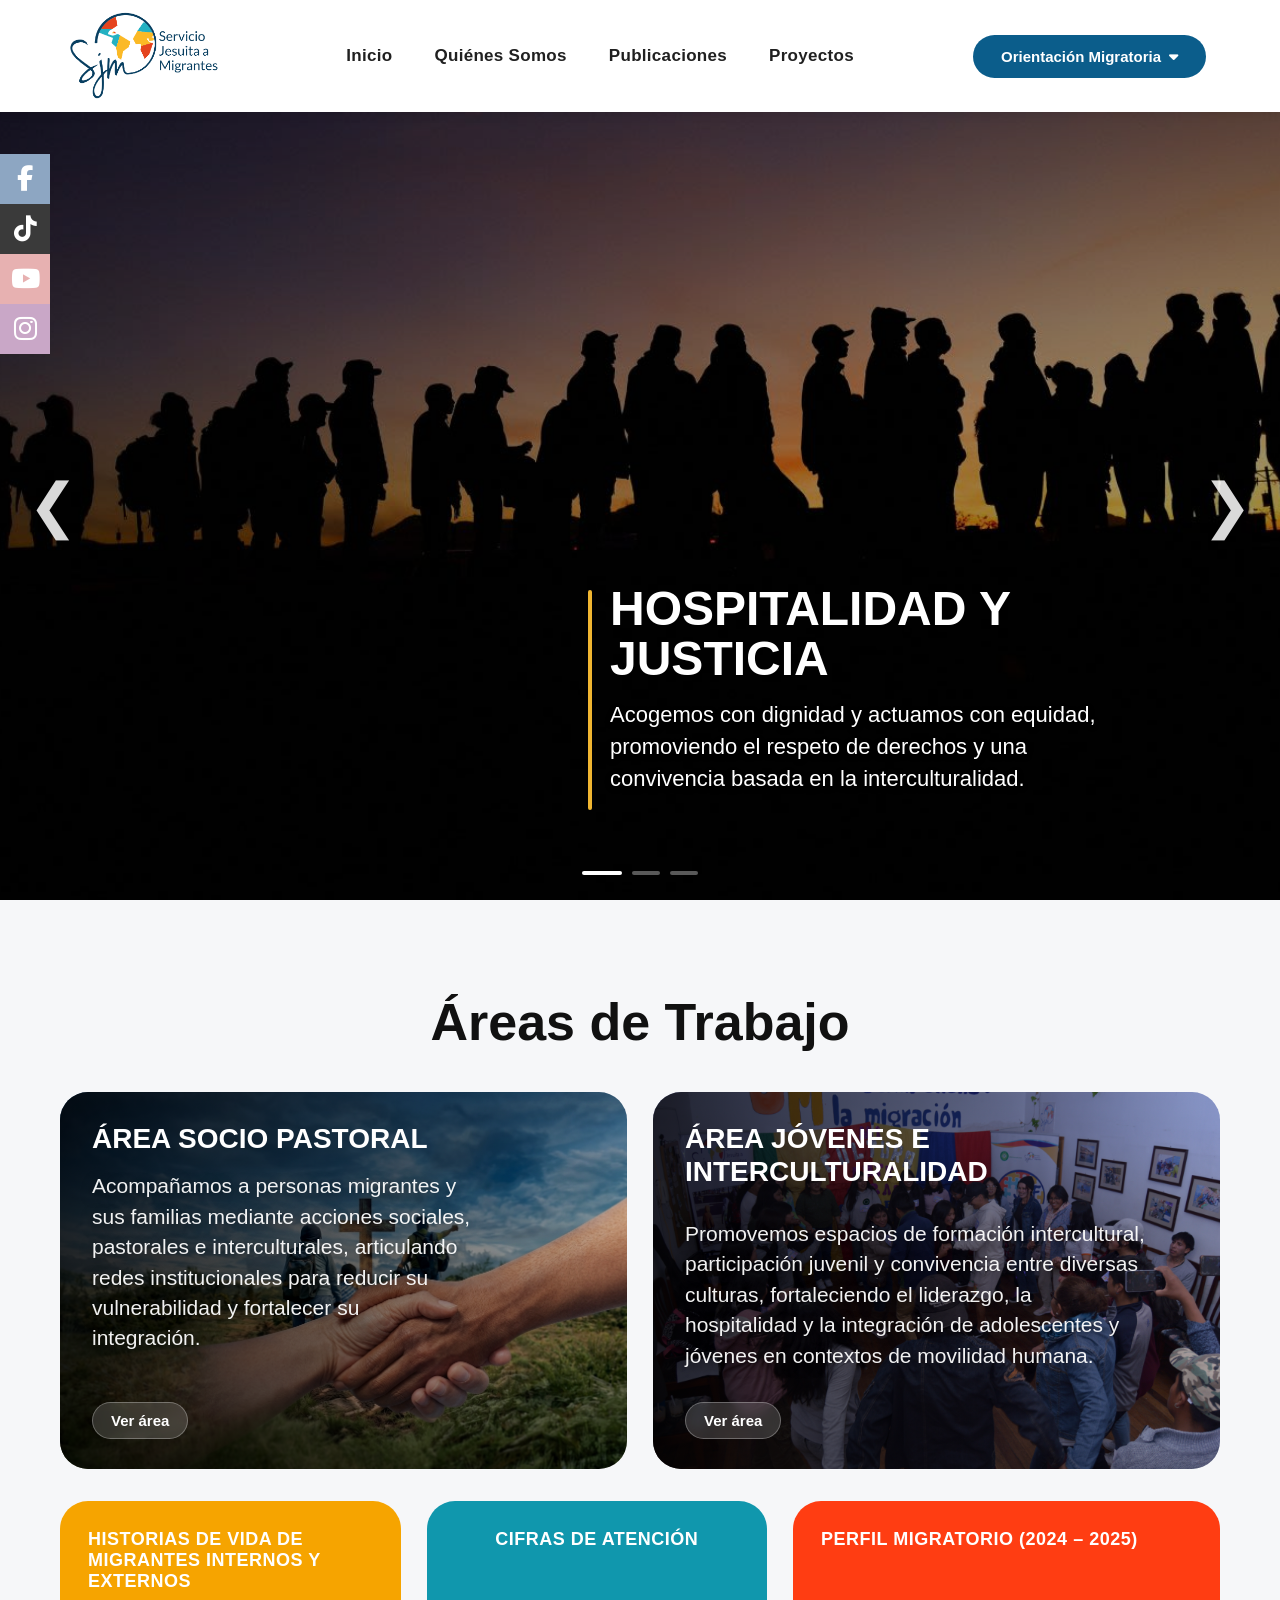
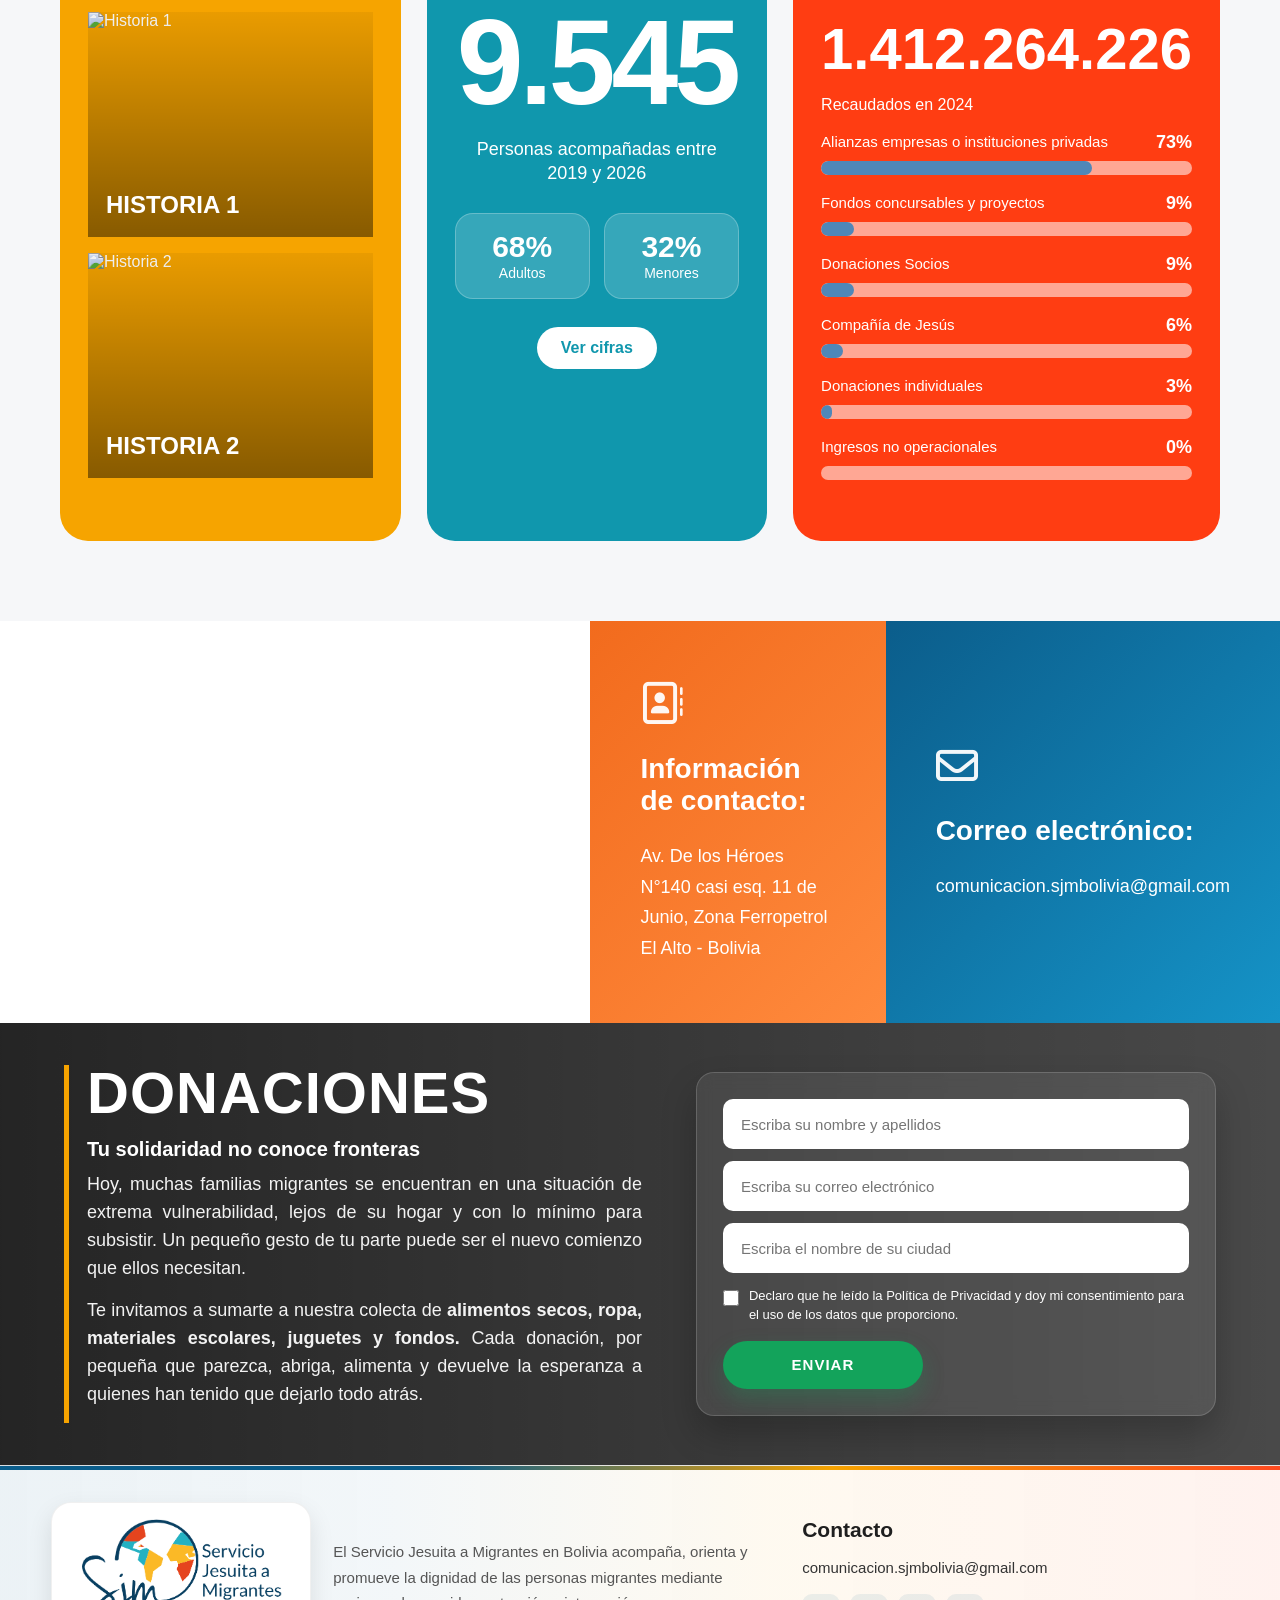
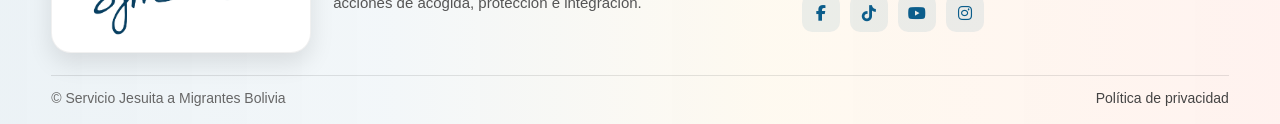
==== index.html @ 859cf0d7 "Add files via upload" ====
<!DOCTYPE html>
<html lang="es">
<head>
    <meta charset="UTF-8">
    <meta name="viewport" content="width=device-width, initial-scale=1.0">
    <title>SJM Bolivia</title>
    <link rel="stylesheet" href="styles.css">
    <link rel="stylesheet" href="https://cdnjs.cloudflare.com/ajax/libs/font-awesome/6.5.2/css/all.min.css">
</head>
<body>

    <!-- NAVBAR -->
    <header class="navbar">
        <div class="logo">
            <a href="index.html">
                <img src="sjm.png" alt="SJM Bolivia">
            </a>
        </div>

        <nav class="nav-menu">
            <a href="index.html" class="nav-main-link">Inicio</a>

            <!-- QUIÉNES SOMOS -->
            <div class="nav-dropdown has-dropdown">
                <a href="quienes-somos.html" class="nav-main-link">Quiénes Somos</a>
                <div class="nav-dropdown-menu">
                    <a href="quienes-somos.html#donde">Dónde estamos</a>
                    <a href="quienes-somos.html#mision">Misión</a>
                    <a href="quienes-somos.html#vision">Visión</a>
                    <a href="quienes-somos.html#objetivos">Objetivos Estratégicos</a>
                    <a href="quienes-somos.html#valores">Valores</a>
                    <a href="quienes-somos.html#principios">Principios</a>
                </div>
            </div>

            <!-- PUBLICACIONES -->
            <div class="nav-dropdown has-dropdown">
                <a href="publicaciones.html" class="nav-main-link">Publicaciones</a>
                <div class="nav-dropdown-menu">
                    <a href="publicaciones.html#sin-fronteras">Sin Fronteras</a>
                    <a href="publicaciones.html#el-canto-del-tordo">El Canto del Tordo</a>
                    <a href="publicaciones.html#notas-informativas">Notas informativas</a>
                    <a href="publicaciones.html#encuentros-jrf">Encuentros JRF</a>
                    <a href="publicaciones.html#historias-de-vida">Historias de vida</a>
                    <a href="publicaciones.html#guia">Guía: Construyendo espacios interculturales</a>
                </div>
            </div>

            <!-- PROYECTOS -->
            <div class="nav-dropdown has-dropdown">
                <a href="proyectos.html" class="nav-main-link">Proyectos</a>
                <div class="nav-dropdown-menu">
                    <a href="proyectos.html#proyecto-migrantes">Proyecto Migrantes</a>
                    <a href="proyectos.html#proyecto-emprendimientos">Proyecto Emprendimientos</a>
                    <a href="proyectos.html#proyecto-jovenes">Proyecto Jóvenes e Interculturalidad</a>
                </div>
            </div>
        </nav>

        <div class="nav-pills">
            <div class="pill-dropdown has-dropdown">
                <button class="pill-btn pill-blue dropdown-toggle" type="button">
                    Orientación Migratoria <i class="fa-solid fa-caret-down"></i>
                </button>

                <div class="pill-dropdown-menu">
                    <a href="preguntas-frecuentes.html">Preguntas frecuentes</a>
                    <a href="guias.html">Guías</a>
                </div>
            </div>

            <!--<a href="transparencia.html" class="pill-btn pill-orange">
                Transparencia
            </a>-->
        </div>

        <div class="nav-actions">
            <!--<button class="login-btn">Login</button> -->

            <button class="menu-toggle" aria-label="Abrir menú">
                <span></span>
                <span></span>
                <span></span>
            </button>
        </div>
    </header>

    <!-- MENÚ MÓVIL -->
    <div class="mobile-menu-overlay"></div>

    <aside class="mobile-menu">
        <button class="mobile-menu-close" aria-label="Cerrar menú">&times;</button>

        <nav class="mobile-nav-links">
            <a href="index.html">Inicio</a>

            <div class="mobile-nav-group">
                <a href="quienes-somos.html">Quiénes Somos</a>
                <div class="mobile-submenu">
                    <a href="quienes-somos.html#donde">Dónde estamos</a>
                    <a href="quienes-somos.html#mision">Misión</a>
                    <a href="quienes-somos.html#vision">Visión</a>
                    <a href="quienes-somos.html#objetivos">Objetivos Estratégicos</a>
                    <a href="quienes-somos.html#valores">Valores</a>
                    <a href="quienes-somos.html#principios">Principios</a>
                </div>
            </div>

            <div class="mobile-nav-group">
                <a href="publicaciones.html">Publicaciones</a>
                <div class="mobile-submenu">
                    <a href="publicaciones.html#sin-fronteras">Sin Fronteras</a>
                    <a href="publicaciones.html#el-canto-del-tordo">El Canto del Tordo</a>
                    <a href="publicaciones.html#notas-informativas">Notas informativas</a>
                    <a href="publicaciones.html#encuentros-jrf">Encuentros JRF</a>
                    <a href="publicaciones.html#historias-de-vida">Historias de vida</a>
                    <a href="publicaciones.html#guia">Guía: Construyendo espacios interculturales</a>
                </div>
            </div>

            <div class="mobile-nav-group">
                <a href="proyectos.html">Proyectos</a>
                <div class="mobile-submenu">
                    <a href="proyectos.html#proyecto-migrantes">Proyecto Migrantes</a>
                    <a href="proyectos.html#proyecto-emprendimientos">Proyecto Emprendimientos</a>
                    <a href="proyectos.html#proyecto-jovenes">Proyecto Jóvenes e Interculturalidad</a>
                </div>
            </div>

            <a href="preguntas-frecuentes.html">Preguntas frecuentes</a>
            <a href="guias.html">Guías</a>
            <a href="transparencia.html">Transparencia</a>
        </nav>
    </aside>

    <!-- REDES SOCIALES -->
    <div class="social-bar">
        <a href="https://www.facebook.com/sjmbolivia/?locale=es_LA" class="social-btn facebook">
            <i class="fa-brands fa-facebook-f"></i>
        </a>
        <a href="#" class="social-btn tiktok">
            <i class="fa-brands fa-tiktok"></i>
        </a>
        <a href="#" class="social-btn youtube">
            <i class="fa-brands fa-youtube"></i>
        </a>
        <a href="https://www.instagram.com/sjm_bolivia?fbclid=IwY2xjawQbAcNleHRuA2FlbQIxMABicmlkETIzV3NBRFhaU3JRR2lTV0FEc3J0YwZhcHBfaWQQMjIyMDM5MTc4ODIwMDg5MgABHknOJWhN5SjtECE_AGMZW6dhKENJQ4DsulagceEqR9VEMB4Tl49TRIYFd6pf_aem_hZ1qLGgGM3sFH1pRHCz_xg" class="social-btn instagram">
            <i class="fa-brands fa-instagram"></i>
        </a>
    </div>

    <!-- CAROUSEL -->
    <section class="carousel">
        <button class="carousel-arrow left" aria-label="Anterior">&#10094;</button>
        <button class="carousel-arrow right" aria-label="Siguiente">&#10095;</button>

        <div class="slides">

            <div class="slide active">
                <img src="slide 1.jpeg" alt="Slide 1">
                <div class="overlay"></div>

                <div class="slide-content">
                    <div class="title-line"></div>
                    <div class="slide-text">
                        <h1>Hospitalidad y Justicia</h1>
                        <p>Acogemos con dignidad y actuamos con equidad, promoviendo el respeto de derechos y una convivencia basada en la interculturalidad.</p>
                    </div>
                </div>
            </div>

            <div class="slide">
                <img src="carrousel.jpeg" alt="Slide 2">
                <div class="overlay"></div>

                <div class="slide-content">
                    <div class="title-line"></div>
                    <div class="slide-text">
                        <h1>Construyendo interculturalidad</h1>
                        <p>Promovemos procesos de integración basados en el reconocimiento, respeto y diálogo entre culturas, fortaleciendo la cohesión social y generando oportunidades desde un enfoque intercultural inclusivo y transformador.</p>
                    </div>
                </div>
            </div>

            <div class="slide">
                <img src="carrousel 2.jpeg" alt="Slide 3">
                <div class="overlay"></div>

                <div class="slide-content">
                    <div class="title-line"></div>
                    <div class="slide-text">
                        <h1>Acompañar, proteger y servir</h1>
                        <p>Acompañamos y protegemos a las personas migrantes mediante acciones orientadas a garantizar su dignidad y el ejercicio de sus derechos.</p>
                    </div>
                </div>
            </div>

        </div>

        <div class="carousel-dots"></div>
    </section>

    <!-- SECCIÓN INFORMACIÓN -->
    <section class="info-section">

        <div class="areas-header">
        <h2>Áreas de Trabajo</h2>
    </div>

        <div class="info-top-grid">

    <a
        href="#"
        class="info-top-card area-trigger"
        data-area="sociopastoral">

        <img src="sociopastoral.png" alt="Área Socio Pastoral">

        <div class="info-top-overlay"></div>

        <div class="info-top-content">

    <div>
        <h3>ÁREA SOCIO PASTORAL</h3>

        <p class="info-top-description">
    Acompañamos a personas migrantes y sus familias mediante acciones sociales, pastorales e interculturales, articulando redes institucionales para reducir su vulnerabilidad y fortalecer su integración.
</p>
    </div>

    <span>Ver área</span>

</div>

    </a>

    <a
    href="#"
    class="info-top-card area-trigger"
    data-area="jovenes">

    <img src="jovenes.jpeg" alt="Área Jóvenes e Interculturalidad">

    <div class="info-top-overlay"></div>

    <div class="info-top-content">

        <h3>ÁREA JÓVENES E INTERCULTURALIDAD</h3>

        <p class="info-top-description">
            Promovemos espacios de formación intercultural, participación juvenil y convivencia entre diversas culturas, fortaleciendo el liderazgo, la hospitalidad y la integración de adolescentes y jóvenes en contextos de movilidad humana.
        </p>

        <span>Ver área</span>

    </div>

</a>

</div>

        <div class="info-grid">

            <div class="info-card card-yellow">
                <h3>HISTORIAS DE VIDA DE MIGRANTES INTERNOS Y EXTERNOS</h3>

                <div class="info-img">
                    <img src="dona.jpg" alt="Historia 1">
                    <span>HISTORIA 1</span>
                </div>

                <div class="info-img">
                    <img src="hazte-socio.jpg" alt="Historia 2">
                    <span>HISTORIA 2</span>
                </div>
            </div>

            <a href="#" class="info-card card-blue stats-trigger" data-stats="cifras">
    <h3>CIFRAS DE ATENCIÓN</h3>

    <div class="stats-cover">
        <span class="stats-number">9.545</span>
        <p>Personas acompañadas entre 2019 y 2026</p>

        <div class="stats-mini-grid">
            <div>
                <strong>68%</strong>
                <span>Adultos</span>
            </div>

            <div>
                <strong>32%</strong>
                <span>Menores</span>
            </div>
        </div>

        <span class="stats-cover-btn">Ver cifras</span>
    </div>
</a>

            <div class="info-card card-red">
                <h3>PERFIL MIGRATORIO (2024 – 2025)</h3>

                <h2>1.412.264.226</h2>
                <p>Recaudados en 2024</p>

                <div class="barra">
                    <div class="barra-top">
                        <span>Alianzas empresas o instituciones privadas</span>
                        <strong>73%</strong>
                    </div>
                    <div class="progress"><div style="width:73%"></div></div>
                </div>

                <div class="barra">
                    <div class="barra-top">
                        <span>Fondos concursables y proyectos</span>
                        <strong>9%</strong>
                    </div>
                    <div class="progress"><div style="width:9%"></div></div>
                </div>

                <div class="barra">
                    <div class="barra-top">
                        <span>Donaciones Socios</span>
                        <strong>9%</strong>
                    </div>
                    <div class="progress"><div style="width:9%"></div></div>
                </div>

                <div class="barra">
                    <div class="barra-top">
                        <span>Compañía de Jesús</span>
                        <strong>6%</strong>
                    </div>
                    <div class="progress"><div style="width:6%"></div></div>
                </div>

                <div class="barra">
                    <div class="barra-top">
                        <span>Donaciones individuales</span>
                        <strong>3%</strong>
                    </div>
                    <div class="progress"><div style="width:3%"></div></div>
                </div>

                <div class="barra">
                    <div class="barra-top">
                        <span>Ingresos no operacionales</span>
                        <strong>0%</strong>
                    </div>
                    <div class="progress"><div style="width:0%"></div></div>
                </div>
            </div>

        </div>
    </section>

    <!-- UBICACIÓN / CONTACTO -->
    <section class="contact-showcase" id="donaciones">

        <div class="contact-top">

            <div class="contact-map">
                <iframe
                    src="https://maps.google.com/maps?q=SJM%20Servicio%20Jesuita%20a%20Migrantes%20Bolivia&t=&z=16&ie=UTF8&iwloc=&output=embed"
                    frameborder="0"
                    allowfullscreen>
                </iframe>
            </div>

            <div class="contact-card contact-orange">
                <div class="contact-icon">
                    <i class="fa-regular fa-address-book"></i>
                </div>
                <h3>Información de contacto:</h3>
                <p>
                    Av. De los Héroes N°140 casi esq. 11 de Junio, Zona Ferropetrol<br>
                    El Alto - Bolivia
                </p>
            </div>

            <div class="contact-card contact-green">
                <div class="contact-icon">
                    <i class="fa-regular fa-envelope"></i>
                </div>
                <h3>Correo electrónico:</h3>
                <p>comunicacion.sjmbolivia@gmail.com</p>
            </div>

        </div>

        <div class="contact-bottom">
            <div class="contact-bottom-overlay"></div>

            <div class="contact-bottom-content">

                <div class="contact-info-text">
            <h2>DONACIONES</h2>
            <h3>Tu solidaridad no conoce fronteras</h3>

            <p>
                Hoy, muchas familias migrantes se encuentran en una situación de extrema
                vulnerabilidad, lejos de su hogar y con lo mínimo para subsistir.
                Un pequeño gesto de tu parte puede ser el nuevo comienzo que ellos necesitan.
            </p>

            <p>
                Te invitamos a sumarte a nuestra colecta de <strong>alimentos secos, ropa,
                materiales escolares, juguetes y fondos.</strong> Cada donación, por pequeña
                que parezca, abriga, alimenta y devuelve la esperanza a quienes han tenido
                que dejarlo todo atrás.
            </p>
                </div>

                <form class="contact-form">
                    <input type="text" placeholder="Escriba su nombre y apellidos">
                    <input type="email" placeholder="Escriba su correo electrónico">
                    <input type="text" placeholder="Escriba el nombre de su ciudad">

                    <label class="contact-check">
                        <input type="checkbox">
                        <span>
                            Declaro que he leído la Política de Privacidad y doy mi consentimiento
                            para el uso de los datos que proporciono.
                        </span>
                    </label>

                    <button type="submit">ENVIAR</button>
                </form>

            </div>
        </div>
    </section>

    <!-- FOOTER -->
    <footer class="site-footer compact-footer">
        <div class="footer-stripe">
            <span class="stripe-blue"></span>
            <span class="stripe-orange"></span>
            <span class="stripe-red"></span>
        </div>

        <div class="footer-main footer-main-compact">
            <div class="footer-brand compact-brand">
                <div class="footer-logo-box">
                    <img src="sjm.png" alt="SJM Bolivia">
                </div>
                <div class="footer-brand-text">
                    <p>
                        El Servicio Jesuita a Migrantes en Bolivia acompaña, orienta y promueve
                        la dignidad de las personas migrantes mediante acciones de acogida,
                        protección e integración.
                    </p>
                </div>
            </div>

            <div class="footer-contact compact-contact">
                <h3>Contacto</h3>
                <!--<a href="mailto:lapaz@sjmbolivia.org">lapaz@sjmbolivia.org</a>-->
                <a href="mailto:elalto@sjmbolivia.org">comunicacion.sjmbolivia@gmail.com</a>
                <!--<a href="transparencia.html">Transparencia</a>-->

                <div class="footer-social">
                    <a href="https://www.facebook.com/sjmbolivia/?locale=es_LA" aria-label="Facebook"><i class="fa-brands fa-facebook-f"></i></a>
                    <a href="#" aria-label="TikTok"><i class="fa-brands fa-tiktok"></i></a>
                    <a href="#" aria-label="YouTube"><i class="fa-brands fa-youtube"></i></a>
                    <a href="https://www.instagram.com/sjm_bolivia?fbclid=IwY2xjawQbAcNleHRuA2FlbQIxMABicmlkETIzV3NBRFhaU3JRR2lTV0FEc3J0YwZhcHBfaWQQMjIyMDM5MTc4ODIwMDg5MgABHknOJWhN5SjtECE_AGMZW6dhKENJQ4DsulagceEqR9VEMB4Tl49TRIYFd6pf_aem_hZ1qLGgGM3sFH1pRHCz_xg" aria-label="Instagram"><i class="fa-brands fa-instagram"></i></a>
                </div>
            </div>
        </div>

        <div class="footer-bottom compact-bottom">
            <p>© Servicio Jesuita a Migrantes Bolivia</p>
            <div class="footer-bottom-links">
                <a href="#">Política de privacidad</a>
                <!--<a href="transparencia.html">Transparencia</a>-->
            </div>
        </div>
    </footer>

    <!-- MODAL AREAS -->

<div class="project-modal" id="areaModal" aria-hidden="true">

    <div class="project-modal-backdrop"></div>

    <div class="project-modal-box">

        <button
            class="project-modal-close"
            id="areaModalClose"
            type="button">
            &times;
        </button>

        <p class="project-modal-support" id="areaModalSupport"></p>

        <h2 id="areaModalTitle"></h2>

        <div class="project-modal-body" id="areaModalBody"></div>

    </div>

</div>
    <script src="script.js"></script>
</body>
</html>
---- styles.css ----
*{
    margin:0;
    padding:0;
    box-sizing:border-box;
    font-family:Arial, Helvetica, sans-serif;
}

:root{
    --nav-height:112px;
    --dropdown-bg:#ffffff;
    --dropdown-border:rgba(0,0,0,0.06);
    --dropdown-hover:#f7f7f7;
    --dropdown-text:#222222;
    --dropdown-accent:#e67e22;
}

html, body{
    width:100%;
    overflow-x:hidden;
    background:#fff;
}

body{
    margin:0;
    padding:0;
    padding-top:var(--nav-height);
}

section{
    margin-bottom:0;
}

/* NAVBAR */

.navbar{
    display:flex;
    justify-content:space-between;
    align-items:center;
    height:var(--nav-height);
    padding:0 60px;
    background:#ffffff;
    box-shadow:0 2px 10px rgba(0,0,0,0.08);
    position:fixed;
    top:0;
    left:0;
    width:100%;
    z-index:1000;
    gap:14px;
}

.logo{
    display:flex;
    align-items:center;
    flex-shrink:0;
}

.logo img{
    height:90px;
    width:auto;
    display:block;
}

/* MENU NAVBAR */

.nav-menu{
    display:flex;
    align-items:center;
    justify-content:center;
    gap:42px;
    flex:1;
    position:relative;
    margin-left:0px;
}

.nav-main-link{
    text-decoration:none;
    color:#202020;
    font-size:17px;
    font-weight:600;
    letter-spacing:0.3px;
    transition:color 0.25s ease;
    white-space:nowrap;
    display:inline-flex;
    align-items:center;
    height:var(--nav-height);
    position:relative;
}

.nav-main-link:hover{
    color:#e67e22;
}

.nav-main-link.active{
    color:#e67e22;
}

.nav-dropdown{
    position:relative;
    display:flex;
    align-items:center;
    height:var(--nav-height);
}

.nav-dropdown::after{
    content:"";
    position:absolute;
    left:0;
    right:0;
    top:100%;
    height:18px;
}

.nav-dropdown-menu{
    position:absolute;
    top:calc(100% - 14px);
    left:50%;
    transform:translateX(-50%) translateY(14px);
    min-width:220px;
    background:#ffffff;
    border-radius:14px;
    padding:6px;
    box-shadow:0 14px 30px rgba(0,0,0,0.12);
    opacity:0;
    visibility:hidden;
    pointer-events:none;
    transition:
        opacity 0.24s ease,
        transform 0.24s ease,
        visibility 0.24s ease;
    z-index:1300;
    overflow:hidden;
    border:1px solid rgba(0,0,0,0.05);
}

.nav-dropdown:hover .nav-dropdown-menu,
.nav-dropdown:focus-within .nav-dropdown-menu{
    opacity:1;
    visibility:visible;
    pointer-events:auto;
    transform:translateX(-50%) translateY(0);
}

.nav-dropdown-menu a{
    display:block;
    text-decoration:none;
    color:#222;
    font-size:14px;
    font-weight:500;
    line-height:1.35;
    padding:10px 16px;
    white-space:normal;
    border-radius:10px;
    margin:2px 0;
    transition:
        background 0.2s ease,
        color 0.2s ease,
        padding-left 0.2s ease;
    background:#ffffff;
}

.nav-dropdown-menu a:hover{
    color:#ffffff;
    background:#f4511e;
    padding-left:20px;
}

/* ACCIONES DERECHA */

.nav-actions{
    display:flex;
    align-items:center;
    gap:8px;
}

/* BOTON LOGIN */

.login-btn{
    background:#e84545;
    color:white;
    border:none;
    padding:12px 28px;
    border-radius:30px;
    cursor:pointer;
    font-weight:700;
    font-size:15px;
    transition:0.3s;
    white-space:nowrap;
    flex-shrink:0;
}

.login-btn:hover{
    background:#c93030;
}

/* BOTON HAMBURGUESA */

.menu-toggle{
    display:none;
    width:44px;
    height:44px;
    border:none;
    background:transparent;
    cursor:pointer;
    padding:0;
    position:relative;
    flex-direction:column;
    justify-content:center;
    align-items:center;
    gap:5px;
    flex-shrink:0;
}

.menu-toggle span{
    display:block;
    width:24px;
    height:2px;
    background:#333;
    margin:0;
    transition:0.3s ease;
    border-radius:2px;
}

/* MENU MOVIL */

.mobile-menu-overlay{
    position:fixed;
    inset:0;
    background:rgba(0,0,0,0.35);
    opacity:0;
    visibility:hidden;
    transition:0.3s ease;
    z-index:1098;
}

.mobile-menu{
    position:fixed;
    top:0;
    right:-320px;
    width:300px;
    max-width:85%;
    height:100vh;
    background:#4a4a4a;
    color:#fff;
    z-index:1099;
    transition:right 0.35s ease;
    padding:26px 24px 40px;
    overflow-y:auto;
}

.mobile-menu.active{
    right:0;
}

.mobile-menu-overlay.active{
    opacity:1;
    visibility:visible;
}

.mobile-menu-close{
    background:none;
    border:none;
    color:#fff;
    font-size:38px;
    line-height:1;
    cursor:pointer;
    display:block;
    margin-left:auto;
    margin-bottom:25px;
}

.mobile-nav-links{
    display:flex;
    flex-direction:column;
    gap:18px;
}

.mobile-nav-links > a,
.mobile-nav-group > a{
    text-decoration:none;
    color:#fff;
    font-size:20px;
    font-weight:600;
    line-height:1.3;
    transition:0.25s ease;
    display:block;
}

.mobile-nav-links > a:hover,
.mobile-nav-group > a:hover{
    color:#f1b631;
}

.mobile-nav-group{
    display:flex;
    flex-direction:column;
    gap:8px;
}

.mobile-submenu{
    display:flex;
    flex-direction:column;
    gap:8px;
    padding-left:14px;
    border-left:2px solid rgba(241,182,49,0.5);
}

.mobile-submenu a{
    text-decoration:none;
    color:rgba(255,255,255,0.82);
    font-size:15px;
    line-height:1.35;
    transition:0.25s ease;
}

.mobile-submenu a:hover{
    color:#f1b631;
}

/* CAROUSEL */

.carousel{
    margin-top:0;
    height:calc(100dvh - var(--nav-height));
    min-height:520px;
    overflow:hidden;
    position:relative;
    width:100%;
}

.slides{
    display:flex;
    transition:transform 0.8s ease;
    height:100%;
    width:100%;
}

.slide{
    width:100%;
    min-width:100%;
    flex:0 0 100%;
    height:100%;
    position:relative;
    overflow:hidden;
}

.slide img{
    width:100%;
    height:100%;
    object-fit:cover;
    object-position:center;
    display:block;
}

.overlay{
    position:absolute;
    inset:0;
    background:rgba(0,0,0,0.38);
    z-index:1;
}

/* TEXTO DEL CARRUSEL */

.slide-content{
    position:absolute;
    right:90px;
    bottom:90px;
    display:flex;
    align-items:flex-start;
    gap:18px;
    max-width:650px;
    z-index:2;
}

.title-line{
    width:4px;
    min-height:220px;
    background:#f1b631;
    border-radius:3px;
    margin-top:6px;
    flex-shrink:0;
    opacity:0;
    transform:translateX(-60px);
}

.slide-text{
    display:flex;
    flex-direction:column;
    gap:14px;
    text-align:left;
}

.slide-text h1,
.slide-text p{
    opacity:0;
    transform:translateX(-90px);
}

.slide.active .title-line{
    animation:slideInText 0.65s ease forwards;
    animation-delay:0.10s;
}

.slide.active .slide-text h1{
    animation:slideInText 0.75s ease forwards;
    animation-delay:0.20s;
}

.slide.active .slide-text p{
    animation:slideInText 0.80s ease forwards;
    animation-delay:0.35s;
}

@keyframes slideInText{
    0%{
        opacity:0;
        transform:translateX(-90px);
    }
    100%{
        opacity:1;
        transform:translateX(0);
    }
}

.slide-text h1{
    color:#fff;
    font-size:48px;
    line-height:1.05;
    font-weight:700;
    text-transform:uppercase;
    margin:0;
    max-width:580px;
}

.slide-text p{
    color:#ffffff;
    font-size:22px;
    line-height:1.45;
    font-weight:500;
    text-shadow:0 2px 6px rgba(0,0,0,0.25);
    margin:0;
    max-width:520px;
}

/* REDES SOCIALES */

.social-bar{
    position:fixed;
    top:154px;
    left:0;
    display:flex;
    flex-direction:column;
    z-index:999;
}

.social-btn{
    width:50px;
    height:50px;
    display:flex;
    align-items:center;
    justify-content:center;
    text-decoration:none;
    transition:all 0.3s ease;
}

.social-btn i{
    color:#ffffff;
    font-size:26px;
}

.social-btn.facebook{ background:#8da6c2; }
.social-btn.tiktok{ background:#3a3a3a; }
.social-btn.youtube{ background:#e7b1b1; }
.social-btn.instagram{ background:#c9a7c7; }

.social-btn.facebook:hover{ background:#1877f2; }
.social-btn.tiktok:hover{ background:#000000; }
.social-btn.youtube:hover{ background:#ff0000; }
.social-btn.instagram:hover{ background:linear-gradient(45deg,#f9ce34,#ee2a7b,#6228d7); }

.social-btn:hover{
    transform:translateX(3px);
}

/* UBICACION */

.location-section{
    width:100%;
    padding:80px 10%;
    background:#f7f7f7;
}

.location-title{
    text-align:center;
    font-size:40px;
    font-weight:700;
    margin-bottom:50px;
    color:#1c5c74;
}

.location-container{
    display:flex;
    gap:50px;
    align-items:flex-start;
}

.map-box{
    flex:1;
    height:420px;
    border-radius:12px;
    overflow:hidden;
    box-shadow:0 10px 25px rgba(0,0,0,0.1);
}

.map-box iframe{
    width:100%;
    height:100%;
    border:0;
    display:block;
}

.location-text{
    flex:1;
}

.location-text h3{
    font-size:26px;
    margin-bottom:20px;
    color:#333;
}

.location-text p{
    font-size:18px;
    line-height:1.6;
    margin-bottom:15px;
    color:#555;
}

/* FLECHAS */

.carousel-arrow{
    position:absolute;
    top:50%;
    transform:translateY(-50%);
    background:none;
    border:none;
    color:rgba(255,255,255,0.85);
    font-size:60px;
    font-weight:300;
    cursor:pointer;
    padding:0;
    transition:0.25s ease;
    z-index:4;
    line-height:1;
    -webkit-tap-highlight-color:transparent;
}

.carousel-arrow:hover{
    transform:translateY(-50%) scale(1.15);
    color:#ffffff;
}

.carousel-arrow.left{
    left:28px;
}

.carousel-arrow.right{
    right:28px;
}

/* PUNTOS */

.carousel-dots{
    position:absolute;
    bottom:25px;
    left:50%;
    transform:translateX(-50%);
    width:auto;
    display:flex;
    justify-content:center;
    gap:10px;
    z-index:3;
}

.carousel-dots span{
    width:28px;
    height:4px;
    border-radius:4px;
    background:rgba(255,255,255,0.35);
    cursor:pointer;
    transition:all 0.3s ease;
}

.carousel-dots span.active{
    background:#ffffff;
    width:40px;
}

/* SECCION INFORMACION */

.info-section{
    width:100%;
    padding:95px 60px 80px;
    background:#f6f7f9;
}

.areas-header{
    width:min(1200px, 100%);
    margin:0 auto 42px;
    text-align:center;
}

.areas-header h2{
    font-size:52px;
    font-weight:800;
    color:#111;
    line-height:1.05;
    margin:0;
}

.info-top-grid{
    display:grid;
    grid-template-columns:1fr 1fr;
    gap:26px;
    margin-bottom:32px;
}

.info-top-card{
    position:relative;
    display:block;
    min-height:320px;
    border-radius:28px;
    overflow:hidden;
    text-decoration:none;
}

.info-top-card img{
    width:100%;
    height:100%;
    object-fit:cover;
    display:block;
}

.info-top-overlay{
    position:absolute;
    inset:0;
    background:rgba(0,0,0,0.28);
}

.info-top-card h3{
    position:absolute;
    top:28px;
    left:28px;
    right:28px;
    color:#fff;
    font-size:28px;
    line-height:1.22;
    font-weight:700;
    text-transform:uppercase;
    z-index:2;
}

.info-grid{
    display:grid;
    grid-template-columns: repeat(3,1fr);
    gap:26px;
}

/* TARJETAS */

.info-card{
    border-radius:28px;
    padding:28px;
    color:#fff;
    min-height:640px;
}

.card-yellow{
    background:#f6a400;
}

.card-blue{
    background:#1097ad;
    text-align:center;
}

.card-red{
    background:#ff3d12;
}

/* TITULOS */

.info-card h3{
    margin-bottom:20px;
    font-size:18px;
    font-weight:700;
    letter-spacing:0.5px;
    text-transform:uppercase;
}

.info-card h2{
    font-size:58px;
    line-height:1;
    margin:70px 0 18px;
    font-weight:700;
}

/* HISTORIAS */

.info-img{
    position:relative;
    margin-bottom:16px;
    overflow:hidden;
}

.info-img img{
    width:100%;
    height:225px;
    object-fit:cover;
    display:block;
}

.info-img span{
    position:absolute;
    left:18px;
    bottom:18px;
    color:#fff;
    font-size:24px;
    font-weight:700;
    text-transform:uppercase;
    z-index:2;
}

.info-img::after{
    content:"";
    position:absolute;
    inset:0;
    background:linear-gradient(to top, rgba(0,0,0,0.45), rgba(0,0,0,0.05));
}

/* GRAFICO */

.grafico{
    width:100%;
    max-width:360px;
    display:block;
    margin:34px auto 0;
}

/* BARRAS */

.barra{
    margin-top:18px;
}

.barra-top{
    display:flex;
    justify-content:space-between;
    align-items:center;
    gap:12px;
    margin-bottom:8px;
}

.barra-top span{
    font-size:15px;
    line-height:1.3;
}

.barra-top strong{
    font-size:18px;
    font-weight:700;
    white-space:nowrap;
}

.progress{
    width:100%;
    height:14px;
    background:rgba(255,255,255,0.55);
    border-radius:999px;
    overflow:hidden;
}

.progress div{
    height:100%;
    background:#4f87b8;
    border-radius:999px;
}

/* NUEVA SECCION CONTACTO */

.contact-showcase{
    width:100%;
    background:#fff;
    margin-bottom:0 !important;
    padding-bottom:0 !important;
}

.contact-top{
    display:grid;
    grid-template-columns:2fr 1fr 1fr;
    min-height:340px;
}

.contact-map{
    min-height:340px;
}

.contact-map iframe{
    width:100%;
    height:100%;
    border:0;
    display:block;
}

.contact-card{
    padding:60px 50px;
    color:#fff;
    display:flex;
    flex-direction:column;
    justify-content:center;
}

.contact-orange{
    background:linear-gradient(135deg,#f26b1d,#ff8a3d);
}

.contact-green{
    background:linear-gradient(135deg,#0b5d8b,#1593c7);
}

.contact-icon{
    font-size:42px;
    margin-bottom:24px;
    opacity:0.95;
}

.contact-card h3{
    font-size:28px;
    line-height:1.15;
    margin-bottom:24px;
    font-weight:700;
}

.contact-card p{
    font-size:18px;
    line-height:1.7;
    font-weight:500;
}

/* DONACIONES - REDUCIDO Y ESTILIZADO */

.contact-bottom{
    position:relative;
    background:url('img/donar.jpg') center/cover no-repeat;
    min-height:390px;
    margin-bottom:0 !important;
    padding-bottom:0 !important;
}

.contact-bottom-overlay{
    position:absolute;
    inset:0;
    background:
        linear-gradient(90deg, rgba(0,0,0,0.78), rgba(0,0,0,0.56)),
        rgba(0,0,0,0.35);
}

.contact-bottom-content{
    position:relative;
    z-index:2;
    width:min(1180px, 90%);
    margin:0 auto;
    min-height:390px;
    display:grid;
    grid-template-columns:1fr 0.9fr;
    gap:54px;
    align-items:center;
    padding:42px 0;
}

.contact-info-text{
    color:#fff;
    padding-left:18px;
    border-left:5px solid #f6a300;
}

.contact-info-text h2{
    font-size:58px;
    line-height:0.95;
    margin-bottom:18px;
    font-weight:800;
    text-transform:uppercase;
    letter-spacing:1px;
}

.contact-info-text h3{
    font-size:20px;
    margin-bottom:10px;
    font-weight:800;
    color:#ffffff;
}

.contact-info-text p{
    font-size:18px;
    line-height:1.55;
    color:rgba(255,255,255,0.94);
    max-width:620px;
    margin-bottom:14px;
    text-align:justify;
    text-justify:inter-word;
}

.contact-form{
    display:flex;
    flex-direction:column;
    gap:12px;
    background:rgba(255,255,255,0.08);
    backdrop-filter:blur(8px);
    -webkit-backdrop-filter:blur(8px);
    padding:26px;
    border-radius:18px;
    border:1px solid rgba(255,255,255,0.16);
    box-shadow:0 18px 35px rgba(0,0,0,0.22);
}

.contact-form input{
    width:100%;
    height:50px;
    border:none;
    outline:none;
    background:#ffffff;
    color:#333;
    font-size:15px;
    padding:0 18px;
    border-radius:10px;
}

.contact-check{
    display:flex;
    align-items:flex-start;
    gap:10px;
    color:#fff;
    font-size:13px;
    line-height:1.45;
    margin-top:2px;
}

.contact-check input{
    width:16px;
    height:16px;
    margin-top:3px;
    flex-shrink:0;
}

.contact-form button{
    width:max-content;
    min-width:200px;
    height:48px;
    border:none;
    border-radius:30px;
    background:#13a35b;
    color:#fff;
    font-size:15px;
    font-weight:800;
    letter-spacing:1px;
    cursor:pointer;
    transition:0.3s ease;
    margin-top:4px;
    padding:0 28px;
    box-shadow:0 10px 22px rgba(19,163,91,0.28);
}

.contact-form button:hover{
    background:#0d8549;
    transform:translateY(-2px);
}

/* PILLS DERECHA */

.nav-pills{
    display:flex;
    align-items:center;
    gap:14px;
    flex-shrink:0;
    margin-left:auto;
}

.pill-btn{
    border:none;
    text-decoration:none;
    display:inline-flex;
    align-items:center;
    justify-content:center;
    gap:8px;
    padding:13px 28px;
    border-radius:30px;
    font-size:15px;
    font-weight:700;
    cursor:pointer;
    transition:0.25s ease;
    white-space:nowrap;
}

.pill-blue{
    background:#0b5d8b;
    color:#fff;
}

.pill-blue:hover{
    background:#094b6f;
}

.pill-orange{
    background:#f24b2a;
    color:#fff;
}

.pill-orange:hover{
    background:#d93d1e;
}

.pill-dropdown{
    position:relative;
}

.pill-dropdown::after{
    content:"";
    position:absolute;
    left:0;
    right:0;
    top:100%;
    height:16px;
}

.dropdown-toggle{
    appearance:none;
    -webkit-appearance:none;
}

.pill-dropdown-menu{
    position:absolute;
    top:calc(100% + 10px);
    left:0;
    min-width:210px;
    background:#ffffff;
    border-radius:14px;
    overflow:hidden;
    box-shadow:0 14px 28px rgba(0,0,0,0.14);
    opacity:0;
    visibility:hidden;
    transform:translateY(10px);
    transition:0.25s ease;
    z-index:1200;
    border:1px solid rgba(0,0,0,0.06);
    padding:6px;
}

.pill-dropdown.active .pill-dropdown-menu,
.pill-dropdown:hover .pill-dropdown-menu,
.pill-dropdown:focus-within .pill-dropdown-menu{
    opacity:1;
    visibility:visible;
    transform:translateY(0);
}

.pill-dropdown-menu a{
    display:block;
    color:#1f1f1f;
    text-decoration:none;
    padding:10px 16px;
    font-size:14px;
    font-weight:600;
    border-bottom:none;
    border-radius:10px;
    margin:2px 0;
    transition:0.25s ease;
    background:#fff;
}

.pill-dropdown-menu a:last-child{
    border-bottom:none;
}

.pill-dropdown-menu a:hover{
    background:#0b5d8b;
    color:#ffffff;
    padding-left:20px;
}

/* FOOTER */

.site-footer{
    width:100%;
    margin-top:0;
    background:
        linear-gradient(
            90deg,
            rgba(11,93,139,0.08) 0%,
            rgba(11,93,139,0.05) 30%,
            rgba(246,163,0,0.06) 60%,
            rgba(255,74,31,0.07) 100%
        ),
        #ffffff;
    color:#1f1f1f;
    position:relative;
    overflow:hidden;
    border-top:1px solid rgba(0,0,0,0.08);
}

.footer-stripe{
    height:4px;
    background:linear-gradient(
        90deg,
        #0b5d8b 0%,
        #0b5d8b 35%,
        #f6a300 65%,
        #ff4a1f 100%
    );
}

.stripe-blue{ background:#0b5d8b; }
.stripe-orange{ background:#f6a300; }
.stripe-red{ background:#ff4a1f; }

.footer-main{
    width:min(1200px, 92%);
    margin:0 auto;
    padding:32px 0 22px;
    display:grid;
    grid-template-columns:1.25fr 0.75fr;
    gap:40px;
    align-items:center;
}

.footer-main-compact{
    grid-template-columns:1.25fr 0.75fr;
}

.footer-brand{
    position:relative;
}

.compact-brand{
    display:flex;
    align-items:center;
    gap:22px;
}

.footer-logo-box{
    width:260px;
    background:#ffffff;
    border-radius:20px;
    padding:14px 16px;
    box-shadow:0 10px 24px rgba(0,0,0,0.10);
    margin-bottom:0;
    flex-shrink:0;
    border:1px solid rgba(0,0,0,0.06);
}

.footer-logo-box img{
    width:100%;
    display:block;
}

.footer-brand-text{
    max-width:560px;
}

.footer-brand p{
    font-size:15px;
    line-height:1.7;
    color:#555;
    max-width:none;
}

.footer-contact h3{
    font-size:21px;
    line-height:1.1;
    font-weight:800;
    margin-bottom:14px;
    color:#1f1f1f;
}

.footer-contact a{
    display:block;
    color:#333;
    text-decoration:none;
    font-size:15px;
    line-height:1.7;
    margin-bottom:5px;
    transition:all 0.25s ease;
}

.footer-contact a:hover{
    color:#ff6a00;
}

.footer-social{
    display:flex;
    flex-wrap:wrap;
    gap:10px;
    margin-top:14px;
}

.footer-social a{
    width:38px;
    height:38px;
    display:flex;
    align-items:center;
    justify-content:center;
    border-radius:10px;
    background:rgba(11,93,139,0.08);
    color:#0b5d8b;
    font-size:16px;
    transition:all 0.25s ease;
}

.footer-social a:hover{
    background:#ff6a00;
    color:#fff;
    transform:translateY(-2px);
}

.footer-bottom{
    width:min(1200px, 92%);
    margin:0 auto;
    padding:14px 0 18px;
    border-top:1px solid rgba(0,0,0,0.10);
    display:flex;
    justify-content:space-between;
    align-items:center;
    gap:20px;
}

.compact-bottom{
    padding:14px 0 18px;
}

.footer-bottom p{
    font-size:14px;
    color:#666;
}

.footer-bottom-links{
    display:flex;
    align-items:center;
    gap:18px;
    flex-wrap:wrap;
}

.footer-bottom-links a{
    color:#444;
    text-decoration:none;
    font-size:14px;
    transition:color 0.25s ease;
}

.footer-bottom-links a:hover{
    color:#ff6a00;
}

.site-footer::before,
.site-footer::after{
    display:none;
}

/* TABLET */

@media (max-width: 1100px){

    :root{
        --nav-height:92px;
    }

    .navbar{
        padding:0 30px;
        gap:18px;
    }

    .logo img{
        height:70px;
    }

    .nav-menu{
        gap:24px;
    }

    .nav-main-link{
        font-size:15px;
    }

    .nav-dropdown-menu{
        min-width:210px;
        padding:6px;
    }

    .login-btn{
        padding:11px 24px;
        font-size:14px;
    }

    .nav-pills{
        gap:10px;
    }

    .pill-btn{
        padding:12px 18px;
        font-size:14px;
    }

    .pill-dropdown-menu{
        min-width:200px;
        padding:6px;
    }

    .carousel{
        height:calc(100dvh - var(--nav-height));
        min-height:460px;
    }

    .slide-content{
        right:36px;
        bottom:70px;
        max-width:500px;
        gap:14px;
    }

    .title-line{
        height:62px;
    }

    .slide-text h1{
        font-size:38px;
    }

    .slide-text p{
        font-size:18px;
        max-width:380px;
    }

    .location-container{
        flex-direction:column;
        gap:30px;
    }

    .map-box,
    .location-text{
        width:100%;
    }

    .contact-top{
        grid-template-columns:1fr;
    }

    .contact-map{
        min-height:320px;
    }

    .contact-card{
        padding:42px 34px;
    }

    .contact-bottom-content{
        grid-template-columns:1fr;
        gap:28px;
        padding:42px 0;
        min-height:auto;
    }

    .contact-info-text h2{
        font-size:46px;
    }

    .contact-info-text p{
        font-size:17px;
        max-width:100%;
    }

    .info-section{
        padding:70px 30px 70px;
    }

    .areas-header{
        margin:0 auto 34px;
    }

    .areas-header h2{
        font-size:42px;
    }

    .info-top-grid{
        grid-template-columns:1fr;
    }

    .info-grid{
        grid-template-columns:1fr;
    }

    .info-card{
        min-height:auto;
    }

    .info-card h2{
        margin-top:36px;
        font-size:46px;
    }

    .footer-main{
        grid-template-columns:1fr;
        gap:26px;
        align-items:start;
    }

    .compact-brand{
        align-items:flex-start;
    }

    .footer-brand-text{
        max-width:100%;
    }
}

@media (max-width: 900px){
    .footer-main-compact{
        grid-template-columns:1fr;
    }
}

/* MOVIL */

@media (max-width: 768px){

    :root{
        --nav-height:76px;
    }

    body{
        padding-top:var(--nav-height);
    }

    .navbar{
        padding:0 14px;
        gap:10px;
        box-shadow:none;
    }

    .logo img{
        height:48px;
    }

    .nav-menu{
        display:none;
    }

    .nav-pills{
        display:flex;
        align-items:center;
        gap:8px;
        margin-left:auto;
    }

    .pill-dropdown,
    .pill-orange{
        display:none;
    }

    .login-btn{
        display:inline-flex;
        align-items:center;
        justify-content:center;
        padding:8px 16px;
        font-size:13px;
        border-radius:22px;
        height:auto;
    }

    .menu-toggle{
        display:flex;
        width:40px;
        height:40px;
        flex-direction:column;
        justify-content:center;
        align-items:center;
        gap:5px;
    }

    .menu-toggle span{
        width:24px;
        margin:0;
    }

    .carousel{
        height:420px;
        min-height:420px;
    }

    .slide-content{
        left:18px;
        right:18px;
        bottom:44px;
        max-width:none;
        gap:12px;
        align-items:flex-start;
    }

    .title-line{
        width:4px;
        min-height:140px;
        height:auto;
        margin-top:2px;
    }

    .slide-text{
        gap:10px;
        min-width:0;
    }

    .slide-text h1{
        font-size:28px;
        line-height:1.05;
        max-width:100%;
        word-break:break-word;
    }

    .slide-text p{
        font-size:15px;
        line-height:1.45;
        max-width:100%;
    }

    .social-bar{
        top:92px;
    }

    .social-btn{
        width:38px;
        height:38px;
    }

    .social-btn i{
        font-size:20px;
    }

    .carousel-arrow{
        font-size:42px;
    }

    .carousel-arrow.left{
        left:8px;
    }

    .carousel-arrow.right{
        right:8px;
    }

    .carousel-dots{
        bottom:16px;
        gap:8px;
    }

    .carousel-dots span{
        width:22px;
        height:4px;
    }

    .carousel-dots span.active{
        width:32px;
    }

    .location-section{
        padding:50px 16px;
    }

    .location-title{
        font-size:28px;
        margin-bottom:28px;
    }

    .location-container{
        flex-direction:column;
        gap:22px;
    }

    .map-box{
        height:300px;
    }

    .location-text h3{
        font-size:22px;
    }

    .location-text p{
        font-size:16px;
        line-height:1.55;
    }

    .contact-map{
        min-height:280px;
    }

    .contact-card{
        padding:32px 22px;
    }

    .contact-icon{
        font-size:32px;
        margin-bottom:18px;
    }

    .contact-card h3{
        font-size:23px;
        margin-bottom:14px;
    }

    .contact-card p{
        font-size:16px;
        line-height:1.55;
    }

    .contact-bottom{
        min-height:auto;
    }

    .contact-bottom-content{
        width:100%;
        padding:34px 16px;
        gap:22px;
    }

    .contact-info-text{
        padding-left:14px;
    }

    .contact-info-text h2{
        font-size:34px;
        line-height:1.02;
        margin-bottom:16px;
    }

    .contact-info-text p{
        font-size:15px;
        line-height:1.55;
    }

    .contact-form{
        padding:20px;
        border-radius:16px;
    }

    .contact-form input{
        height:50px;
        font-size:15px;
        padding:0 16px;
    }

    .contact-check{
        font-size:13px;
    }

    .contact-form button{
        width:100%;
        min-width:unset;
        height:50px;
        font-size:15px;
    }

    .info-section{
        padding:70px 20px 60px;
    }

    .areas-header{
        margin:0 auto 28px;
        text-align:center;
    }

    .areas-header h2{
        font-size:34px;
    }

    .info-top-card{
        min-height:240px;
        border-radius:22px;
    }

    .info-top-card h3{
        top:20px;
        left:20px;
        right:20px;
        font-size:22px;
    }

    .info-grid{
        gap:22px;
    }

    .info-card{
        border-radius:22px;
        padding:22px;
    }

    .info-card h2{
        font-size:38px;
    }

    .info-img img{
        height:190px;
    }

    .info-img span{
        font-size:18px;
        left:14px;
        bottom:14px;
    }

    .barra-top span{
        font-size:14px;
    }

    .barra-top strong{
        font-size:16px;
    }

    .progress{
        height:12px;
    }

    .site-footer{
        margin-top:0 !important;
    }

    .footer-stripe{
        height:4px;
    }

    .footer-main{
        width:100%;
        padding:24px 20px 18px;
        gap:20px;
    }

    .compact-brand{
        flex-direction:column;
        align-items:flex-start;
        gap:14px;
    }

    .footer-logo-box{
        width:120px;
        border-radius:16px;
        padding:10px 12px;
        margin-bottom:0;
    }

    .footer-brand p{
        font-size:14px;
        line-height:1.6;
    }

    .footer-contact h3{
        font-size:19px;
        margin-bottom:10px;
    }

    .footer-contact a{
        font-size:14px;
        margin-bottom:4px;
    }

    .footer-social{
        gap:8px;
        margin-top:12px;
    }

    .footer-social a{
        width:36px;
        height:36px;
        font-size:15px;
    }

    .footer-bottom{
        width:100%;
        padding:12px 20px 16px;
        flex-direction:column;
        align-items:flex-start;
        gap:10px;
    }

    .footer-bottom p,
    .footer-bottom-links a{
        font-size:13px;
    }
}

/* MOVIL PEQUEÑO */

@media (max-width: 480px){

    :root{
        --nav-height:68px;
    }

    body{
        padding-top:var(--nav-height);
    }

    .navbar{
        padding:0 12px;
        gap:8px;
        box-shadow:none;
    }

    .logo img{
        height:40px;
    }

    .nav-pills{
        gap:6px;
    }

    .login-btn{
        padding:7px 13px;
        font-size:12px;
        border-radius:20px;
    }

    .menu-toggle{
        display:flex;
        width:38px;
        height:38px;
        flex-direction:column;
        justify-content:center;
        align-items:center;
        gap:5px;
    }

    .menu-toggle span{
        width:22px;
        margin:0;
    }

    .carousel{
        height:390px;
        min-height:390px;
    }

    .slide-content{
        left:14px;
        right:14px;
        bottom:34px;
        gap:10px;
    }

    .title-line{
        width:3px;
        min-height:112px;
    }

    .slide-text h1{
        font-size:22px;
        line-height:1.05;
    }

    .slide-text p{
        font-size:14px;
        line-height:1.4;
    }

    .social-bar{
        top:86px;
    }

    .social-btn{
        width:34px;
        height:34px;
    }

    .social-btn i{
        font-size:18px;
    }

    .carousel-arrow{
        font-size:34px;
    }

    .location-title{
        font-size:24px;
    }

    .map-box{
        height:260px;
    }

    .location-text h3{
        font-size:20px;
    }

    .location-text p{
        font-size:15px;
        line-height:1.55;
    }

    .contact-map{
        min-height:240px;
    }

    .contact-card{
        padding:28px 18px;
    }

    .contact-card h3{
        font-size:20px;
    }

    .contact-card p{
        font-size:15px;
    }

    .contact-bottom-content{
        padding:30px 12px;
    }

    .contact-info-text h2{
        font-size:30px;
    }

    .contact-info-text p{
        font-size:14px;
        line-height:1.55;
    }

    .contact-form{
        padding:18px;
    }

    .contact-form input{
        height:48px;
        font-size:14px;
    }

    .contact-check{
        font-size:12px;
        line-height:1.5;
    }

    .contact-form button{
        height:48px;
        font-size:14px;
    }

    .info-section{
        padding:58px 14px 50px;
    }

    .areas-header{
        margin:0 auto 22px;
        text-align:center;
    }

    .areas-header h2{
        font-size:28px;
    }

    .info-top-card{
        min-height:200px;
        border-radius:18px;
    }

    .info-top-card h3{
        font-size:18px;
        top:16px;
        left:16px;
        right:16px;
    }

    .info-card{
        border-radius:18px;
        padding:18px;
    }

    .info-card h3{
        font-size:16px;
    }

    .info-card h2{
        font-size:32px;
    }

    .info-img img{
        height:165px;
    }

    .grafico{
        max-width:100%;
    }

    .footer-main{
        padding:22px 16px 16px;
    }

    .footer-logo-box{
        width:110px;
    }

    .footer-brand p{
        font-size:13px;
    }

    .footer-contact h3{
        font-size:18px;
    }

    .footer-contact a{
        font-size:13px;
    }

    .footer-bottom{
        padding:10px 16px 14px;
    }

    .mobile-menu{
        width:280px;
        padding:22px 20px 34px;
    }

    .mobile-nav-links a{
        font-size:18px;
    }
}

.info-top-content{
    position:absolute;
    inset:0;

    z-index:3;

    display:flex;
    flex-direction:column;
    justify-content:space-between;

    padding:28px;
}

.info-top-content h3{
    color:#ffffff;
    font-size:24px;
    line-height:1.2;
    font-weight:800;
    text-transform:uppercase;
}

.info-top-content span{
    color:#ffffff;
    font-size:16px;
    font-weight:700;
}

.info-top-card{
    position:relative;
    overflow:hidden;
}

.info-top-card:hover img{
    transform:scale(1.04);
}

.info-top-card img{
    transition:transform 0.45s ease;
}

/* CORRECCION TARJETAS AREAS */

.info-top-card{
    position:relative;
    overflow:hidden;
    text-decoration:none;
}

.info-top-content{
    position:absolute;
    inset:0;
    z-index:3;
    display:flex;
    flex-direction:column;
    justify-content:space-between;
    padding:28px;
}

.info-top-content h3{
    position:static !important;
    top:auto !important;
    left:auto !important;
    right:auto !important;
    margin:0;
    color:#fff;
    font-size:28px;
    line-height:1.2;
    font-weight:800;
    text-transform:uppercase;
}

.info-top-content span{
    color:#fff;
    font-size:17px;
    font-weight:800;
}

/* MODAL AREAS */

.project-modal{
    position:fixed;
    inset:0;
    z-index:5000;
    display:flex;
    align-items:center;
    justify-content:center;
    opacity:0;
    visibility:hidden;
    pointer-events:none;
    transition:0.3s ease;
}

.project-modal.active{
    opacity:1;
    visibility:visible;
    pointer-events:auto;
}

.project-modal-backdrop{
    position:absolute;
    inset:0;
    background:rgba(0,0,0,0.58);
    backdrop-filter:blur(4px);
}

.project-modal-box{
    position:relative;
    z-index:2;
    width:min(950px, 90%);
    max-height:78vh;
    overflow-y:auto;
    background:#fff;
    border-radius:26px;
    padding:42px 44px;
    box-shadow:0 30px 70px rgba(0,0,0,0.30);
}

.project-modal-close{
    position:absolute;
    top:18px;
    right:18px;
    width:46px;
    height:46px;
    border:none;
    border-radius:50%;
    background:#f1f1f1;
    color:#333;
    font-size:32px;
    cursor:pointer;
}

.project-modal-support{
    color:#e67e22;
    font-size:15px;
    font-weight:800;
    text-transform:uppercase;
    margin-bottom:14px;
}

.project-modal-box h2{
    color:#14364a;
    font-size:42px;
    line-height:1.12;
    margin-bottom:22px;
    font-weight:900;
}

.project-modal-body p{
    font-size:19px;
    line-height:1.75;
    color:#333;
    margin-bottom:18px;
    text-align:justify;
}

@media(max-width:768px){
    .info-top-content{
        padding:20px;
    }

    .info-top-content h3{
        font-size:22px;
    }

    .project-modal-box{
        width:92%;
        padding:34px 24px;
    }

    .project-modal-box h2{
        font-size:30px;
    }

    .project-modal-body p{
        font-size:16px;
    }
}

.info-top-description{
    margin-top:18px;
    max-width:90%;

    color:rgba(255,255,255,0.94);

    font-size:16px;
    line-height:1.55;

    font-weight:500;

    text-shadow:0 2px 10px rgba(0,0,0,0.35);
}

body.modal-open{
    overflow:hidden;
}

/* AJUSTE TEXTO AREA SOCIO PASTORAL - VERSION ELEGANTE */

.info-top-content{
    padding:30px 32px;
    gap:18px;
}

.info-top-content > div{
    max-width:82%;
}

.info-top-description{
    margin-top:16px;
    max-width:92%;
    color:rgba(255,255,255,0.94);
    font-size:21px;
    line-height:1.45;
    font-weight:500;
    text-align:left;
    text-shadow:0 3px 12px rgba(0,0,0,0.55);
}

.info-top-content span{
    width:max-content;
    padding:9px 18px;
    border-radius:999px;
    background:rgba(255,255,255,0.16);
    border:1px solid rgba(255,255,255,0.28);
    color:#fff;
    font-size:15px;
    font-weight:800;
    backdrop-filter:blur(6px);
}

.info-top-overlay{
    background:
        linear-gradient(
            90deg,
            rgba(0,0,0,0.78) 0%,
            rgba(0,0,0,0.55) 48%,
            rgba(0,0,0,0.16) 100%
        );
}

@media(max-width:1100px){
    .info-top-content > div{
        max-width:92%;
    }

    .info-top-description{
        font-size:17px;
        line-height:1.42;
    }
}

@media(max-width:768px){
    .info-top-content{
        padding:22px;
    }

    .info-top-content > div{
        max-width:100%;
    }

    .info-top-description{
        font-size:14px;
        line-height:1.4;
        display:-webkit-box;
        -webkit-line-clamp:4;
        -webkit-box-orient:vertical;
        overflow:hidden;
    }
}

.area-detail-section{
    margin-top:30px;
    padding-top:24px;
    border-top:1px solid #ffffff !important;
}

.area-detail-section:first-child{
    margin-top:0;
    padding-top:0;
    border-top:none;
}

.area-detail-section h3{
    color:#c90000;
    font-size:24px;
    line-height:1.25;
    margin-bottom:12px;
    font-weight:800;
}

.area-detail-section h4{
    font-size:21px;
    margin-bottom:10px;
    color:#111;
}

.area-detail-section p,
.area-detail-section li{
    font-size:18px;
    line-height:1.55;
    color:#333;
}

.area-detail-section ul{
    padding-left:22px;
}

.area-detail-grid{
    display:grid;
    grid-template-columns:1.2fr 280px;
    gap:28px;
    align-items:center;
    margin-top:18px;
}

.area-detail-grid.reverse{
    grid-template-columns:1.2fr 280px;
}

.area-detail-grid img{
    width:100%;
    height:260px;
    object-fit:cover;
    border-radius:16px;
    box-shadow:0 12px 28px rgba(0,0,0,0.18);
}

.project-modal-box{
    max-height:82vh;
}

@media(max-width:768px){
    .area-detail-grid,
    .area-detail-grid.reverse{
        grid-template-columns:1fr;
    }

    .area-detail-grid img{
        height:220px;
    }

    .area-detail-section h3{
        font-size:20px;
    }

    .area-detail-section p,
    .area-detail-section li{
        font-size:15px;
    }
}

.project-modal-box{
    overflow-y:auto;
    overflow-x:hidden;

    scrollbar-width:thin;
    scrollbar-color:#b8b8b8 transparent;
}

/* CHROME */

.project-modal-box::-webkit-scrollbar{
    width:8px;
}

.project-modal-box::-webkit-scrollbar-track{
    background:transparent;
    margin:18px 0;
}

.project-modal-box::-webkit-scrollbar-thumb{
    background:#c2c2c2;
    border-radius:20px;
}

.project-modal-box::-webkit-scrollbar-thumb:hover{
    background:#9f9f9f;
}

.project-modal{
    overflow:hidden;
}

/* AREA JOVENES - TEXTO MAS AMPLIO */

/* AJUSTE ESPACIADO AREA JOVENES */

.info-top-card[data-area="jovenes"] .info-top-content{
    justify-content:flex-start;
}

.info-top-card[data-area="jovenes"] .info-top-description{
    margin-top:12px;
}

.info-top-card[data-area="jovenes"] span{
    margin-top:auto;
}

.popup-intro{
    font-size:20px;
    color:#222;
    margin-bottom:18px;
}

.levels-box{
    display:grid;
    gap:18px;
}

.level-item{
    background:#f7f9fb;
    border-left:5px solid #0b5d8b;
    padding:18px 22px;
    border-radius:14px;
}

.level-item h3{
    color:#0b2f72;
    font-size:22px;
    margin-bottom:8px;
}

.level-item p{
    color:#333;
    font-size:17px;
    line-height:1.55;
}

.action-title{
    color:#c40000;
    font-size:25px;
    font-weight:800;
    margin:8px 0 18px;
}


.popup-grid{
    display:flex;
    align-items:flex-start;
    justify-content:space-between;
    gap:35px;
    margin-top:25px;
}

.popup-text{
    flex:1;
}

.popup-image{
    width:420px;
    flex-shrink:0;
}

.popup-image img{
    width:100%;
    border-radius:14px;
    display:block;
}

.popup-divider{
    border:none !important;
    height:1px !important;
    background:#ffffff !important;
    margin:40px 0;
}

/* CORRECCION BLOQUE 3 - ACCIONES SOCIOEDUCATIVAS */

.popup-grid-image-double{
    display:grid !important;
    grid-template-columns:1fr 1.25fr;
    gap:35px;
    align-items:start;
}

.popup-grid-image-double .popup-text{
    width:100%;
}

.popup-grid-image-double .popup-text p{
    font-size:18px;
    line-height:1.65;
    text-align:left;
    word-spacing:0;
}

.popup-image-column{
    display:grid;
    grid-template-columns:1fr;
    gap:18px;
}

.popup-image-column img{
    width:100%;
    max-height:260px;
    object-fit:cover;
    border-radius:14px;
    display:block;
}

@media(max-width:768px){
    .popup-grid-image-double{
        grid-template-columns:1fr;
    }
}

/* ===== CARD CIFRAS DE ATENCION ===== */

.stats-trigger{
    text-decoration:none;
    display:block;
}

.stats-cover{
    margin-top:55px;
}

.stats-number{
    display:block;
    font-size:120px;
    font-weight:900;
    line-height:0.95;
    color:#fff;
    letter-spacing:-4px;
    margin-bottom:10px;
}

.stats-cover p{
    margin:18px auto 24px;
    max-width:340px;
    font-size:18px;
    line-height:1.35;
    color:#fff;
}

.stats-mini-grid{
    display:grid;
    grid-template-columns:1fr 1fr;
    gap:14px;
    margin:28px auto;
    max-width:330px;
}

.stats-mini-grid div{
    background:rgba(255,255,255,0.16);
    border:1px solid rgba(255,255,255,0.24);
    border-radius:18px;
    padding:16px;
}

.stats-mini-grid strong{
    display:block;
    font-size:30px;
    color:#fff;
}

.stats-mini-grid span{
    font-size:14px;
    color:#fff;
}

.stats-cover-btn{
    display:inline-flex;
    padding:12px 24px;
    border-radius:999px;
    background:#fff;
    color:#1097ad;
    font-weight:900;
}

/* ===== POPUP CIFRAS ===== */

.stats-popup-hero{
    background:linear-gradient(135deg,#0b5d8b,#1199b4);
    color:#fff;
    border-radius:24px;
    padding:34px;
    display:grid;
    grid-template-columns:1.4fr 0.8fr;
    gap:24px;
    align-items:center;
    margin-bottom:34px;
}

.stats-popup-hero span{
    text-transform:uppercase;
    font-size:14px;
    font-weight:800;
    opacity:0.9;
}

.stats-popup-hero h3{
    font-size:38px;
    margin:8px 0 12px;
}

.stats-popup-hero p{
    color:#fff;
    font-size:18px;
    line-height:1.6;
    margin:0;
}

.stats-popup-kpis{
    display:grid;
    grid-template-columns:1fr 1fr;
    gap:14px;
}

.stats-popup-kpis div{
    background:rgba(255,255,255,0.16);
    border:1px solid rgba(255,255,255,0.24);
    border-radius:18px;
    padding:22px;
    text-align:center;
}

.stats-popup-kpis strong{
    display:block;
    font-size:42px;
}

.stats-popup-section{
    margin-top:36px;
    padding-top:28px;
}

.stats-popup-section h3{
    color:#c40000;
    font-size:28px;
    font-weight:900;
    margin-bottom:22px;
}

.stats-cover-grid{
    display:grid;
    grid-template-columns:0.9fr 1.1fr;
    gap:28px;
    align-items:center;
}

.ribbon-item{
    display:flex;
    justify-content:space-between;
    align-items:center;
    padding:18px 22px;
    margin-bottom:12px;
    color:#fff;
    border-radius:12px;
    box-shadow:0 10px 24px rgba(0,0,0,0.12);
}

.ribbon-item span{
    font-size:20px;
    font-weight:800;
}

.ribbon-item strong{
    font-size:30px;
}

.ribbon-item.gray{ background:#7d7868; }
.ribbon-item.orange{ background:#c77800; }
.ribbon-item.red{ background:#c53a0a; }

.stats-image-placeholder img,
.mobility-image img{
    width:100%;
    height:280px;
    object-fit:cover;
    border-radius:18px;
    box-shadow:0 12px 28px rgba(0,0,0,0.18);
}

.stats-table-box{
    overflow-x:auto;
}

.stats-table-box table{
    width:100%;
    border-collapse:collapse;
    font-size:16px;
}

.stats-table-box th{
    background:#0b5d8b;
    color:#fff;
    padding:12px;
}

.stats-table-box td{
    border:1px solid #d8d8d8;
    padding:12px;
    text-align:center;
}

.stats-profile-grid{
    display:grid;
    grid-template-columns:repeat(2,1fr);
    gap:18px;
}

.profile-card{
    background:#f7f9fb;
    border-radius:20px;
    padding:24px;
    border-left:6px solid #0b5d8b;
}

.profile-card h4{
    color:#14364a;
    font-size:18px;
    margin-bottom:12px;
}

.profile-card strong{
    display:block;
    color:#0b5d8b;
    font-size:44px;
    line-height:1;
}

.profile-card span{
    display:block;
    color:#222;
    font-size:18px;
    font-weight:800;
    margin:8px 0;
}

.profile-card p{
    font-size:16px;
    line-height:1.5;
    margin:0;
}

.mobility-box{
    display:grid;
    grid-template-columns:0.9fr 1.1fr;
    gap:28px;
    align-items:center;
}

.mobility-table{
    display:grid;
    gap:14px;
}

.mobility-table div{
    background:#f7f9fb;
    border-radius:16px;
    padding:18px 20px;
    border-left:5px solid #e67e22;
}

.mobility-table strong{
    color:#14364a;
    font-size:20px;
    display:block;
}

.mobility-table span{
    color:#c40000;
    font-size:32px;
    font-weight:900;
}

.mobility-table p{
    margin:4px 0 0;
    font-size:16px;
    line-height:1.4;
}

@media(max-width:768px){
    .stats-popup-hero,
    .stats-cover-grid,
    .mobility-box,
    .stats-profile-grid{
        grid-template-columns:1fr;
    }

    .stats-popup-hero h3{
        font-size:28px;
    }

    .stats-number{
        font-size:44px;
    }
}
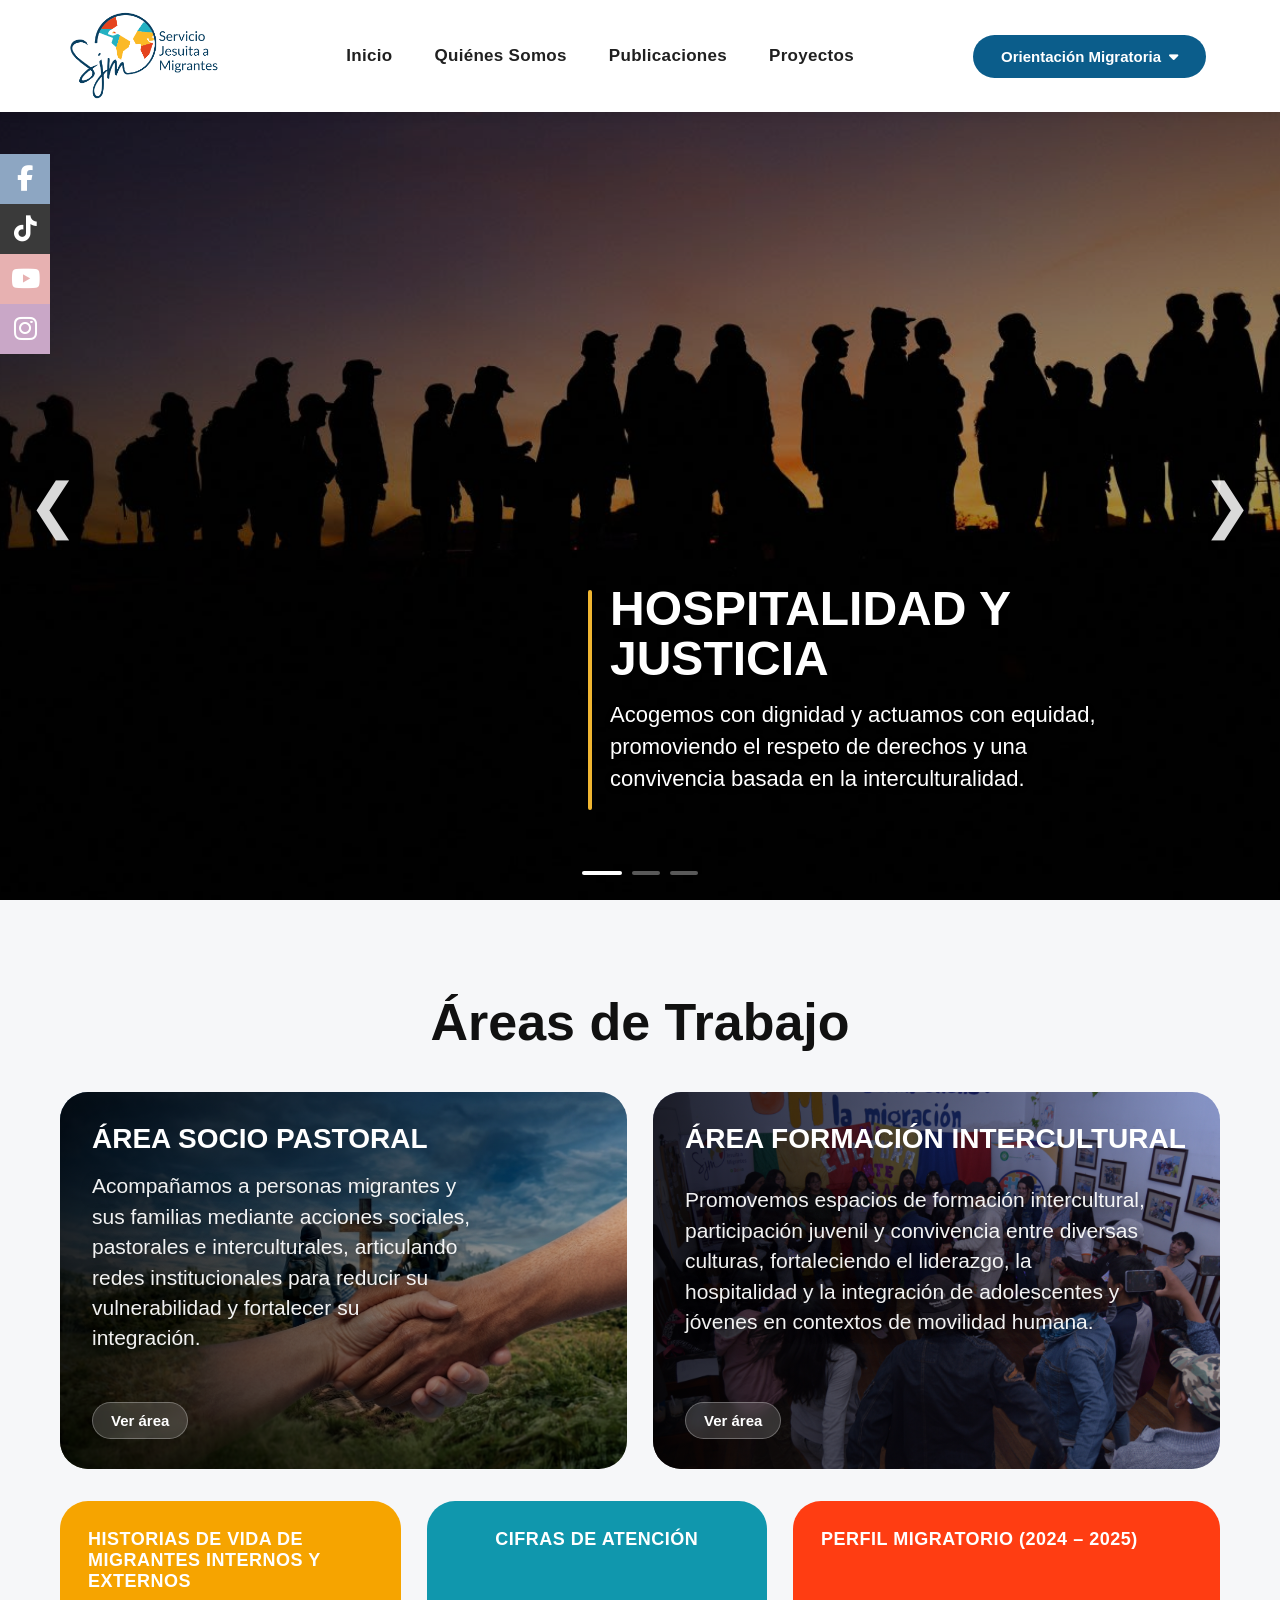
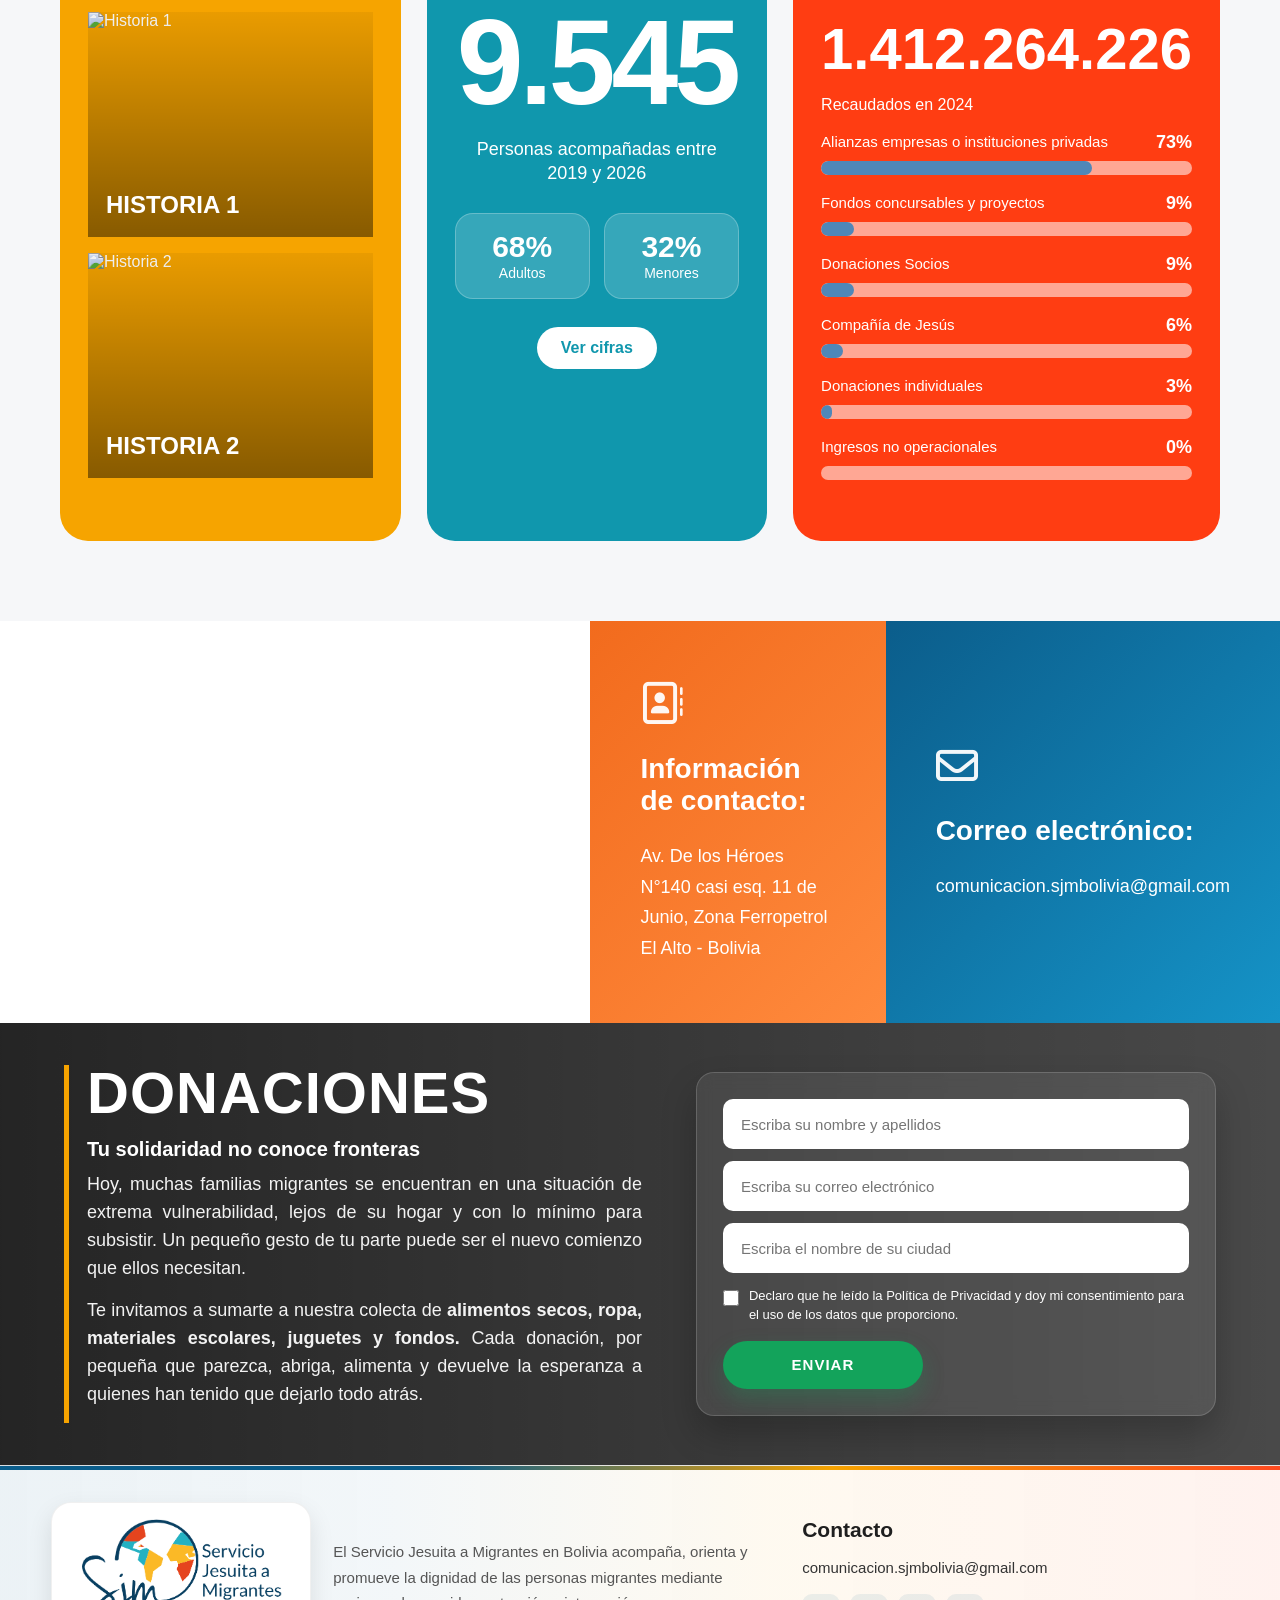
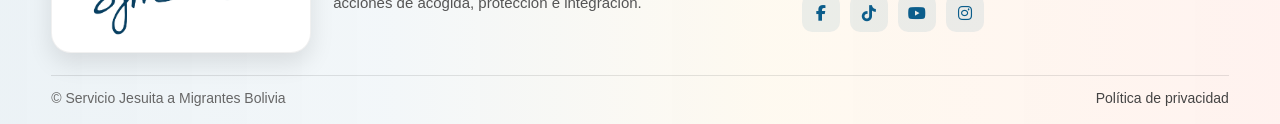
==== commit 695c44cd: "Add files via upload" ====
--- a/index.html
+++ b/index.html
@@ -245,7 +245,7 @@
 
     <div class="info-top-content">
 
-        <h3>ÁREA JÓVENES E INTERCULTURALIDAD</h3>
+        <h3>ÁREA FORMACIÓN INTERCULTURAL</h3>
 
         <p class="info-top-description">
             Promovemos espacios de formación intercultural, participación juvenil y convivencia entre diversas culturas, fortaleciendo el liderazgo, la hospitalidad y la integración de adolescentes y jóvenes en contextos de movilidad humana.
@@ -458,7 +458,7 @@
             <div class="footer-contact compact-contact">
                 <h3>Contacto</h3>
                 <!--<a href="mailto:lapaz@sjmbolivia.org">lapaz@sjmbolivia.org</a>-->
-                <a href="mailto:elalto@sjmbolivia.org">comunicacion.sjmbolivia@gmail.com</a>
+                <a href="mailto:comunicacion.sjmbolivia@gmail.com">comunicacion.sjmbolivia@gmail.com</a>
                 <!--<a href="transparencia.html">Transparencia</a>-->
 
                 <div class="footer-social">
--- a/styles.css
+++ b/styles.css
@@ -2116,6 +2116,7 @@
     visibility:hidden;
     pointer-events:none;
     transition:0.3s ease;
+    overflow:hidden;
 }
 
 .project-modal.active{
@@ -2135,12 +2136,33 @@
     position:relative;
     z-index:2;
     width:min(950px, 90%);
-    max-height:78vh;
+    max-height:82vh;
     overflow-y:auto;
+    overflow-x:hidden;
     background:#fff;
     border-radius:26px;
     padding:42px 44px;
     box-shadow:0 30px 70px rgba(0,0,0,0.30);
+    scrollbar-width:thin;
+    scrollbar-color:#b8b8b8 transparent;
+}
+
+.project-modal-box::-webkit-scrollbar{
+    width:8px;
+}
+
+.project-modal-box::-webkit-scrollbar-track{
+    background:transparent;
+    margin:18px 0;
+}
+
+.project-modal-box::-webkit-scrollbar-thumb{
+    background:#c2c2c2;
+    border-radius:20px;
+}
+
+.project-modal-box::-webkit-scrollbar-thumb:hover{
+    background:#9f9f9f;
 }
 
 .project-modal-close{
@@ -2178,44 +2200,10 @@
     line-height:1.75;
     color:#333;
     margin-bottom:18px;
-    text-align:justify;
-}
-
-@media(max-width:768px){
-    .info-top-content{
-        padding:20px;
-    }
-
-    .info-top-content h3{
-        font-size:22px;
-    }
-
-    .project-modal-box{
-        width:92%;
-        padding:34px 24px;
-    }
-
-    .project-modal-box h2{
-        font-size:30px;
-    }
-
-    .project-modal-body p{
-        font-size:16px;
-    }
-}
-
-.info-top-description{
-    margin-top:18px;
-    max-width:90%;
-
-    color:rgba(255,255,255,0.94);
-
-    font-size:16px;
-    line-height:1.55;
-
-    font-weight:500;
-
-    text-shadow:0 2px 10px rgba(0,0,0,0.35);
+    text-align:left !important;
+    word-spacing:0 !important;
+    letter-spacing:0 !important;
+    hyphens:none !important;
 }
 
 body.modal-open{
@@ -2266,6 +2254,81 @@
         );
 }
 
+/* CONTENIDO AREA SOCIO PASTORAL */
+
+.area-detail-section{
+    margin-top:30px;
+    padding-top:24px;
+    border-top:1px solid #ffffff !important;
+}
+
+.area-detail-section:first-child{
+    margin-top:0;
+    padding-top:0;
+    border-top:none !important;
+}
+
+.area-detail-section h3{
+    color:#143b5d;
+    font-size:24px;
+    line-height:1.25;
+    margin-bottom:12px;
+    font-weight:800;
+}
+
+.area-detail-section h4{
+    font-size:21px;
+    margin-bottom:10px;
+    color:#111;
+}
+
+.area-detail-section p,
+.area-detail-section li{
+    font-size:18px;
+    line-height:1.55;
+    color:#333;
+    text-align:left !important;
+    word-spacing:0 !important;
+    letter-spacing:0 !important;
+    hyphens:none !important;
+}
+
+.area-detail-section ul{
+    padding-left:22px;
+}
+
+/* DISTRIBUCION COMO JOVENES */
+
+.area-detail-grid,
+.area-detail-grid.reverse{
+    display:flex !important;
+    align-items:center !important;
+    justify-content:space-between !important;
+    gap:32px !important;
+    margin-top:25px !important;
+}
+
+.area-detail-grid > div,
+.area-detail-grid.reverse > div{
+    flex:0 0 48% !important;
+    max-width:48% !important;
+    min-width:0 !important;
+}
+
+.area-detail-grid img,
+.area-detail-grid.reverse img{
+    width:455px !important;
+    height:300px !important;
+    max-width:455px !important;
+    object-fit:cover !important;
+    border-radius:14px !important;
+    display:block !important;
+    flex-shrink:0 !important;
+    box-shadow:0 12px 28px rgba(0,0,0,0.18) !important;
+}
+
+/* RESPONSIVE */
+
 @media(max-width:1100px){
     .info-top-content > div{
         max-width:92%;
@@ -2274,6 +2337,24 @@
     .info-top-description{
         font-size:17px;
         line-height:1.42;
+    }
+
+    .area-detail-grid,
+    .area-detail-grid.reverse{
+        gap:24px !important;
+    }
+
+    .area-detail-grid > div,
+    .area-detail-grid.reverse > div{
+        flex:0 0 50% !important;
+        max-width:50% !important;
+    }
+
+    .area-detail-grid img,
+    .area-detail-grid.reverse img{
+        width:360px !important;
+        max-width:360px !important;
+        height:250px !important;
     }
 }
 
@@ -2294,77 +2375,38 @@
         -webkit-box-orient:vertical;
         overflow:hidden;
     }
-}
-
-.area-detail-section{
-    margin-top:30px;
-    padding-top:24px;
-    border-top:1px solid #ffffff !important;
-}
-
-.area-detail-section:first-child{
-    margin-top:0;
-    padding-top:0;
-    border-top:none;
-}
-
-.area-detail-section h3{
-    color:#c90000;
-    font-size:24px;
-    line-height:1.25;
-    margin-bottom:12px;
-    font-weight:800;
-}
-
-.area-detail-section h4{
-    font-size:21px;
-    margin-bottom:10px;
-    color:#111;
-}
-
-.area-detail-section p,
-.area-detail-section li{
-    font-size:18px;
-    line-height:1.55;
-    color:#333;
-}
-
-.area-detail-section ul{
-    padding-left:22px;
-}
-
-.area-detail-grid{
-    display:grid;
-    grid-template-columns:1.2fr 280px;
-    gap:28px;
-    align-items:center;
-    margin-top:18px;
-}
-
-.area-detail-grid.reverse{
-    grid-template-columns:1.2fr 280px;
-}
-
-.area-detail-grid img{
-    width:100%;
-    height:260px;
-    object-fit:cover;
-    border-radius:16px;
-    box-shadow:0 12px 28px rgba(0,0,0,0.18);
-}
-
-.project-modal-box{
-    max-height:82vh;
-}
-
-@media(max-width:768px){
+
+    .project-modal-box{
+        width:92%;
+        padding:34px 24px;
+    }
+
+    .project-modal-box h2{
+        font-size:30px;
+    }
+
+    .project-modal-body p{
+        font-size:16px;
+    }
+
     .area-detail-grid,
     .area-detail-grid.reverse{
-        grid-template-columns:1fr;
-    }
-
-    .area-detail-grid img{
-        height:220px;
+        flex-direction:column !important;
+        gap:22px !important;
+    }
+
+    .area-detail-grid > div,
+    .area-detail-grid.reverse > div{
+        flex:0 0 auto !important;
+        max-width:100% !important;
+        width:100% !important;
+    }
+
+    .area-detail-grid img,
+    .area-detail-grid.reverse img{
+        width:100% !important;
+        max-width:100% !important;
+        height:220px !important;
     }
 
     .area-detail-section h3{
@@ -2377,36 +2419,35 @@
     }
 }
 
-.project-modal-box{
-    overflow-y:auto;
-    overflow-x:hidden;
-
-    scrollbar-width:thin;
-    scrollbar-color:#b8b8b8 transparent;
-}
-
-/* CHROME */
-
-.project-modal-box::-webkit-scrollbar{
-    width:8px;
-}
-
-.project-modal-box::-webkit-scrollbar-track{
-    background:transparent;
-    margin:18px 0;
-}
-
-.project-modal-box::-webkit-scrollbar-thumb{
-    background:#c2c2c2;
-    border-radius:20px;
-}
-
-.project-modal-box::-webkit-scrollbar-thumb:hover{
-    background:#9f9f9f;
-}
-
-.project-modal{
-    overflow:hidden;
+.area-detail-grid{
+    display:flex;
+    align-items:center;
+    justify-content:space-between;
+    gap:42px;
+    padding-right:20px;
+}
+
+.area-detail-content{
+    flex:1;
+}
+
+.area-detail-image{
+    flex: 0 0 340px;
+    margin-right:35px;
+}
+
+.area-detail-image img{
+    width:100%;
+    border-radius:22px;
+    display:block;
+}
+
+.area-detail-content p{
+    margin-bottom:22px;
+}
+
+.area-detail-content ul{
+    padding-left:24px;
 }
 
 /* AREA JOVENES - TEXTO MAS AMPLIO */
@@ -2456,7 +2497,7 @@
 }
 
 .action-title{
-    color:#c40000;
+    color:#143b5d;
     font-size:25px;
     font-weight:800;
     margin:8px 0 18px;
@@ -2815,4 +2856,7 @@
     .stats-number{
         font-size:44px;
     }
-}+}
+
+/* ALINEAR TEXTO A LA IZQUIERDA EN POPUPS */
+
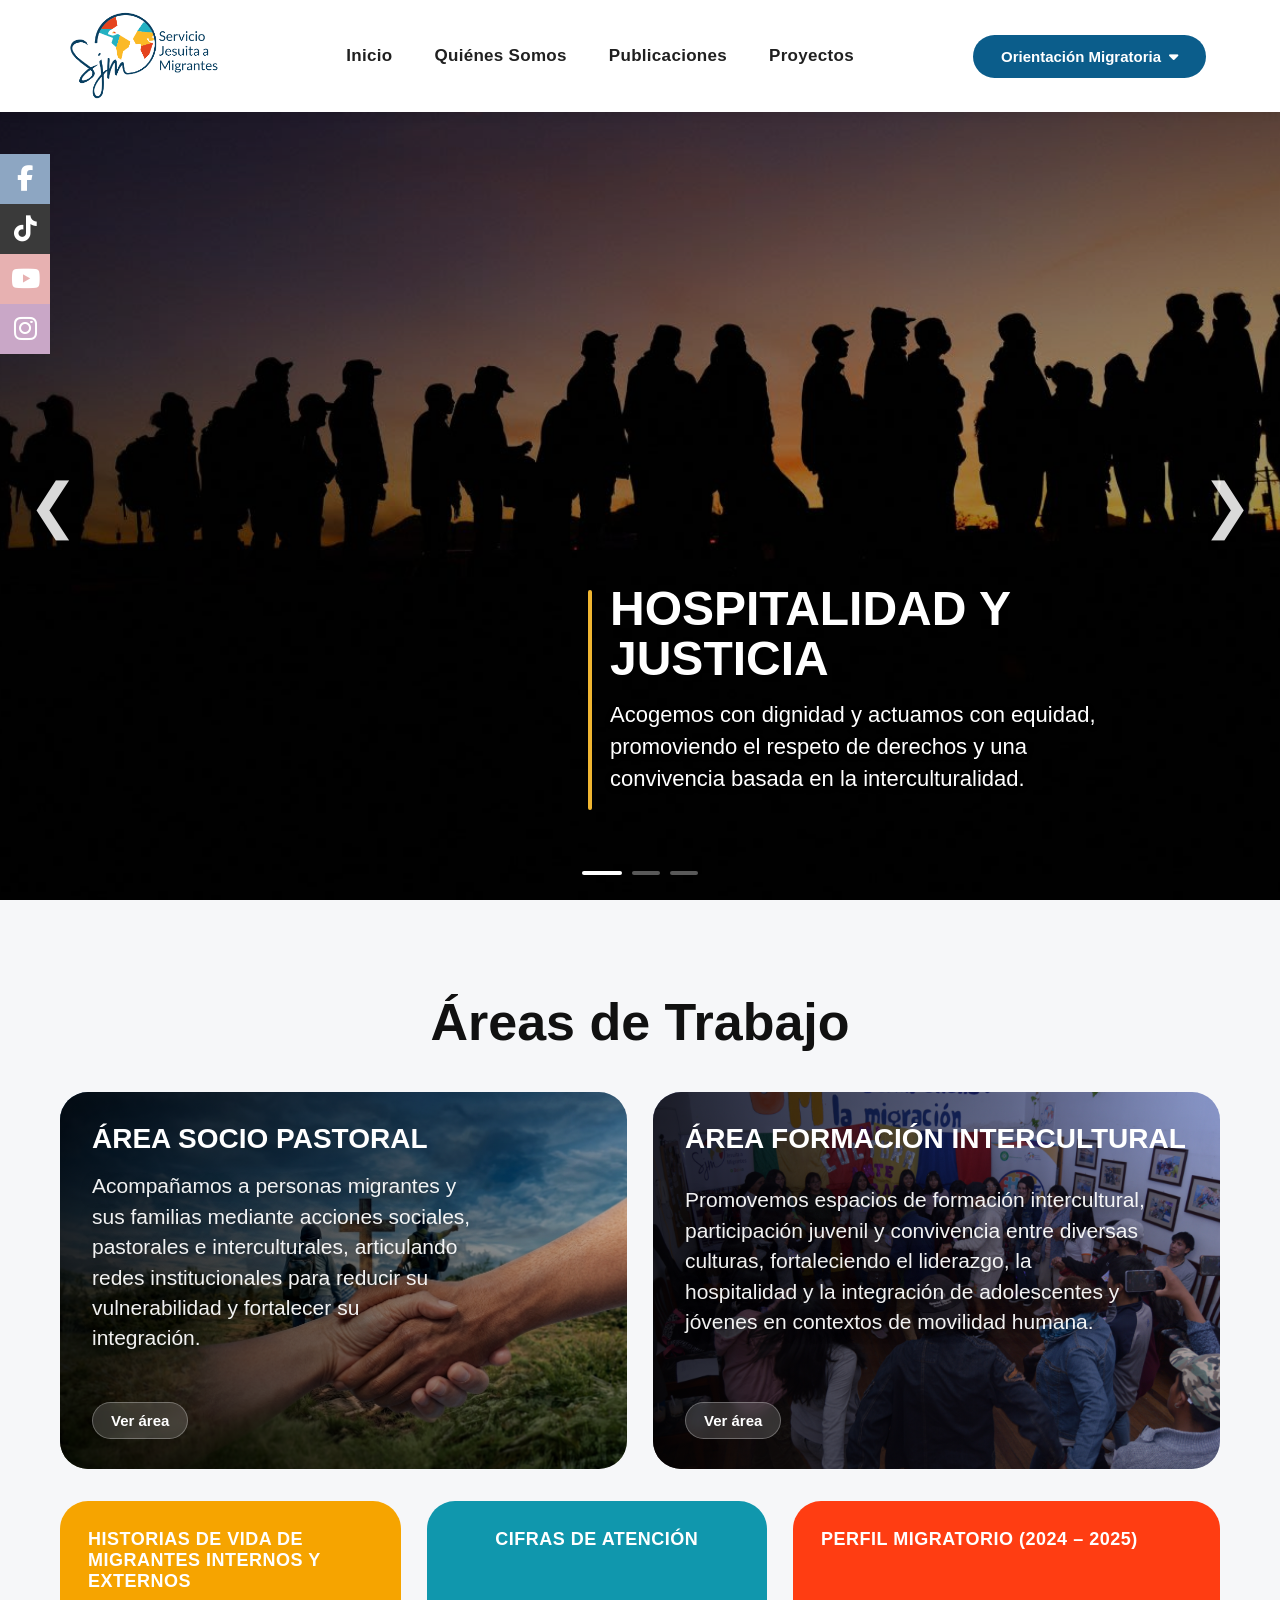
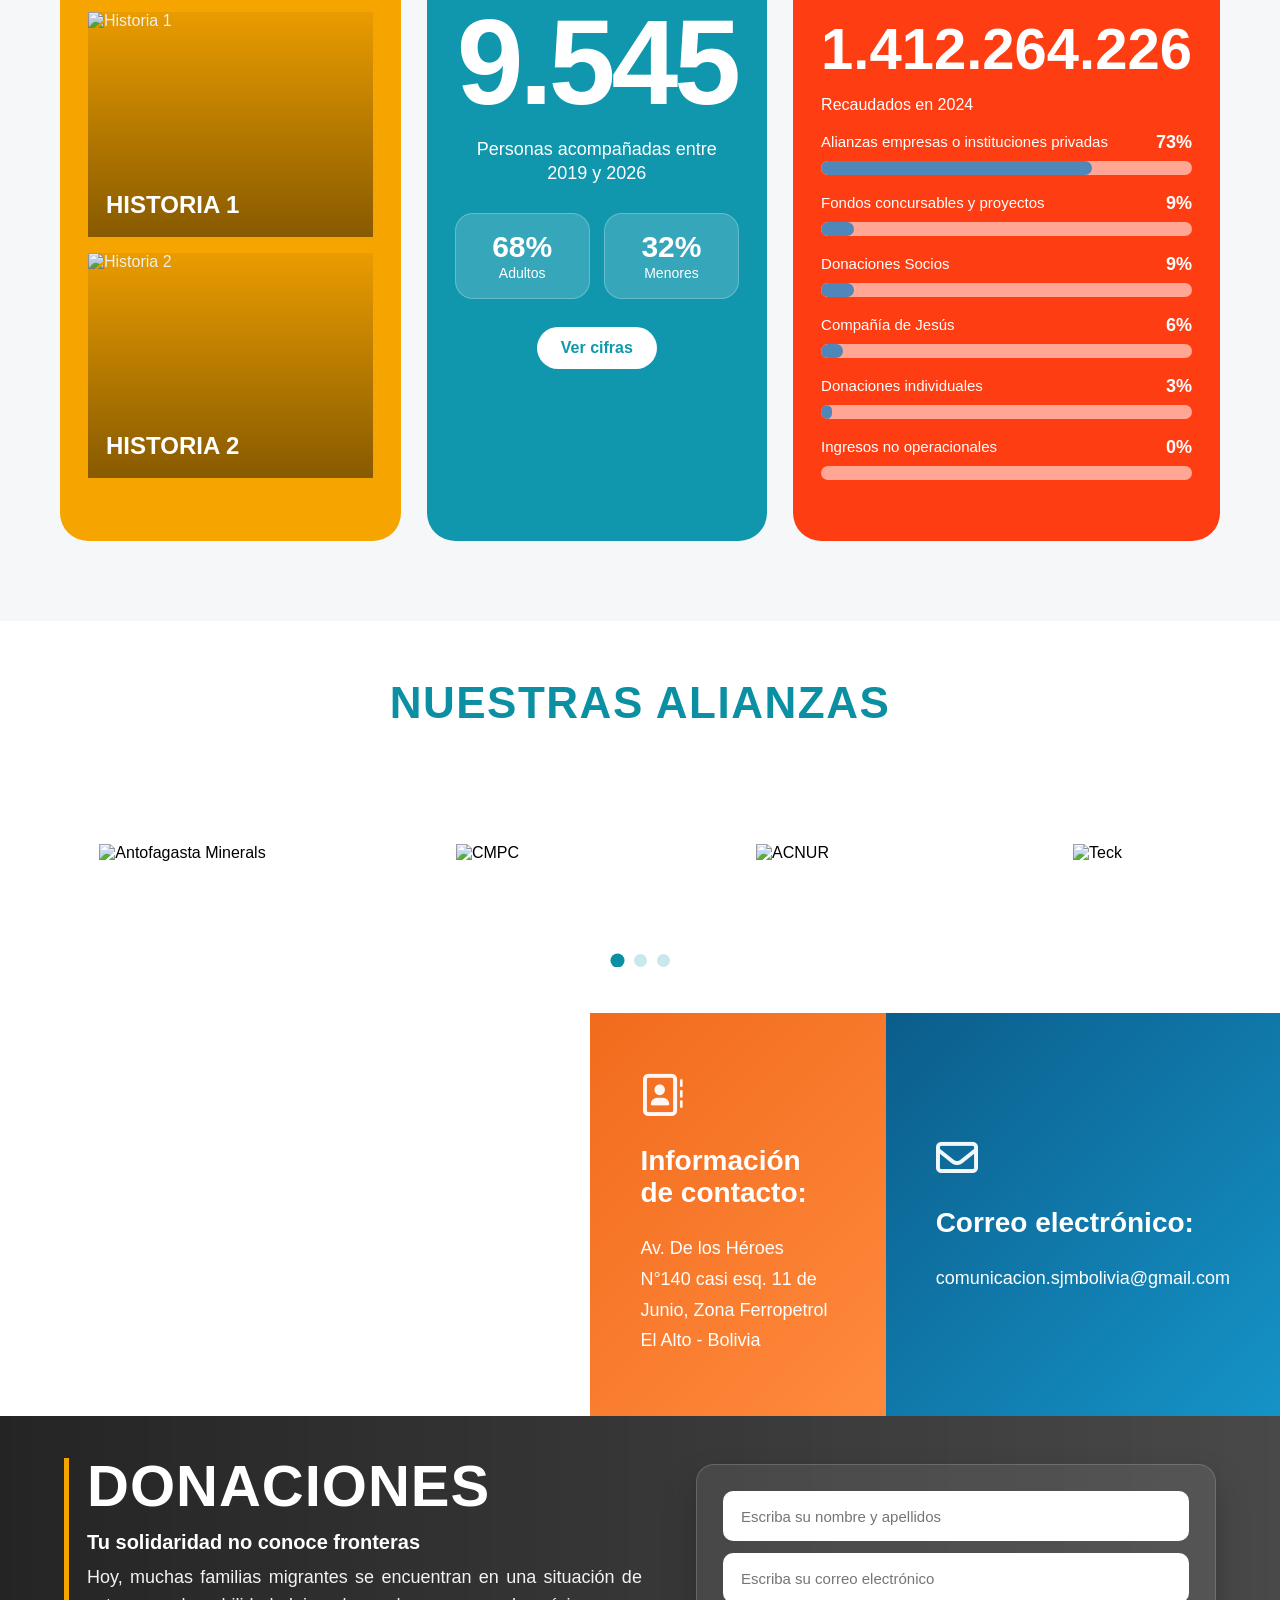
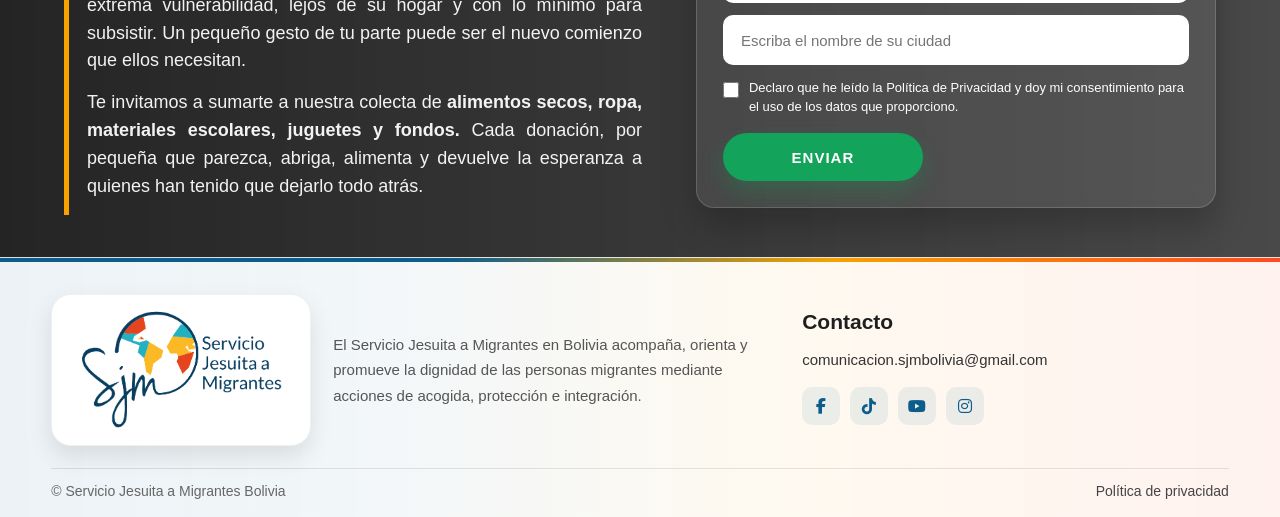
==== commit 0fa63eb7: "Add files via upload" ====
--- a/index.html
+++ b/index.html
@@ -20,7 +20,6 @@
         <nav class="nav-menu">
             <a href="index.html" class="nav-main-link">Inicio</a>
 
-            <!-- QUIÉNES SOMOS -->
             <div class="nav-dropdown has-dropdown">
                 <a href="quienes-somos.html" class="nav-main-link">Quiénes Somos</a>
                 <div class="nav-dropdown-menu">
@@ -33,7 +32,6 @@
                 </div>
             </div>
 
-            <!-- PUBLICACIONES -->
             <div class="nav-dropdown has-dropdown">
                 <a href="publicaciones.html" class="nav-main-link">Publicaciones</a>
                 <div class="nav-dropdown-menu">
@@ -46,7 +44,6 @@
                 </div>
             </div>
 
-            <!-- PROYECTOS -->
             <div class="nav-dropdown has-dropdown">
                 <a href="proyectos.html" class="nav-main-link">Proyectos</a>
                 <div class="nav-dropdown-menu">
@@ -68,15 +65,9 @@
                     <a href="guias.html">Guías</a>
                 </div>
             </div>
-
-            <!--<a href="transparencia.html" class="pill-btn pill-orange">
-                Transparencia
-            </a>-->
         </div>
 
         <div class="nav-actions">
-            <!--<button class="login-btn">Login</button> -->
-
             <button class="menu-toggle" aria-label="Abrir menú">
                 <span></span>
                 <span></span>
@@ -177,7 +168,7 @@
                     <div class="title-line"></div>
                     <div class="slide-text">
                         <h1>Construyendo interculturalidad</h1>
-                        <p>Promovemos procesos de integración basados en el reconocimiento, respeto y diálogo entre culturas, fortaleciendo la cohesión social y generando oportunidades desde un enfoque intercultural inclusivo y transformador.</p>
+                        <p>Promovemos procesos de integración basados en el reconocimiento, respeto y diálogo entre culturas.</p>
                     </div>
                 </div>
             </div>
@@ -190,7 +181,7 @@
                     <div class="title-line"></div>
                     <div class="slide-text">
                         <h1>Acompañar, proteger y servir</h1>
-                        <p>Acompañamos y protegemos a las personas migrantes mediante acciones orientadas a garantizar su dignidad y el ejercicio de sus derechos.</p>
+                        <p>Acompañamos y protegemos a las personas migrantes mediante acciones orientadas a garantizar su dignidad.</p>
                     </div>
                 </div>
             </div>
@@ -204,60 +195,40 @@
     <section class="info-section">
 
         <div class="areas-header">
-        <h2>Áreas de Trabajo</h2>
-    </div>
+            <h2>Áreas de Trabajo</h2>
+        </div>
 
         <div class="info-top-grid">
 
-    <a
-        href="#"
-        class="info-top-card area-trigger"
-        data-area="sociopastoral">
-
-        <img src="sociopastoral.png" alt="Área Socio Pastoral">
-
-        <div class="info-top-overlay"></div>
-
-        <div class="info-top-content">
-
-    <div>
-        <h3>ÁREA SOCIO PASTORAL</h3>
-
-        <p class="info-top-description">
-    Acompañamos a personas migrantes y sus familias mediante acciones sociales, pastorales e interculturales, articulando redes institucionales para reducir su vulnerabilidad y fortalecer su integración.
-</p>
-    </div>
-
-    <span>Ver área</span>
-
-</div>
-
-    </a>
-
-    <a
-    href="#"
-    class="info-top-card area-trigger"
-    data-area="jovenes">
-
-    <img src="jovenes.jpeg" alt="Área Jóvenes e Interculturalidad">
-
-    <div class="info-top-overlay"></div>
-
-    <div class="info-top-content">
-
-        <h3>ÁREA FORMACIÓN INTERCULTURAL</h3>
-
-        <p class="info-top-description">
-            Promovemos espacios de formación intercultural, participación juvenil y convivencia entre diversas culturas, fortaleciendo el liderazgo, la hospitalidad y la integración de adolescentes y jóvenes en contextos de movilidad humana.
-        </p>
-
-        <span>Ver área</span>
-
-    </div>
-
-</a>
-
-</div>
+            <a href="#" class="info-top-card area-trigger" data-area="sociopastoral">
+                <img src="sociopastoral.png" alt="Área Socio Pastoral">
+                <div class="info-top-overlay"></div>
+
+                <div class="info-top-content">
+                    <div>
+                        <h3>ÁREA SOCIO PASTORAL</h3>
+                        <p class="info-top-description">
+                            Acompañamos a personas migrantes y sus familias mediante acciones sociales, pastorales e interculturales, articulando redes institucionales para reducir su vulnerabilidad y fortalecer su integración.
+                        </p>
+                    </div>
+                    <span>Ver área</span>
+                </div>
+            </a>
+
+            <a href="#" class="info-top-card area-trigger" data-area="jovenes">
+                <img src="jovenes.jpeg" alt="Área Jóvenes e Interculturalidad">
+                <div class="info-top-overlay"></div>
+
+                <div class="info-top-content">
+                    <h3>ÁREA FORMACIÓN INTERCULTURAL</h3>
+                    <p class="info-top-description">
+                        Promovemos espacios de formación intercultural, participación juvenil y convivencia entre diversas culturas, fortaleciendo el liderazgo, la hospitalidad y la integración de adolescentes y jóvenes en contextos de movilidad humana.
+                    </p>
+                    <span>Ver área</span>
+                </div>
+            </a>
+
+        </div>
 
         <div class="info-grid">
 
@@ -276,27 +247,27 @@
             </div>
 
             <a href="#" class="info-card card-blue stats-trigger" data-stats="cifras">
-    <h3>CIFRAS DE ATENCIÓN</h3>
-
-    <div class="stats-cover">
-        <span class="stats-number">9.545</span>
-        <p>Personas acompañadas entre 2019 y 2026</p>
-
-        <div class="stats-mini-grid">
-            <div>
-                <strong>68%</strong>
-                <span>Adultos</span>
-            </div>
-
-            <div>
-                <strong>32%</strong>
-                <span>Menores</span>
-            </div>
-        </div>
-
-        <span class="stats-cover-btn">Ver cifras</span>
-    </div>
-</a>
+                <h3>CIFRAS DE ATENCIÓN</h3>
+
+                <div class="stats-cover">
+                    <span class="stats-number">9.545</span>
+                    <p>Personas acompañadas entre 2019 y 2026</p>
+
+                    <div class="stats-mini-grid">
+                        <div>
+                            <strong>68%</strong>
+                            <span>Adultos</span>
+                        </div>
+
+                        <div>
+                            <strong>32%</strong>
+                            <span>Menores</span>
+                        </div>
+                    </div>
+
+                    <span class="stats-cover-btn">Ver cifras</span>
+                </div>
+            </a>
 
             <div class="info-card card-red">
                 <h3>PERFIL MIGRATORIO (2024 – 2025)</h3>
@@ -353,6 +324,44 @@
                 </div>
             </div>
 
+        </div>
+    </section>
+
+    <!-- NUESTRAS ALIANZAS -->
+    <section class="alliances-section">
+        <h2>NUESTRAS ALIANZAS</h2>
+
+        <div class="alliances-carousel">
+            <div class="alliances-track">
+
+                <div class="alliances-slide active">
+                    <img src="alianza1.png" alt="Antofagasta Minerals">
+                    <img src="alianza2.png" alt="CMPC">
+                    <img src="alianza3.png" alt="ACNUR">
+                    <img src="alianza4.png" alt="Teck">
+                </div>
+
+                <div class="alliances-slide">
+                    <img src="alianza5.png" alt="Alianza 5">
+                    <img src="alianza6.png" alt="Alianza 6">
+                    <img src="alianza7.png" alt="Alianza 7">
+                    <img src="alianza8.png" alt="Alianza 8">
+                </div>
+
+                <div class="alliances-slide">
+                    <img src="alianza9.png" alt="Alianza 9">
+                    <img src="alianza10.png" alt="Alianza 10">
+                    <img src="alianza11.png" alt="Alianza 11">
+                    <img src="alianza12.png" alt="Alianza 12">
+                </div>
+
+            </div>
+
+            <div class="alliances-dots">
+                <button class="alliance-dot active" type="button" aria-label="Ver alianzas 1"></button>
+                <button class="alliance-dot" type="button" aria-label="Ver alianzas 2"></button>
+                <button class="alliance-dot" type="button" aria-label="Ver alianzas 3"></button>
+            </div>
         </div>
     </section>
 
@@ -396,21 +405,21 @@
             <div class="contact-bottom-content">
 
                 <div class="contact-info-text">
-            <h2>DONACIONES</h2>
-            <h3>Tu solidaridad no conoce fronteras</h3>
-
-            <p>
-                Hoy, muchas familias migrantes se encuentran en una situación de extrema
-                vulnerabilidad, lejos de su hogar y con lo mínimo para subsistir.
-                Un pequeño gesto de tu parte puede ser el nuevo comienzo que ellos necesitan.
-            </p>
-
-            <p>
-                Te invitamos a sumarte a nuestra colecta de <strong>alimentos secos, ropa,
-                materiales escolares, juguetes y fondos.</strong> Cada donación, por pequeña
-                que parezca, abriga, alimenta y devuelve la esperanza a quienes han tenido
-                que dejarlo todo atrás.
-            </p>
+                    <h2>DONACIONES</h2>
+                    <h3>Tu solidaridad no conoce fronteras</h3>
+
+                    <p>
+                        Hoy, muchas familias migrantes se encuentran en una situación de extrema
+                        vulnerabilidad, lejos de su hogar y con lo mínimo para subsistir.
+                        Un pequeño gesto de tu parte puede ser el nuevo comienzo que ellos necesitan.
+                    </p>
+
+                    <p>
+                        Te invitamos a sumarte a nuestra colecta de <strong>alimentos secos, ropa,
+                        materiales escolares, juguetes y fondos.</strong> Cada donación, por pequeña
+                        que parezca, abriga, alimenta y devuelve la esperanza a quienes han tenido
+                        que dejarlo todo atrás.
+                    </p>
                 </div>
 
                 <form class="contact-form">
@@ -457,9 +466,7 @@
 
             <div class="footer-contact compact-contact">
                 <h3>Contacto</h3>
-                <!--<a href="mailto:lapaz@sjmbolivia.org">lapaz@sjmbolivia.org</a>-->
                 <a href="mailto:comunicacion.sjmbolivia@gmail.com">comunicacion.sjmbolivia@gmail.com</a>
-                <!--<a href="transparencia.html">Transparencia</a>-->
 
                 <div class="footer-social">
                     <a href="https://www.facebook.com/sjmbolivia/?locale=es_LA" aria-label="Facebook"><i class="fa-brands fa-facebook-f"></i></a>
@@ -474,35 +481,25 @@
             <p>© Servicio Jesuita a Migrantes Bolivia</p>
             <div class="footer-bottom-links">
                 <a href="#">Política de privacidad</a>
-                <!--<a href="transparencia.html">Transparencia</a>-->
             </div>
         </div>
     </footer>
 
     <!-- MODAL AREAS -->
-
-<div class="project-modal" id="areaModal" aria-hidden="true">
-
-    <div class="project-modal-backdrop"></div>
-
-    <div class="project-modal-box">
-
-        <button
-            class="project-modal-close"
-            id="areaModalClose"
-            type="button">
-            &times;
-        </button>
-
-        <p class="project-modal-support" id="areaModalSupport"></p>
-
-        <h2 id="areaModalTitle"></h2>
-
-        <div class="project-modal-body" id="areaModalBody"></div>
-
+    <div class="project-modal" id="areaModal" aria-hidden="true">
+        <div class="project-modal-backdrop"></div>
+
+        <div class="project-modal-box">
+            <button class="project-modal-close" id="areaModalClose" type="button">
+                &times;
+            </button>
+
+            <p class="project-modal-support" id="areaModalSupport"></p>
+            <h2 id="areaModalTitle"></h2>
+            <div class="project-modal-body" id="areaModalBody"></div>
+        </div>
     </div>
 
-</div>
     <script src="script.js"></script>
 </body>
 </html>
--- a/styles.css
+++ b/styles.css
@@ -785,6 +785,179 @@
     border-radius:999px;
 }
 
+
+/* =========================================================
+   NUESTRAS ALIANZAS
+   ========================================================= */
+
+.alliances-section{
+    width:100%;
+    background:#ffffff;
+    padding:58px 60px 46px;
+    text-align:center;
+    overflow:hidden;
+}
+
+.alliances-section h2{
+    color:#0b8fa3;
+    font-size:44px;
+    line-height:1.1;
+    font-weight:900;
+    letter-spacing:1.5px;
+    text-transform:uppercase;
+    margin:0 0 54px;
+}
+
+.alliances-carousel{
+    width:min(1280px, 100%);
+    margin:0 auto;
+    overflow:hidden;
+}
+
+.alliances-track{
+    position:relative;
+    width:100%;
+    min-height:145px;
+}
+
+.alliances-slide{
+    position:absolute;
+    inset:0;
+    width:100%;
+    display:grid;
+    grid-template-columns:repeat(4, 1fr);
+    align-items:center;
+    justify-items:center;
+    gap:60px;
+    opacity:0;
+    visibility:hidden;
+    transform:translateX(24px);
+    transition:
+        opacity 0.45s ease,
+        transform 0.45s ease,
+        visibility 0.45s ease;
+}
+
+.alliances-slide.active{
+    opacity:1;
+    visibility:visible;
+    transform:translateX(0);
+}
+
+.alliances-slide img{
+    display:block;
+    width:auto;
+    max-width:210px;
+    max-height:90px;
+    object-fit:contain;
+    filter:none;
+}
+
+.alliances-dots{
+    display:flex;
+    align-items:center;
+    justify-content:center;
+    gap:10px;
+    margin-top:28px;
+}
+
+.alliance-dot{
+    width:13px;
+    height:13px;
+    border:none;
+    border-radius:50%;
+    background:#c9e8ee;
+    cursor:pointer;
+    padding:0;
+    transition:
+        background 0.25s ease,
+        transform 0.25s ease;
+}
+
+.alliance-dot.active{
+    background:#0b8fa3;
+    transform:scale(1.08);
+}
+
+@media(max-width:1100px){
+    .alliances-section{
+        padding:50px 30px 42px;
+    }
+
+    .alliances-section h2{
+        font-size:38px;
+        margin-bottom:42px;
+    }
+
+    .alliances-slide{
+        gap:36px;
+    }
+
+    .alliances-slide img{
+        max-width:170px;
+        max-height:78px;
+    }
+}
+
+@media(max-width:768px){
+    .alliances-section{
+        padding:44px 20px 38px;
+    }
+
+    .alliances-section h2{
+        font-size:30px;
+        margin-bottom:34px;
+    }
+
+    .alliances-track{
+        min-height:230px;
+    }
+
+    .alliances-slide{
+        grid-template-columns:repeat(2, 1fr);
+        gap:34px 28px;
+    }
+
+    .alliances-slide img{
+        max-width:145px;
+        max-height:68px;
+    }
+
+    .alliances-dots{
+        margin-top:24px;
+    }
+}
+
+@media(max-width:480px){
+    .alliances-section{
+        padding:38px 14px 34px;
+    }
+
+    .alliances-section h2{
+        font-size:25px;
+        letter-spacing:1px;
+        margin-bottom:28px;
+    }
+
+    .alliances-track{
+        min-height:215px;
+    }
+
+    .alliances-slide{
+        gap:28px 18px;
+    }
+
+    .alliances-slide img{
+        max-width:125px;
+        max-height:60px;
+    }
+
+    .alliance-dot{
+        width:11px;
+        height:11px;
+    }
+}
+
 /* NUEVA SECCION CONTACTO */
 
 .contact-showcase{
@@ -2860,3 +3033,329 @@
 
 /* ALINEAR TEXTO A LA IZQUIERDA EN POPUPS */
 
+
+
+
+/* =========================================================
+   CORRECCIÓN FINAL RESPONSIVE POPUPS / MODALES
+   - Evita que la barra de scroll se salga del recuadro.
+   - Corrige distribución texto + imagen en celular.
+   - Evita títulos cortados y contenido apretado.
+   ========================================================= */
+
+.project-modal{
+    padding:24px;
+    overflow:hidden;
+}
+
+.project-modal-box{
+    width:min(950px, calc(100vw - 48px)) !important;
+    max-height:calc(100dvh - 48px) !important;
+    overflow:hidden !important;
+    display:flex !important;
+    flex-direction:column !important;
+    border-radius:28px !important;
+    padding:38px 42px 34px !important;
+}
+
+.project-modal-support,
+.project-modal-box > h2{
+    flex:0 0 auto;
+    padding-right:58px;
+}
+
+.project-modal-box > h2{
+    margin-bottom:18px !important;
+}
+
+.project-modal-body{
+    flex:1 1 auto;
+    min-height:0;
+    overflow-y:auto;
+    overflow-x:hidden;
+    padding-right:14px;
+    scrollbar-width:thin;
+    scrollbar-color:#b8b8b8 transparent;
+}
+
+.project-modal-body::-webkit-scrollbar{
+    width:7px;
+}
+
+.project-modal-body::-webkit-scrollbar-track{
+    background:transparent;
+    margin:10px 0;
+}
+
+.project-modal-body::-webkit-scrollbar-thumb{
+    background:#bdbdbd;
+    border-radius:999px;
+}
+
+.project-modal-close{
+    z-index:5;
+}
+
+.popup-grid,
+.popup-grid-image-right,
+.area-detail-grid,
+.area-detail-grid.reverse{
+    max-width:100%;
+}
+
+.popup-text,
+.area-detail-content{
+    min-width:0;
+}
+
+.popup-image img,
+.area-detail-image img,
+.area-detail-grid img,
+.area-detail-grid.reverse img{
+    max-width:100% !important;
+}
+
+/* TABLET */
+@media(max-width:900px){
+    .project-modal{
+        padding:18px;
+        align-items:center;
+    }
+
+    .project-modal-box{
+        width:calc(100vw - 36px) !important;
+        max-height:calc(100dvh - 36px) !important;
+        padding:34px 30px 28px !important;
+        border-radius:24px !important;
+    }
+
+    .project-modal-box > h2{
+        font-size:34px !important;
+        line-height:1.12 !important;
+    }
+
+    .popup-grid,
+    .popup-grid-image-right{
+        display:grid !important;
+        grid-template-columns:1fr !important;
+        gap:22px !important;
+        margin-top:18px !important;
+    }
+
+    .popup-image{
+        width:100% !important;
+        max-width:100% !important;
+    }
+
+    .popup-image img{
+        width:100% !important;
+        max-height:320px !important;
+        object-fit:cover !important;
+    }
+}
+
+/* MÓVIL */
+@media(max-width:768px){
+    .project-modal{
+        padding:14px !important;
+        align-items:center !important;
+        justify-content:center !important;
+    }
+
+    .project-modal-box{
+        width:calc(100vw - 28px) !important;
+        max-height:calc(100dvh - 28px) !important;
+        border-radius:22px !important;
+        padding:26px 18px 20px !important;
+        box-shadow:0 18px 45px rgba(0,0,0,0.30) !important;
+    }
+
+    .project-modal-close{
+        top:14px !important;
+        right:14px !important;
+        width:42px !important;
+        height:42px !important;
+        font-size:30px !important;
+        line-height:42px !important;
+        display:flex !important;
+        align-items:center !important;
+        justify-content:center !important;
+    }
+
+    .project-modal-support{
+        font-size:12px !important;
+        line-height:1.25 !important;
+        margin-bottom:10px !important;
+        padding-right:48px !important;
+    }
+
+    .project-modal-box > h2{
+        font-size:28px !important;
+        line-height:1.08 !important;
+        margin-bottom:14px !important;
+        padding-right:48px !important;
+        word-break:normal !important;
+        overflow-wrap:break-word !important;
+    }
+
+    .project-modal-body{
+        padding-right:8px !important;
+    }
+
+    .project-modal-body p,
+    .popup-text p,
+    .area-detail-section p,
+    .area-detail-section li,
+    .level-item p,
+    .profile-card p,
+    .mobility-table p{
+        font-size:15px !important;
+        line-height:1.55 !important;
+    }
+
+    .area-popup-section,
+    .area-detail-section,
+    .stats-popup-section{
+        margin-top:20px !important;
+        padding-top:18px !important;
+    }
+
+    .area-popup-section:first-child,
+    .area-detail-section:first-child{
+        margin-top:0 !important;
+        padding-top:0 !important;
+    }
+
+    .area-popup-section h2,
+    .area-detail-section h3,
+    .stats-popup-section h3{
+        font-size:22px !important;
+        line-height:1.18 !important;
+        margin-bottom:14px !important;
+    }
+
+    .action-title{
+        font-size:22px !important;
+        line-height:1.18 !important;
+        margin-bottom:14px !important;
+    }
+
+    .popup-grid,
+    .popup-grid-image-right,
+    .popup-grid-image-double,
+    .area-detail-grid,
+    .area-detail-grid.reverse,
+    .stats-popup-hero,
+    .stats-cover-grid,
+    .mobility-box,
+    .stats-profile-grid{
+        display:grid !important;
+        grid-template-columns:1fr !important;
+        gap:18px !important;
+        margin-top:16px !important;
+    }
+
+    .popup-text,
+    .popup-image,
+    .area-detail-content,
+    .area-detail-image,
+    .area-detail-grid > div,
+    .area-detail-grid.reverse > div{
+        width:100% !important;
+        max-width:100% !important;
+        flex:unset !important;
+        margin-right:0 !important;
+    }
+
+    .popup-image img,
+    .area-detail-image img,
+    .area-detail-grid img,
+    .area-detail-grid.reverse img,
+    .stats-image-placeholder img,
+    .mobility-image img{
+        width:100% !important;
+        height:auto !important;
+        max-height:260px !important;
+        object-fit:cover !important;
+        border-radius:14px !important;
+    }
+
+    .levels-box{
+        gap:12px !important;
+    }
+
+    .level-item{
+        padding:15px 16px !important;
+        border-radius:12px !important;
+    }
+
+    .level-item h3{
+        font-size:19px !important;
+    }
+
+    .popup-divider{
+        margin:26px 0 !important;
+    }
+
+    .stats-popup-hero{
+        padding:22px !important;
+        border-radius:18px !important;
+        margin-bottom:22px !important;
+    }
+
+    .stats-popup-hero h3{
+        font-size:26px !important;
+    }
+
+    .stats-popup-kpis{
+        grid-template-columns:1fr 1fr !important;
+        gap:10px !important;
+    }
+
+    .stats-popup-kpis div{
+        padding:14px !important;
+    }
+
+    .stats-popup-kpis strong{
+        font-size:30px !important;
+    }
+
+    .stats-table-box{
+        width:100%;
+        overflow-x:auto;
+        -webkit-overflow-scrolling:touch;
+    }
+
+    .stats-table-box table{
+        min-width:560px;
+    }
+}
+
+/* CELULARES MUY PEQUEÑOS */
+@media(max-width:420px){
+    .project-modal{
+        padding:10px !important;
+    }
+
+    .project-modal-box{
+        width:calc(100vw - 20px) !important;
+        max-height:calc(100dvh - 20px) !important;
+        padding:24px 15px 18px !important;
+        border-radius:20px !important;
+    }
+
+    .project-modal-box > h2{
+        font-size:25px !important;
+    }
+
+    .project-modal-body{
+        padding-right:6px !important;
+    }
+
+    .popup-image img,
+    .area-detail-image img,
+    .area-detail-grid img,
+    .area-detail-grid.reverse img{
+        max-height:230px !important;
+    }
+}
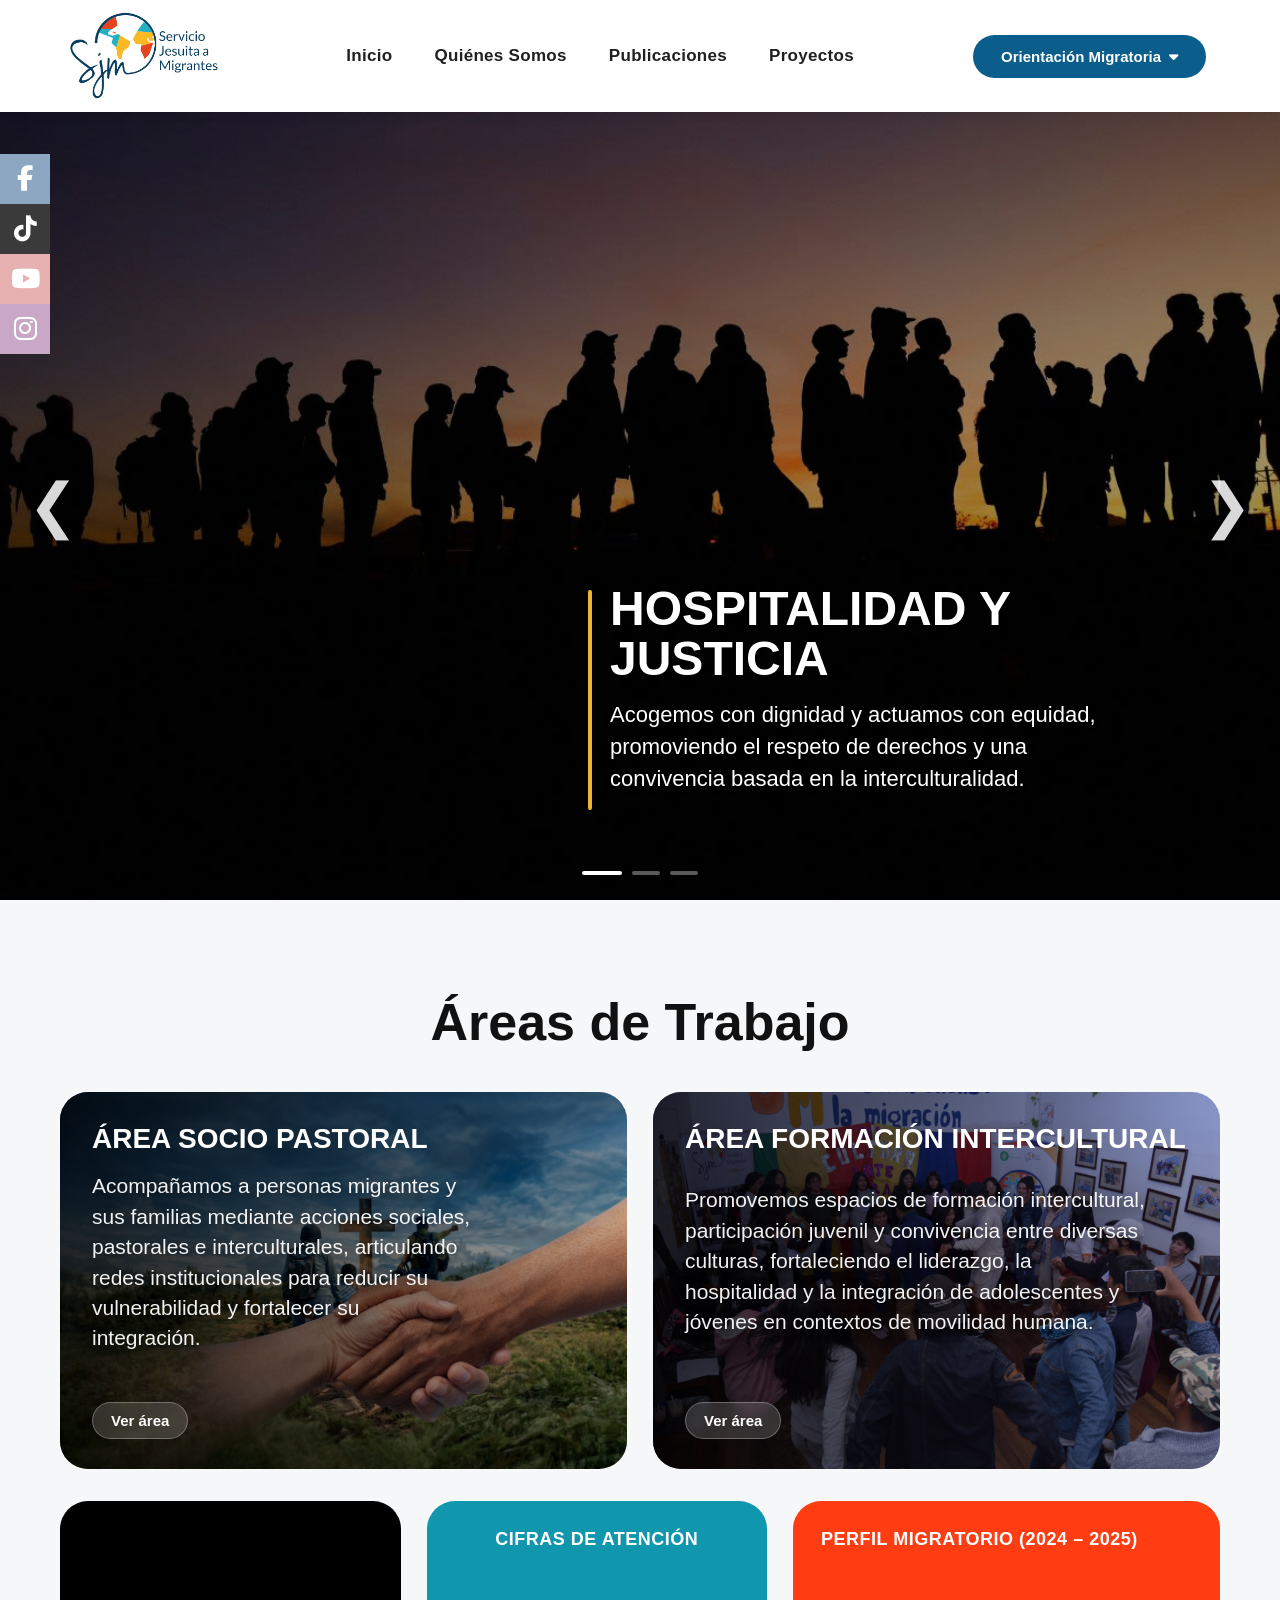
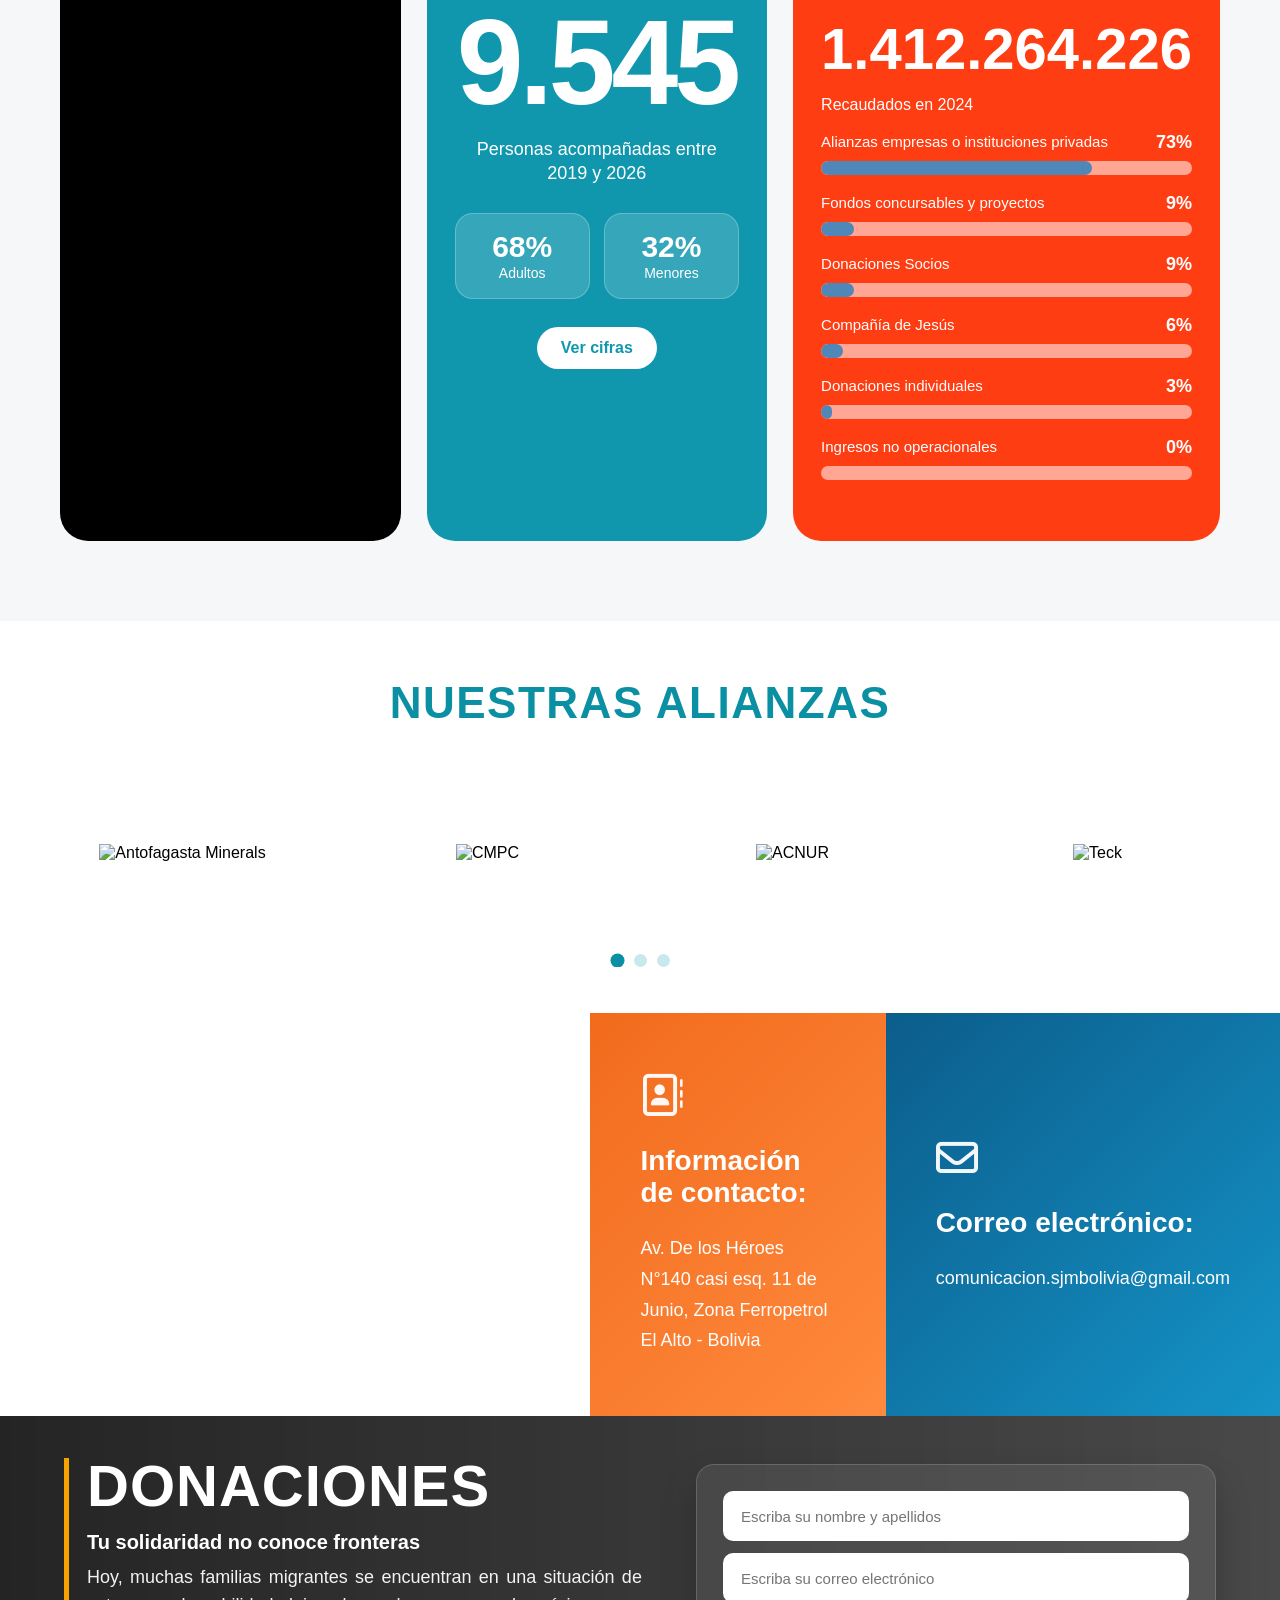
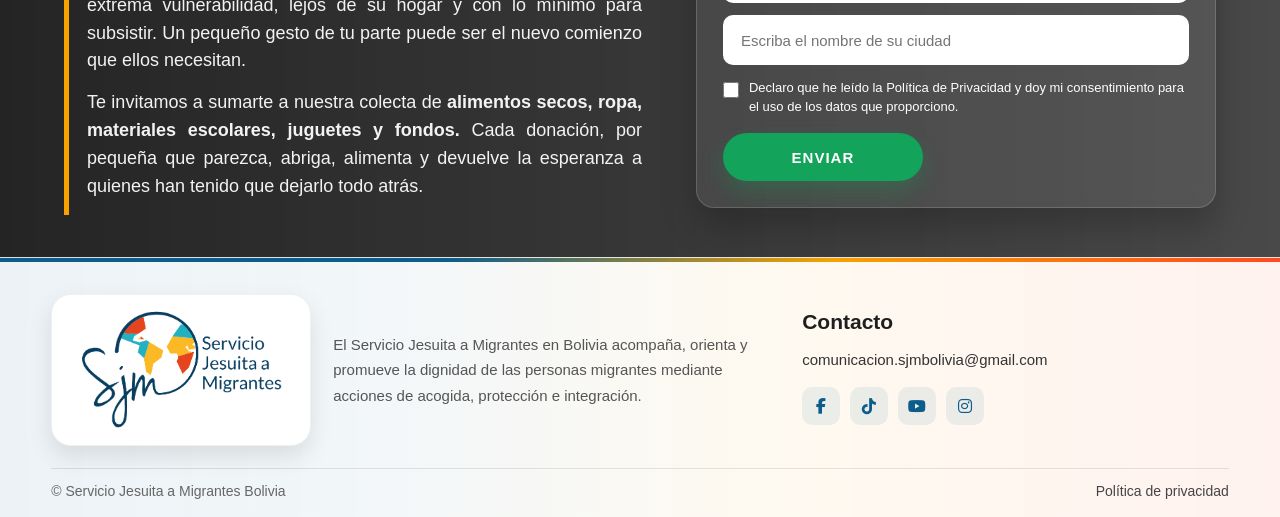
==== commit 9351362d: "Add files via upload" ====
--- a/index.html
+++ b/index.html
@@ -232,19 +232,17 @@
 
         <div class="info-grid">
 
-            <div class="info-card card-yellow">
-                <h3>HISTORIAS DE VIDA DE MIGRANTES INTERNOS Y EXTERNOS</h3>
-
-                <div class="info-img">
-                    <img src="dona.jpg" alt="Historia 1">
-                    <span>HISTORIA 1</span>
-                </div>
-
-                <div class="info-img">
-                    <img src="hazte-socio.jpg" alt="Historia 2">
-                    <span>HISTORIA 2</span>
-                </div>
-            </div>
+            <div class="info-card card-yellow video-card">
+    <iframe
+        class="youtube-full-video"
+        src="https://www.youtube.com/embed/cxE3tPxqYaQ?si=JWcNBElkAqPEOx2D&rel=0&modestbranding=1"
+        title="Servicio Jesuita a Migrantes"
+        frameborder="0"
+        allow="autoplay; encrypted-media; picture-in-picture; web-share"
+        allowfullscreen
+        referrerpolicy="origin">
+    </iframe>
+</div>
 
             <a href="#" class="info-card card-blue stats-trigger" data-stats="cifras">
                 <h3>CIFRAS DE ATENCIÓN</h3>
--- a/styles.css
+++ b/styles.css
@@ -3359,3 +3359,57 @@
         max-height:230px !important;
     }
 }
+
+/* VIDEO EN TARJETA AMARILLA */
+
+.video-card{
+    padding:30px;
+    display:flex;
+    min-height:640px;
+}
+
+.youtube-video-box{
+    width:100%;
+    height:100%;
+    min-height:580px;
+    border-radius:22px;
+    overflow:hidden;
+    background:#000;
+}
+
+.youtube-video-box iframe{
+    width:100%;
+    height:100%;
+    display:block;
+    border:0;
+}
+
+/* VIDEO LLENANDO TODO EL RECUADRO AMARILLO */
+
+.info-card.card-yellow.video-card{
+    padding:0 !important;
+    overflow:hidden !important;
+    background:#000 !important;
+    min-height:640px !important;
+    border-radius:28px !important;
+}
+
+.youtube-full-video{
+    width:100% !important;
+    height:100% !important;
+    min-height:640px !important;
+    display:block !important;
+    border:0 !important;
+}
+
+@media(max-width:768px){
+    .youtube-video-box{
+        min-height:260px;
+    }
+}
+
+@media(max-width:480px){
+    .youtube-video-box{
+        min-height:220px;
+    }
+}
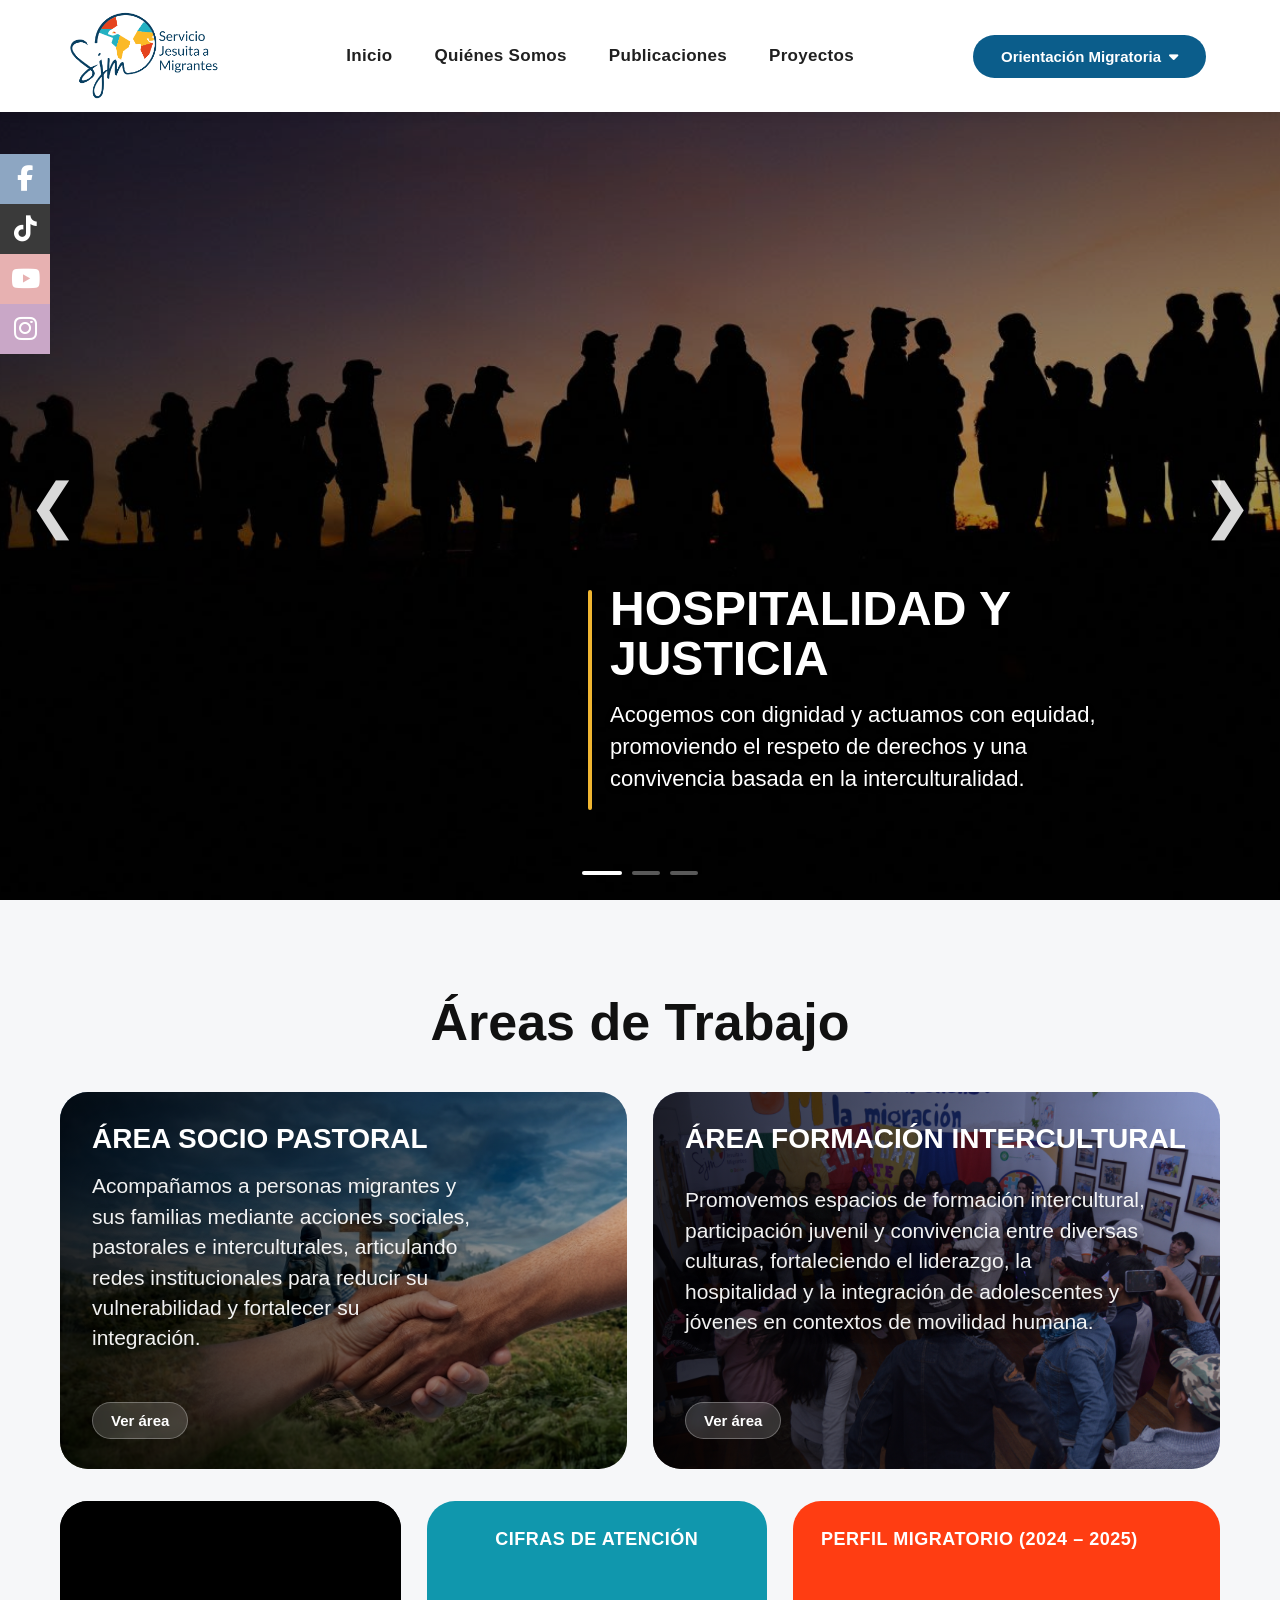
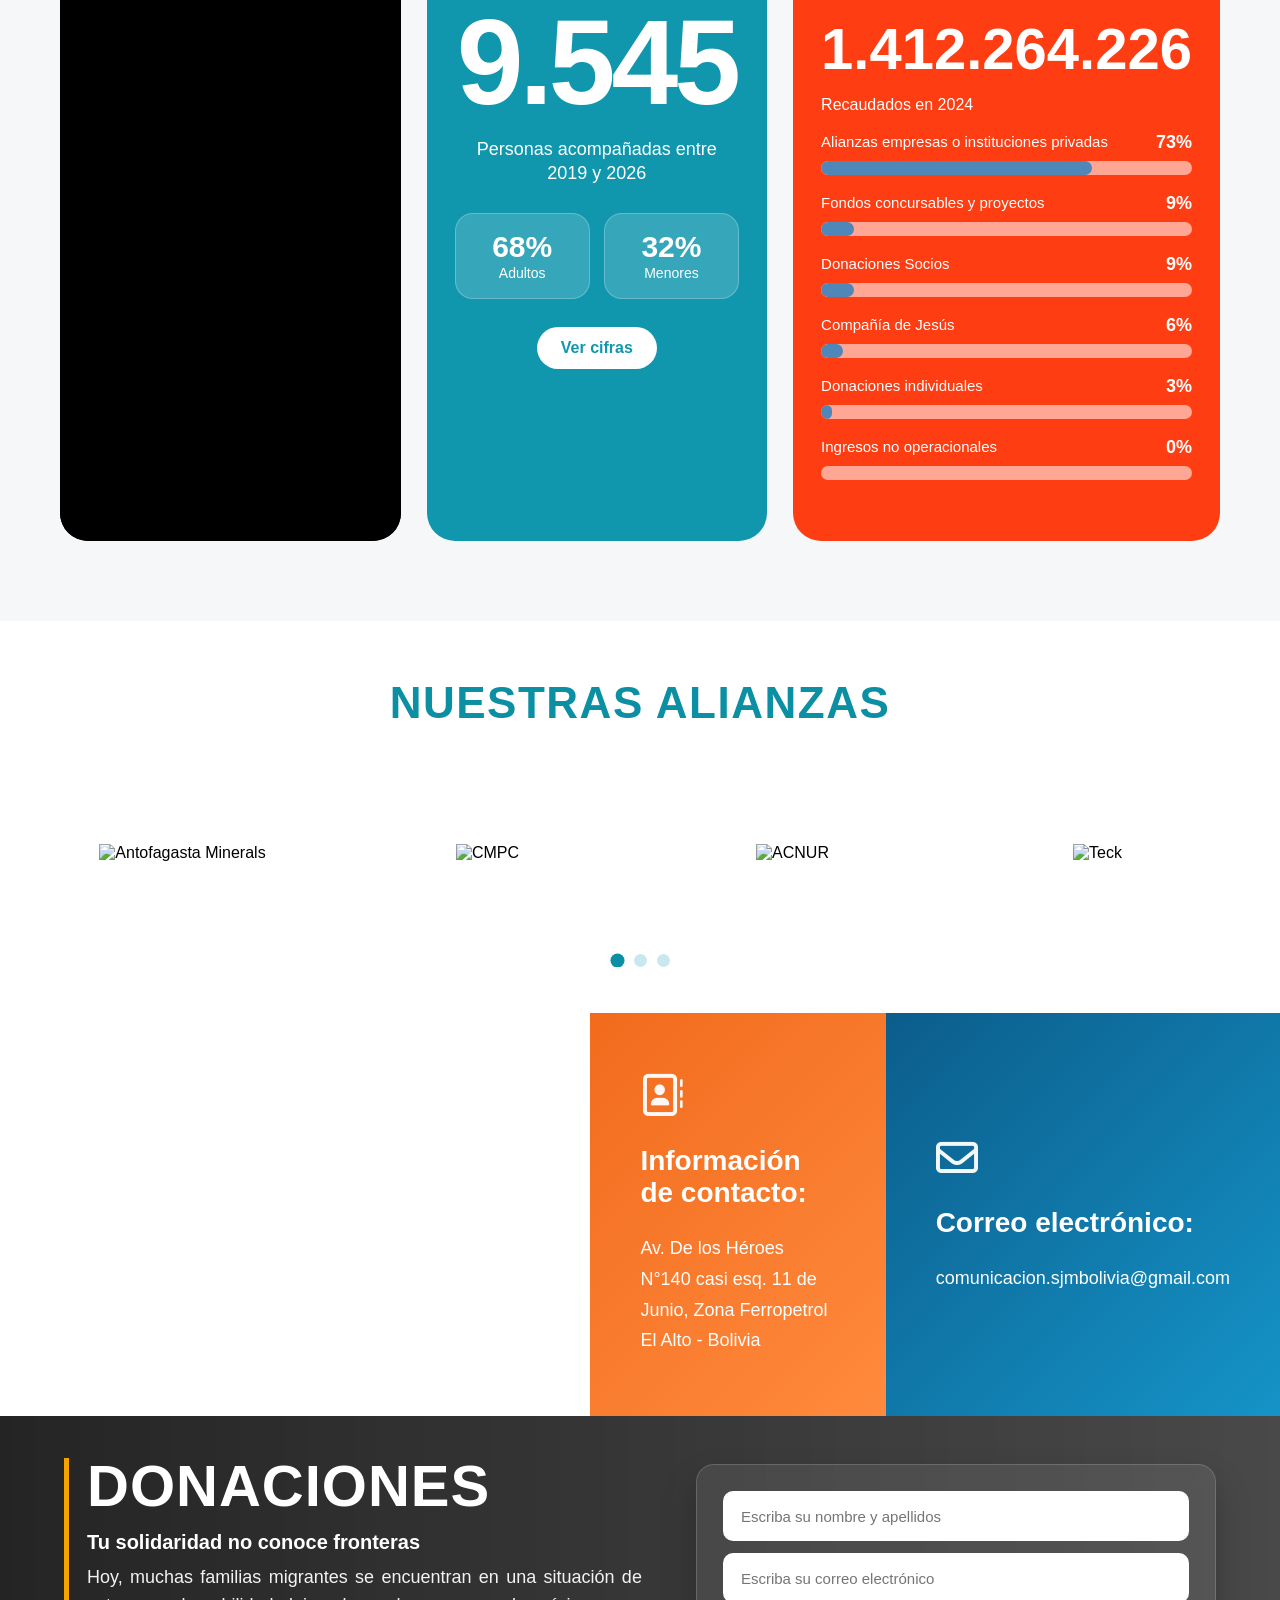
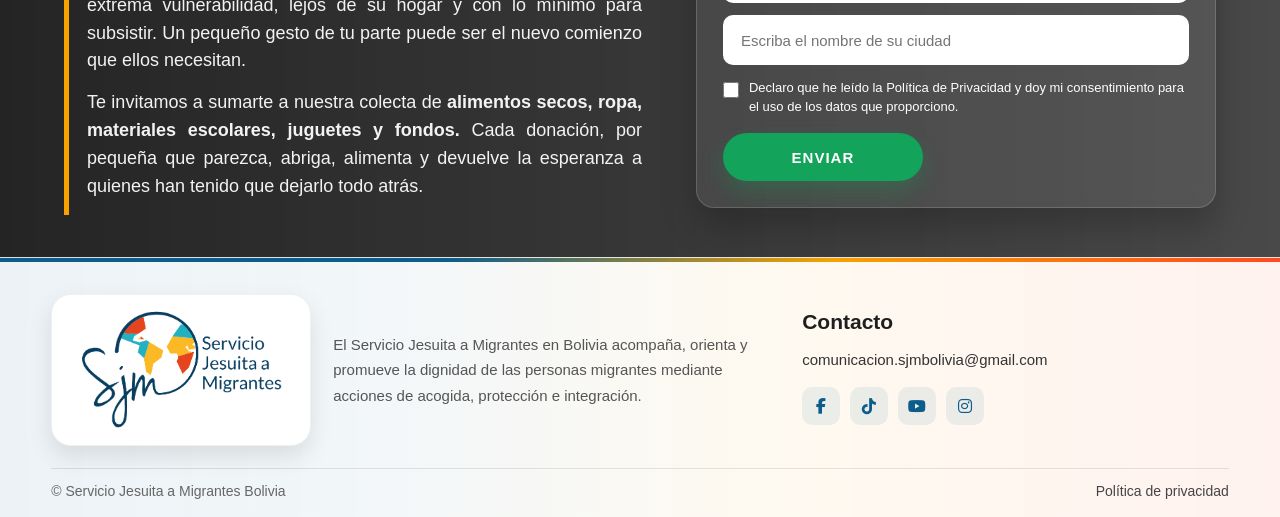
==== commit c7aa41e4: "Add files via upload" ====
--- a/index.html
+++ b/index.html
@@ -233,15 +233,16 @@
         <div class="info-grid">
 
             <div class="info-card card-yellow video-card">
-    <iframe
-        class="youtube-full-video"
-        src="https://www.youtube.com/embed/cxE3tPxqYaQ?si=JWcNBElkAqPEOx2D&rel=0&modestbranding=1"
-        title="Servicio Jesuita a Migrantes"
-        frameborder="0"
-        allow="autoplay; encrypted-media; picture-in-picture; web-share"
-        allowfullscreen
-        referrerpolicy="origin">
-    </iframe>
+    <div class="youtube-crop-box">
+        <iframe
+            class="youtube-crop-video"
+            src="https://www.youtube.com/embed/cxE3tPxqYaQ?autoplay=1&mute=1&playsinline=1&controls=0&rel=0&modestbranding=1&loop=1&playlist=cxE3tPxqYaQ"
+            title="Interculturalidad y migración"
+            frameborder="0"
+            allow="autoplay; encrypted-media; picture-in-picture; web-share"
+            allowfullscreen>
+        </iframe>
+    </div>
 </div>
 
             <a href="#" class="info-card card-blue stats-trigger" data-stats="cifras">
--- a/styles.css
+++ b/styles.css
@@ -3360,31 +3360,7 @@
     }
 }
 
-/* VIDEO EN TARJETA AMARILLA */
-
-.video-card{
-    padding:30px;
-    display:flex;
-    min-height:640px;
-}
-
-.youtube-video-box{
-    width:100%;
-    height:100%;
-    min-height:580px;
-    border-radius:22px;
-    overflow:hidden;
-    background:#000;
-}
-
-.youtube-video-box iframe{
-    width:100%;
-    height:100%;
-    display:block;
-    border:0;
-}
-
-/* VIDEO LLENANDO TODO EL RECUADRO AMARILLO */
+/* VIDEO YOUTUBE */
 
 .info-card.card-yellow.video-card{
     padding:0 !important;
@@ -3394,22 +3370,43 @@
     border-radius:28px !important;
 }
 
-.youtube-full-video{
-    width:100% !important;
-    height:100% !important;
-    min-height:640px !important;
-    display:block !important;
-    border:0 !important;
+.youtube-crop-box{
+    width:100%;
+    height:100%;
+    min-height:640px;
+    overflow:hidden;
+    position:relative;
+    background:#000;
+}
+
+.youtube-crop-video{
+    position:absolute;
+    top:50%;
+    left:50%;
+    width:360%;
+    height:100%;
+    transform:translate(-50%, -50%);
+    border:0;
 }
 
 @media(max-width:768px){
-    .youtube-video-box{
-        min-height:260px;
+
+    .info-card.card-yellow.video-card{
+        min-height:420px !important;
+    }
+
+    .youtube-crop-box{
+        min-height:420px;
     }
 }
 
 @media(max-width:480px){
-    .youtube-video-box{
-        min-height:220px;
+
+    .info-card.card-yellow.video-card{
+        min-height:320px !important;
+    }
+
+    .youtube-crop-box{
+        min-height:320px;
     }
 }
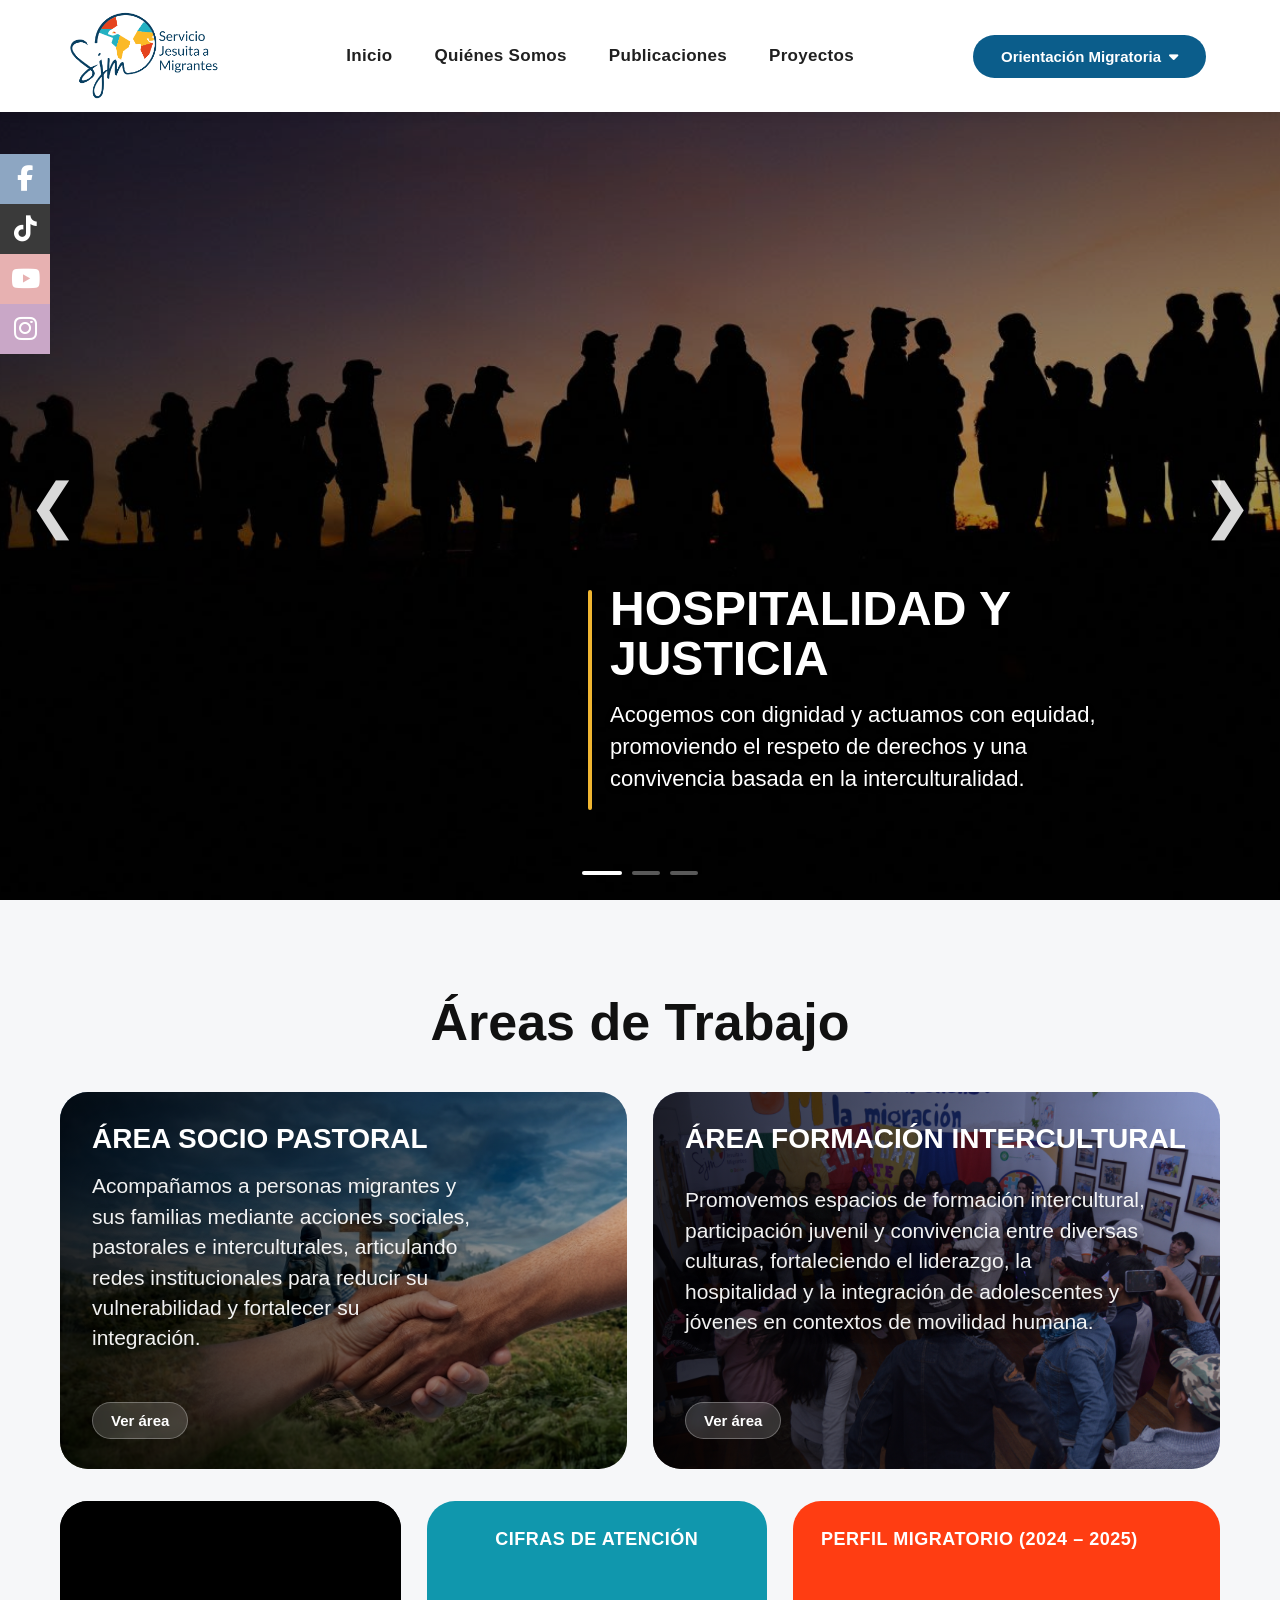
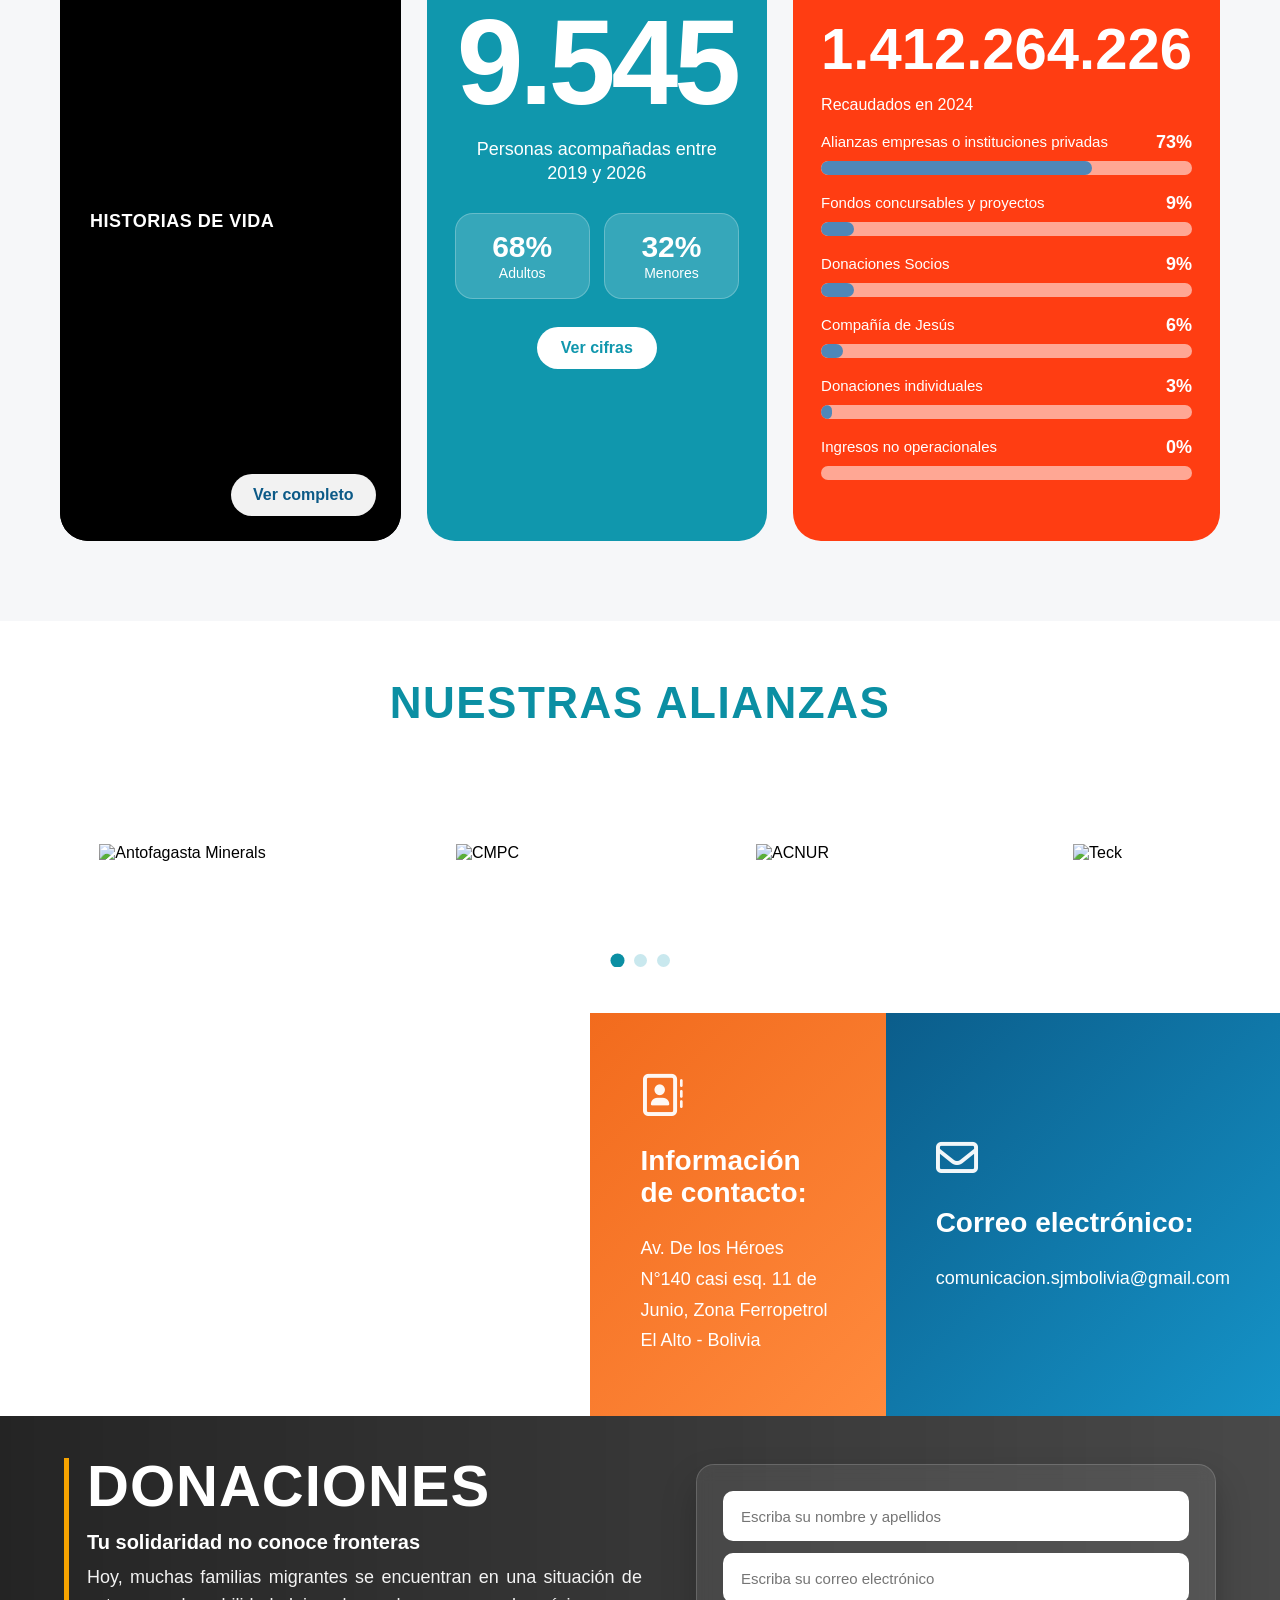
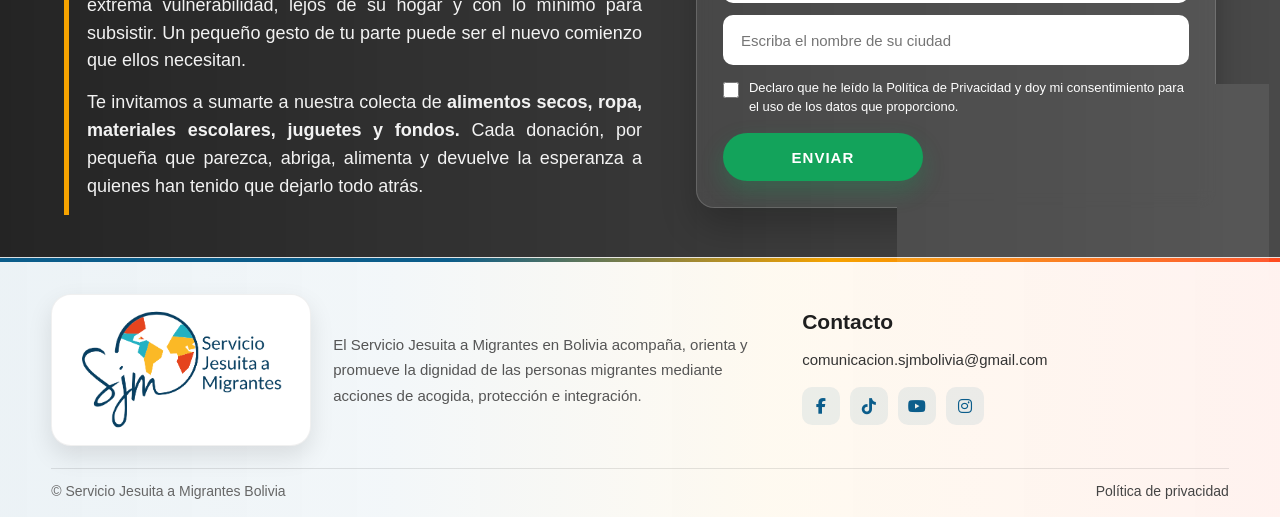
==== commit 8a3b7f16: "Add files via upload" ====
--- a/index.html
+++ b/index.html
@@ -243,6 +243,22 @@
             allowfullscreen>
         </iframe>
     </div>
+    <div class="video-overlay">
+
+    <h3 class="video-title">
+        HISTORIAS DE VIDA
+    </h3>
+
+    <a
+        href="https://youtu.be/cxE3tPxqYaQ"
+        target="_blank"
+        class="video-btn">
+
+        Ver completo
+
+    </a>
+
+</div>
 </div>
 
             <a href="#" class="info-card card-blue stats-trigger" data-stats="cifras">
--- a/styles.css
+++ b/styles.css
@@ -3383,8 +3383,10 @@
     position:absolute;
     top:50%;
     left:50%;
-    width:360%;
-    height:100%;
+
+    width:300%;
+    height:200%;
+
     transform:translate(-50%, -50%);
     border:0;
 }
@@ -3398,6 +3400,11 @@
     .youtube-crop-box{
         min-height:420px;
     }
+
+    .youtube-crop-video{
+        width:250%;
+        height:180%;
+    }
 }
 
 @media(max-width:480px){
@@ -3409,4 +3416,61 @@
     .youtube-crop-box{
         min-height:320px;
     }
+
+    .youtube-crop-video{
+        width:220%;
+        height:160%;
+    }
+}
+
+.video-card{
+    position:relative;
+}
+
+.video-overlay{
+    position:absolute;
+    inset:0;
+    pointer-events:none;
+}
+
+.video-title{
+    position:absolute;
+
+    left:30px;
+
+    top:50%;
+    transform:translateY(-50%);
+
+    color:white;
+    font-size:38px;
+    font-weight:800;
+    letter-spacing:1px;
+    text-shadow:0 4px 20px rgba(0,0,0,.5);
+
+    margin:0;
+}
+
+.video-btn{
+    position:absolute;
+
+    right:25px;
+    bottom:25px;
+
+    background:rgba(255,255,255,.95);
+    color:#0c5a87;
+
+    padding:12px 22px;
+    border-radius:999px;
+
+    font-weight:700;
+    text-decoration:none;
+
+    pointer-events:auto;
+
+    transition:.25s;
+}
+
+.video-btn:hover{
+    transform:translateY(-2px);
+    background:white;
 }
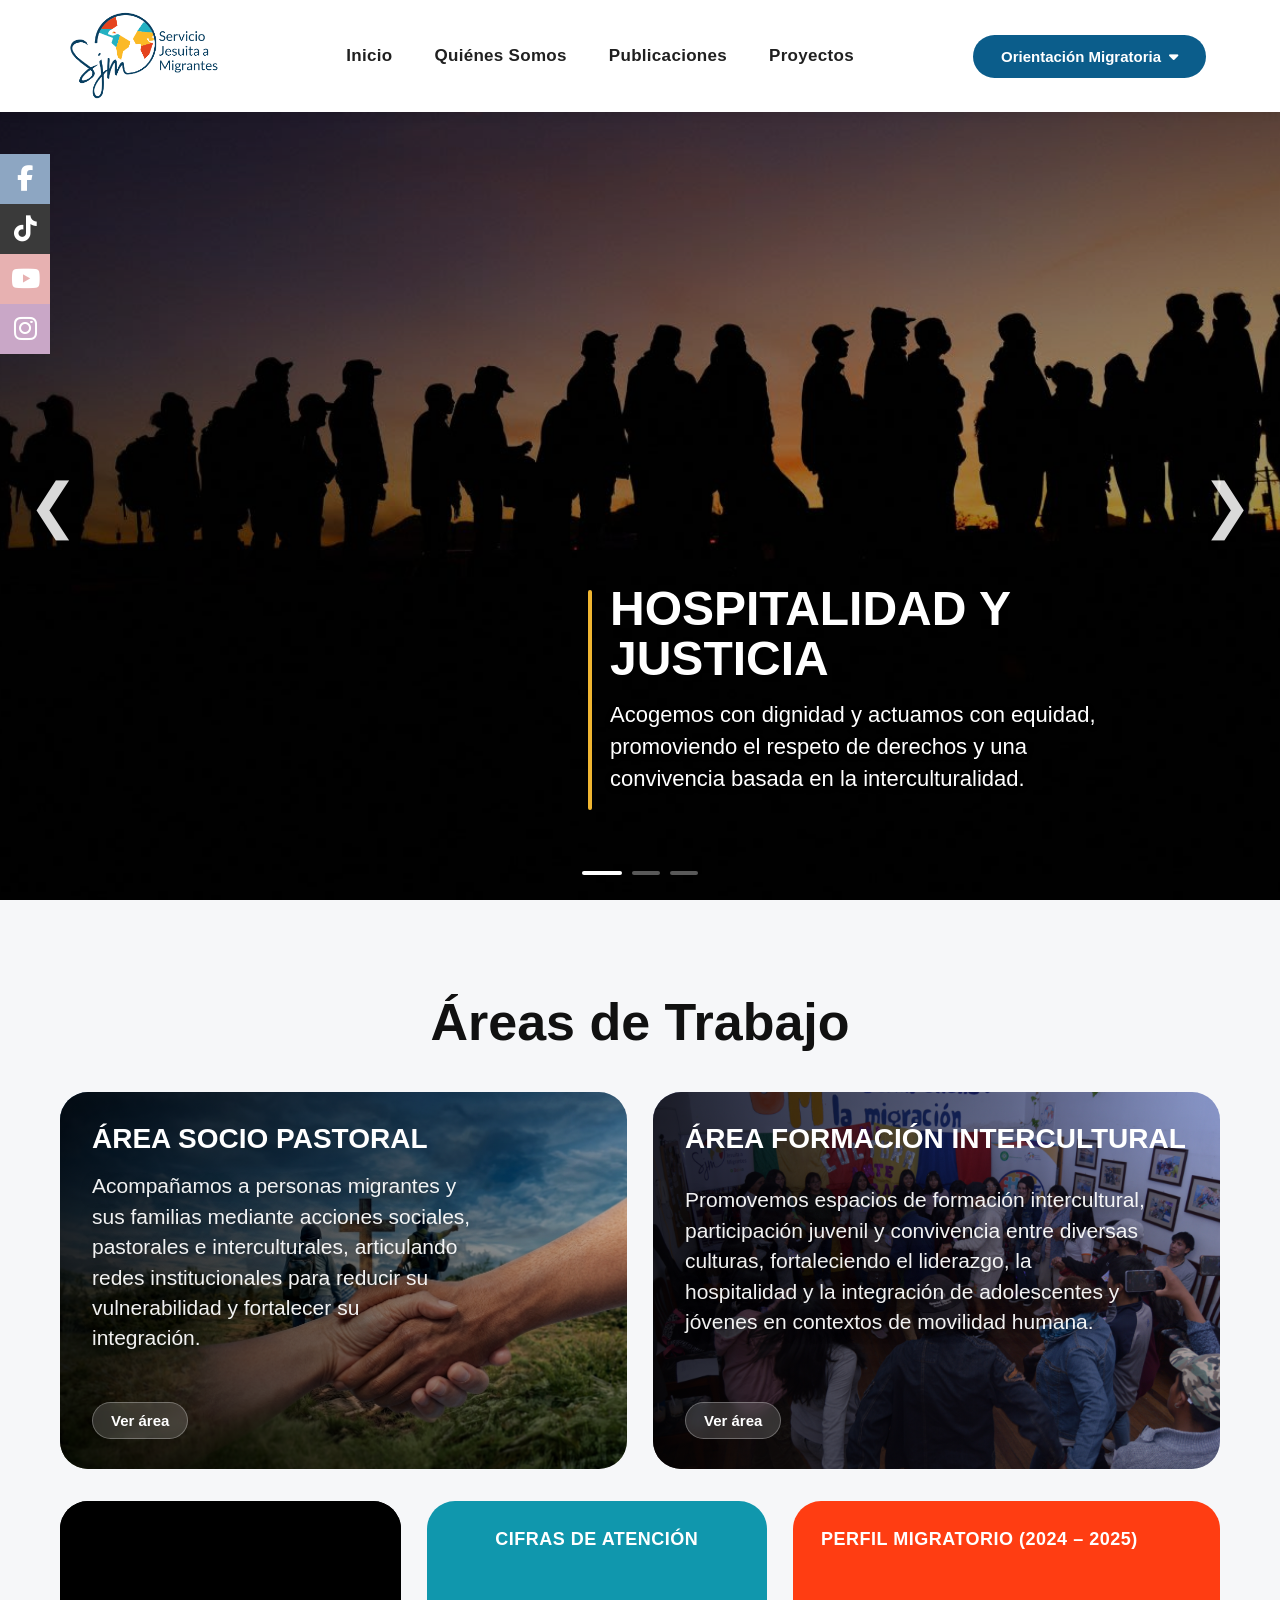
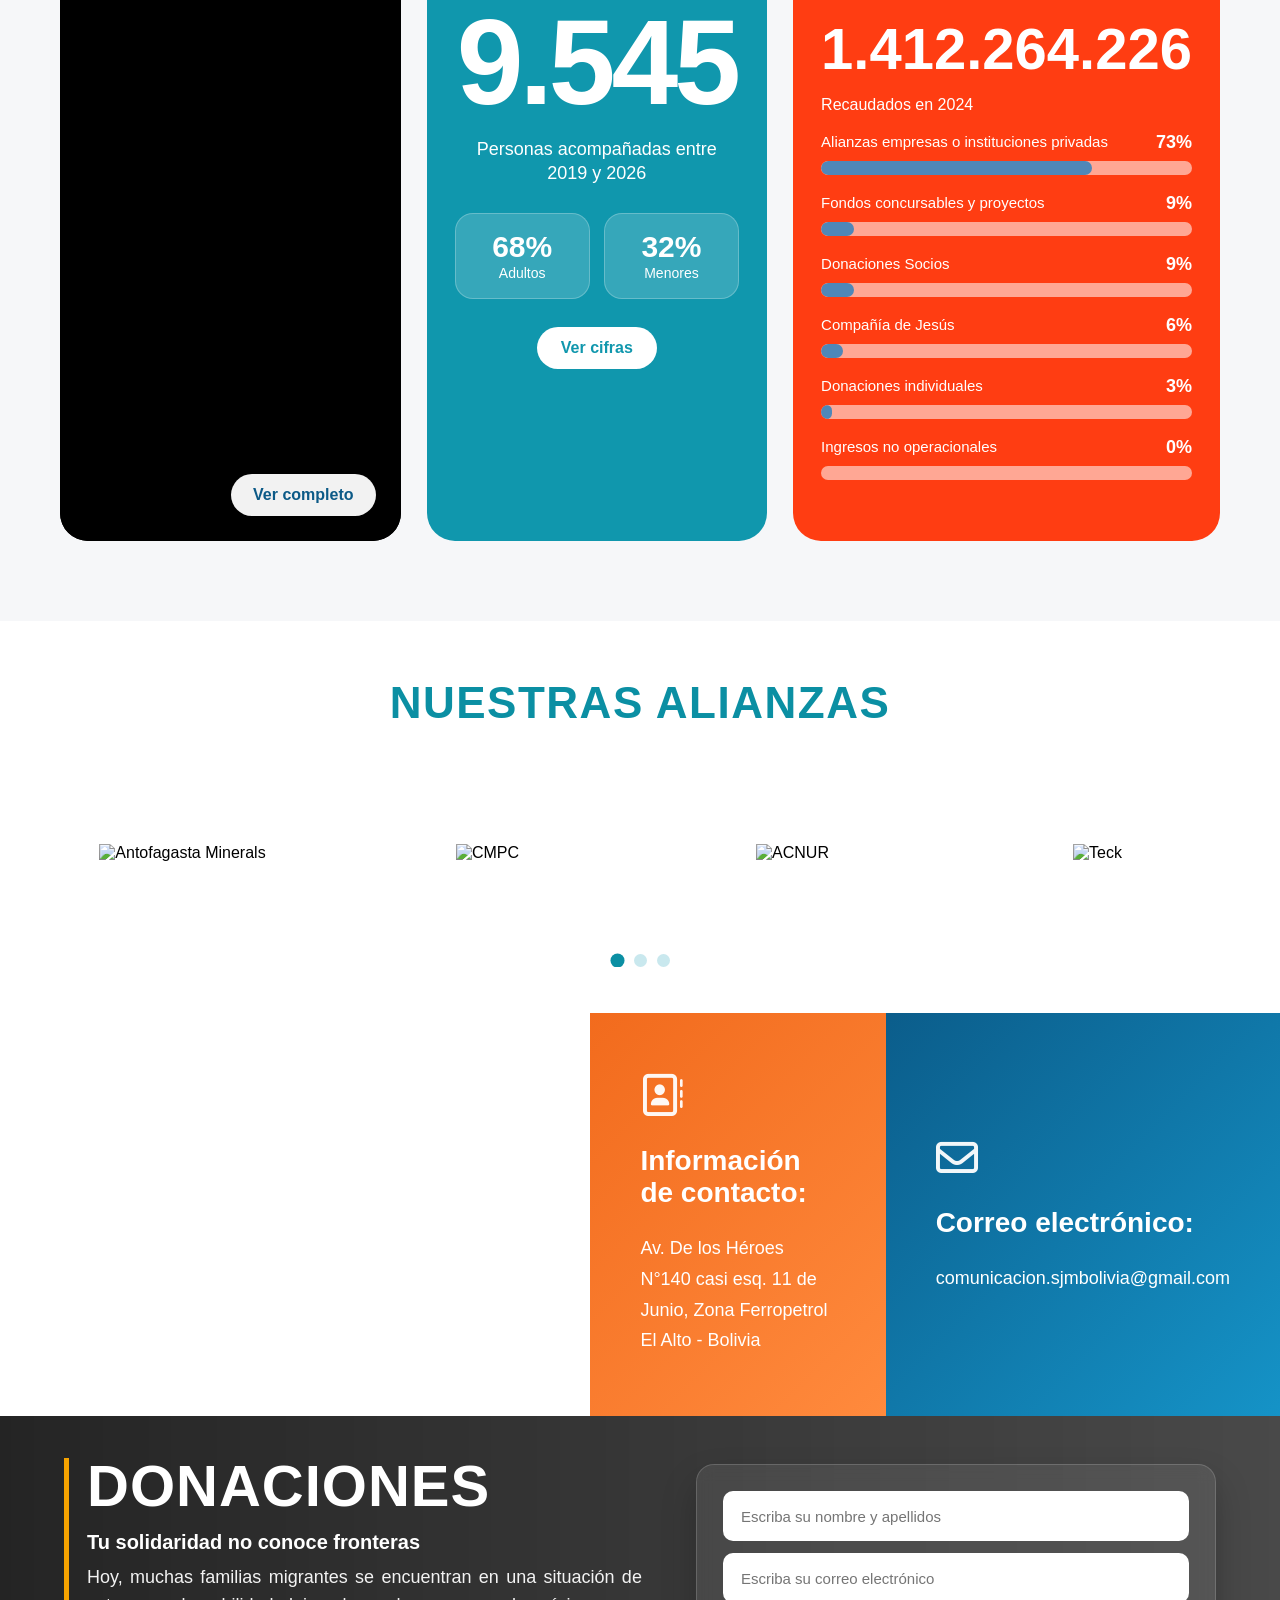
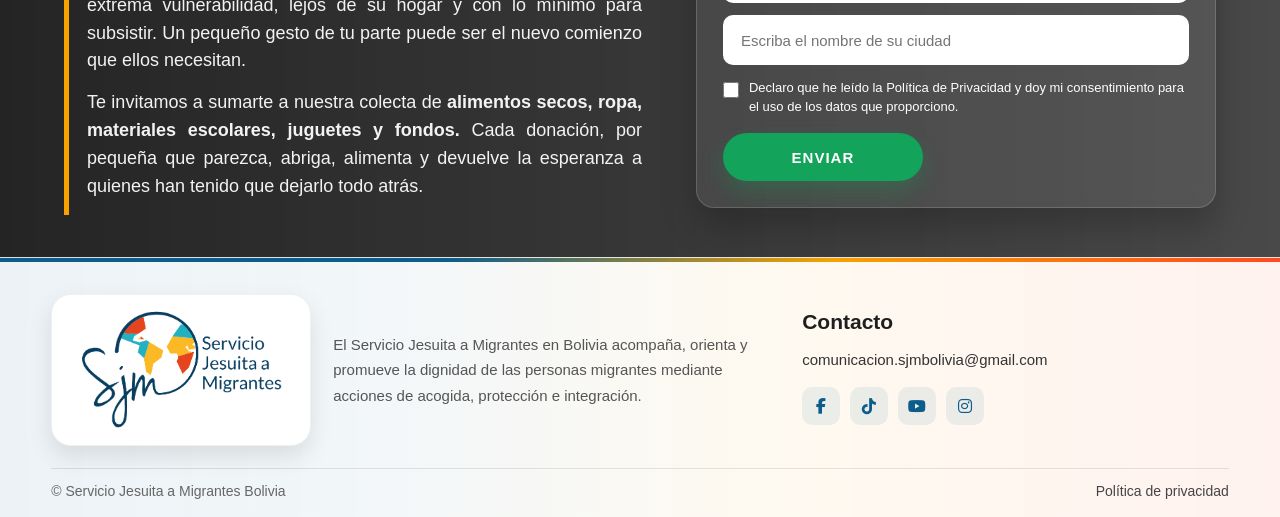
==== commit cfff38a0: "Add files via upload" ====
--- a/index.html
+++ b/index.html
@@ -246,7 +246,7 @@
     <div class="video-overlay">
 
     <h3 class="video-title">
-        HISTORIAS DE VIDA
+        
     </h3>
 
     <a
--- a/styles.css
+++ b/styles.css
@@ -3436,18 +3436,28 @@
 .video-title{
     position:absolute;
 
-    left:30px;
-
     top:50%;
-    transform:translateY(-50%);
+    left:50%;
+
+    transform:translate(-50%, -50%);
 
     color:white;
-    font-size:38px;
-    font-weight:800;
-    letter-spacing:1px;
-    text-shadow:0 4px 20px rgba(0,0,0,.5);
+
+    font-size:58px;
+    font-weight:900;
+    text-transform:uppercase;
+
+    text-align:center;
+
+    width:90%;
 
     margin:0;
+
+    text-shadow:
+        0 4px 20px rgba(0,0,0,.8),
+        0 0 10px rgba(0,0,0,.8);
+
+    z-index:10;
 }
 
 .video-btn{
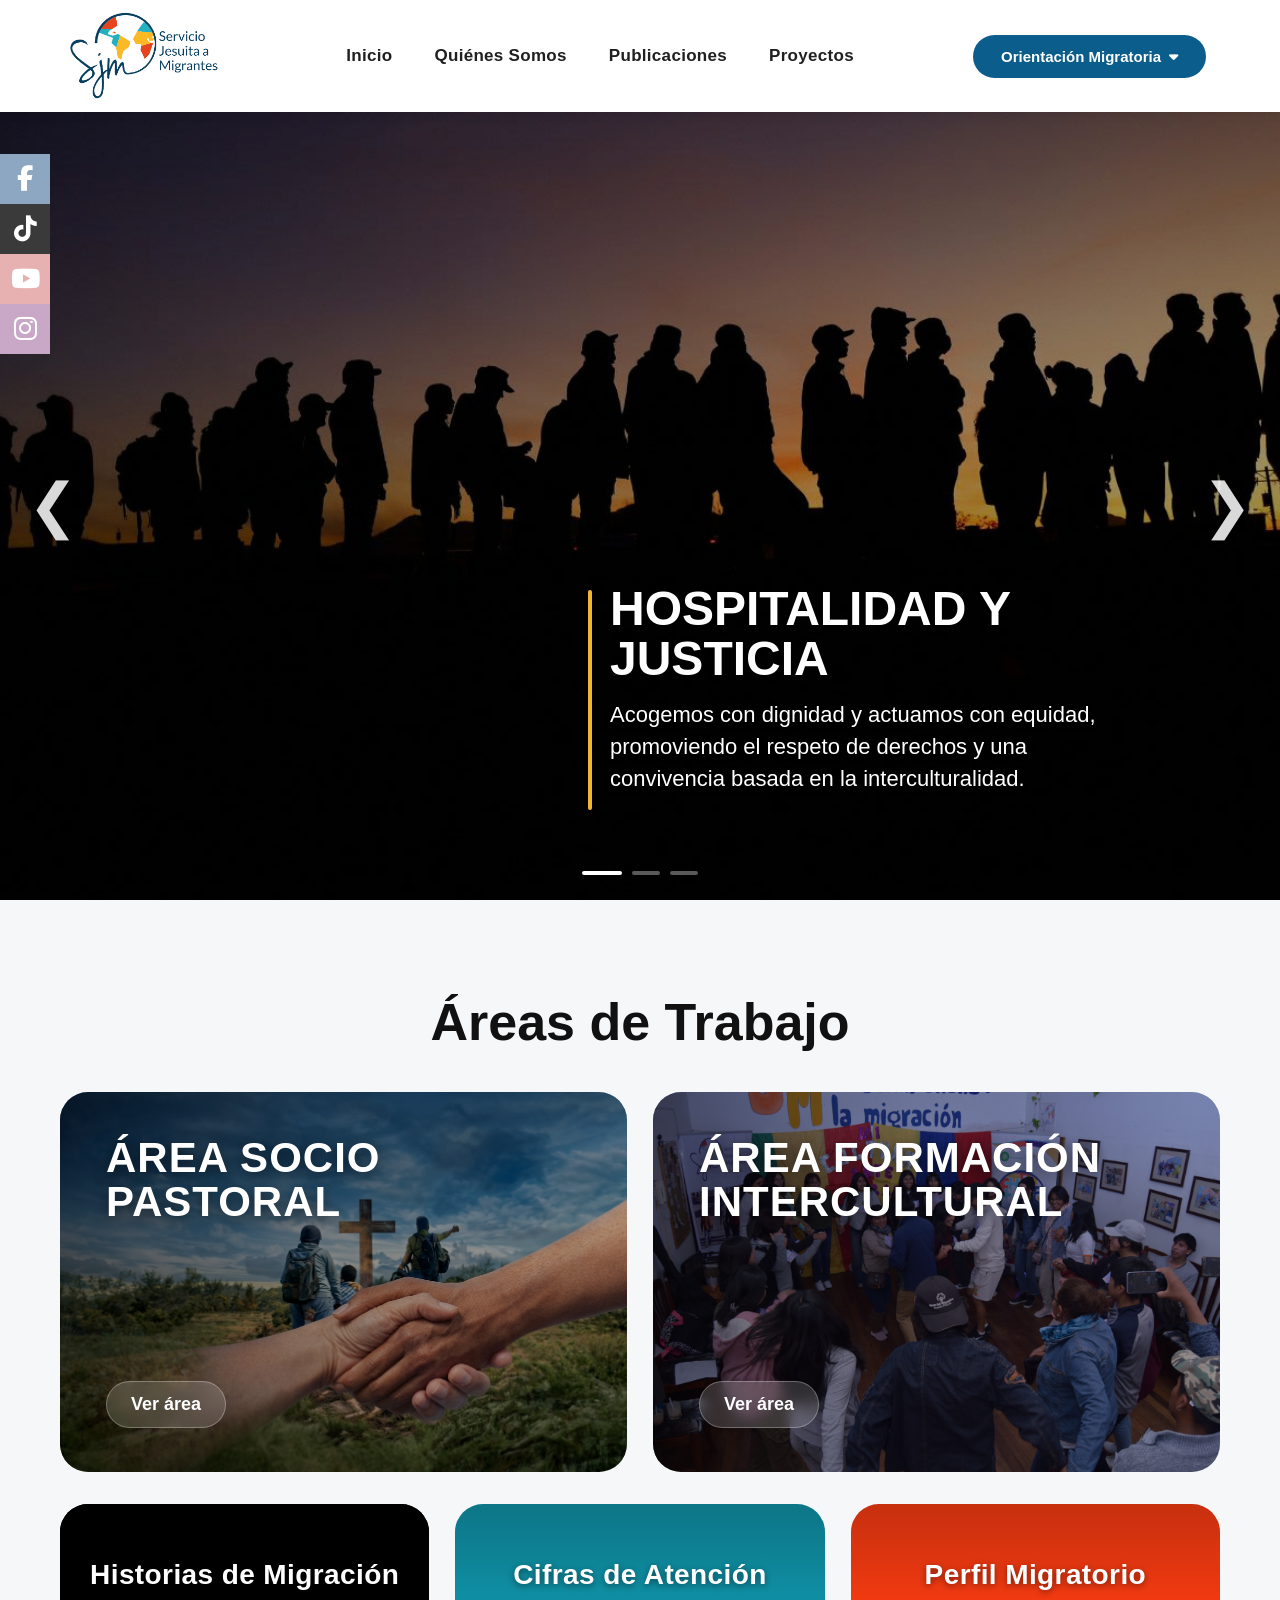
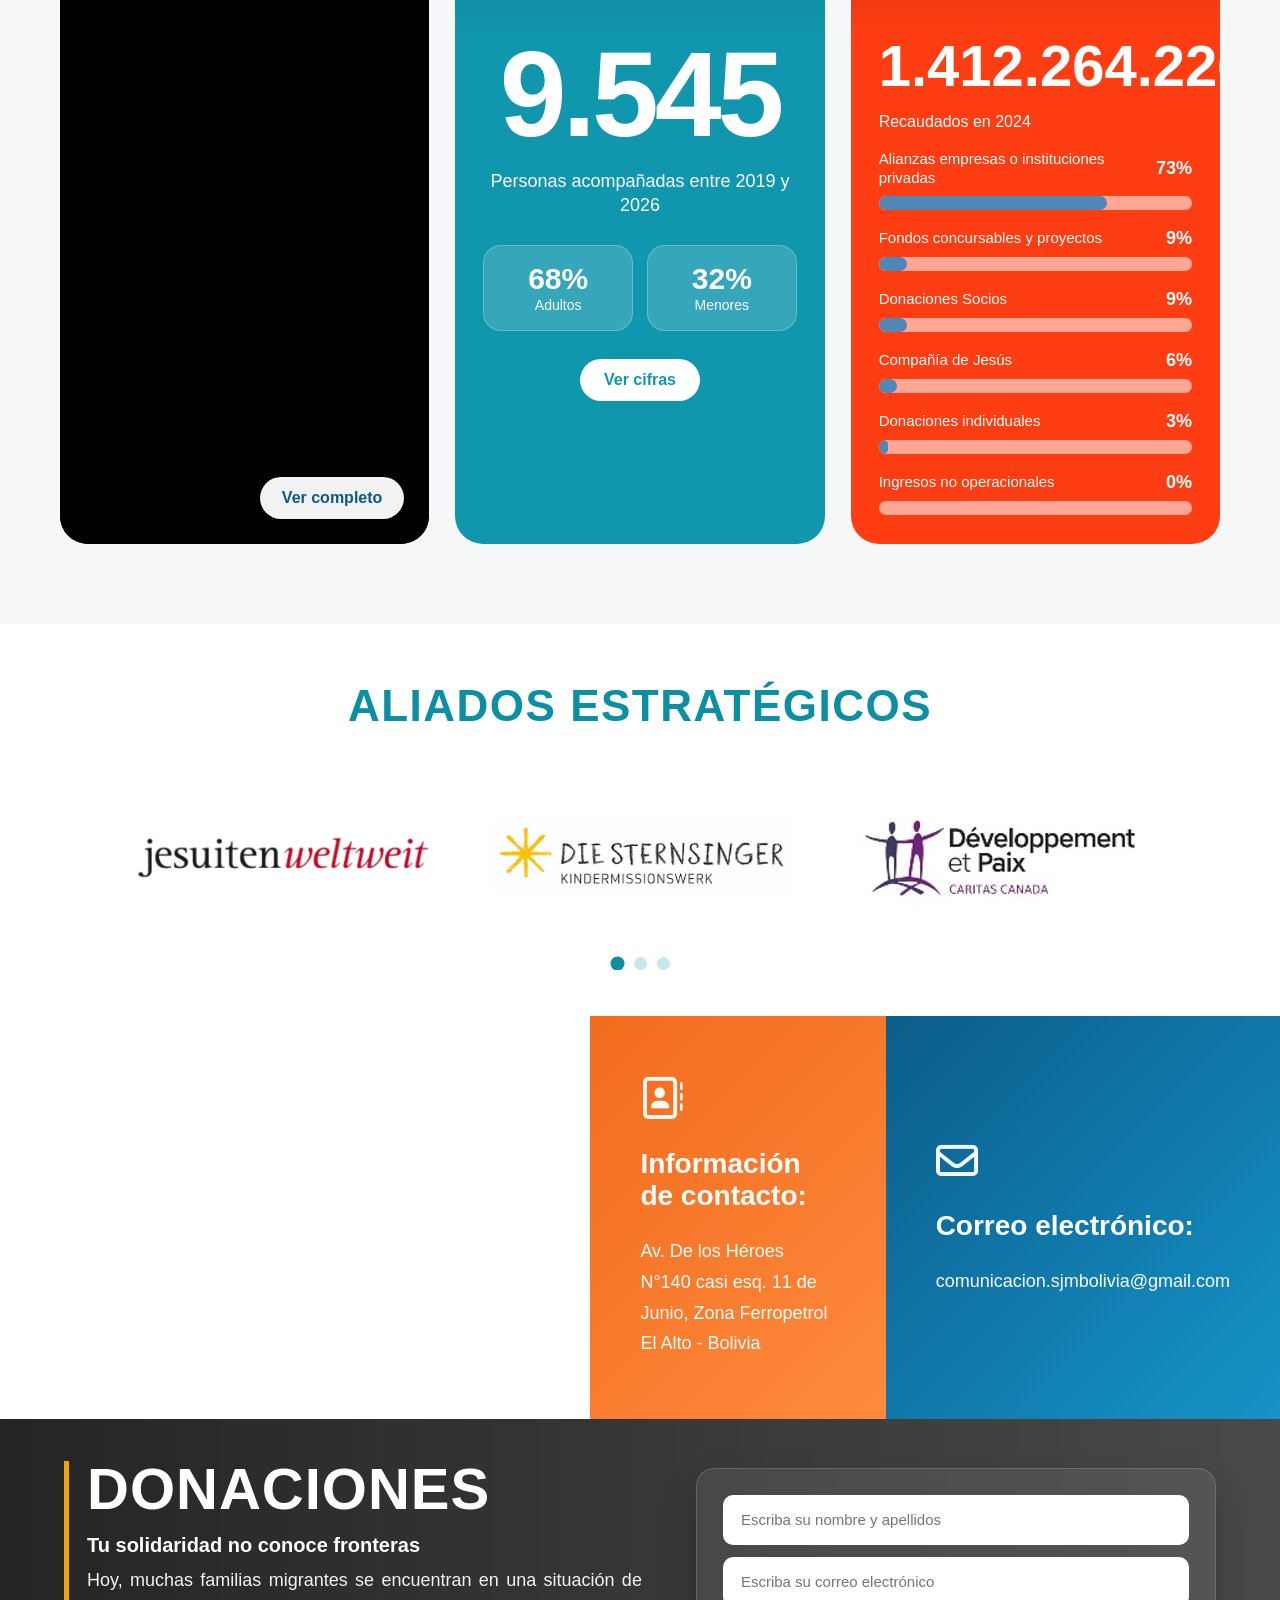
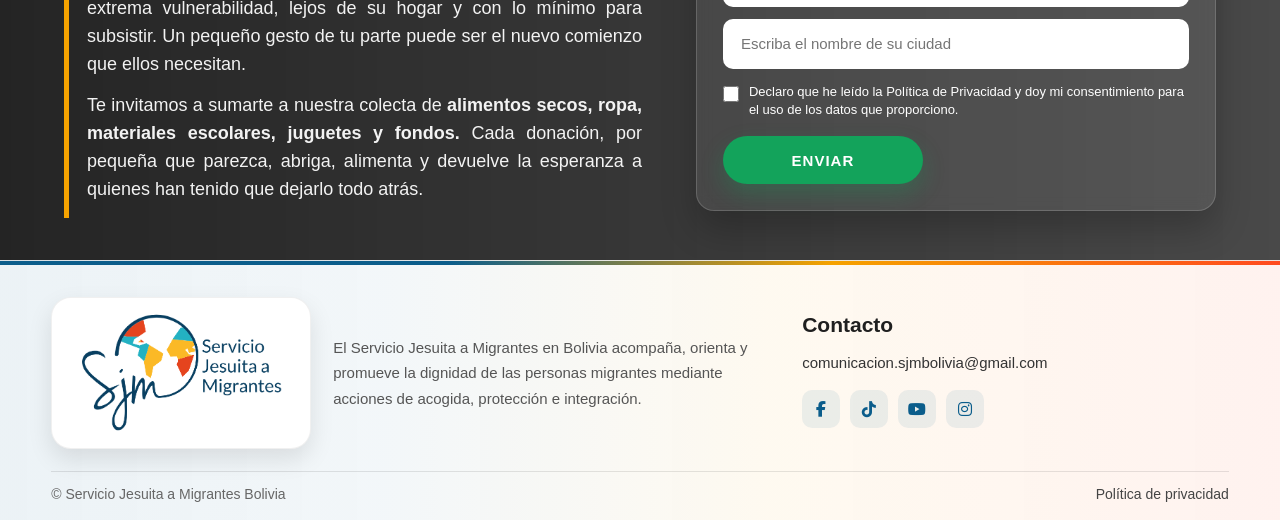
==== commit 0565baee: "Add files via upload" ====
--- a/index.html
+++ b/index.html
@@ -208,7 +208,6 @@
                     <div>
                         <h3>ÁREA SOCIO PASTORAL</h3>
                         <p class="info-top-description">
-                            Acompañamos a personas migrantes y sus familias mediante acciones sociales, pastorales e interculturales, articulando redes institucionales para reducir su vulnerabilidad y fortalecer su integración.
                         </p>
                     </div>
                     <span>Ver área</span>
@@ -222,7 +221,6 @@
                 <div class="info-top-content">
                     <h3>ÁREA FORMACIÓN INTERCULTURAL</h3>
                     <p class="info-top-description">
-                        Promovemos espacios de formación intercultural, participación juvenil y convivencia entre diversas culturas, fortaleciendo el liderazgo, la hospitalidad y la integración de adolescentes y jóvenes en contextos de movilidad humana.
                     </p>
                     <span>Ver área</span>
                 </div>
@@ -245,9 +243,9 @@
     </div>
     <div class="video-overlay">
 
-    <h3 class="video-title">
-        
-    </h3>
+    <h3 class="card-top-title video-title">
+    Historias de Migración
+</h3>
 
     <a
         href="https://youtu.be/cxE3tPxqYaQ"
@@ -262,8 +260,7 @@
 </div>
 
             <a href="#" class="info-card card-blue stats-trigger" data-stats="cifras">
-                <h3>CIFRAS DE ATENCIÓN</h3>
-
+<h3 class="card-top-title">Cifras de Atención</h3>
                 <div class="stats-cover">
                     <span class="stats-number">9.545</span>
                     <p>Personas acompañadas entre 2019 y 2026</p>
@@ -285,8 +282,7 @@
             </a>
 
             <div class="info-card card-red">
-                <h3>PERFIL MIGRATORIO (2024 – 2025)</h3>
-
+<h3 class="card-top-title">Perfil Migratorio</h3>
                 <h2>1.412.264.226</h2>
                 <p>Recaudados en 2024</p>
 
@@ -342,43 +338,75 @@
         </div>
     </section>
 
-    <!-- NUESTRAS ALIANZAS -->
-    <section class="alliances-section">
-        <h2>NUESTRAS ALIANZAS</h2>
-
-        <div class="alliances-carousel">
-            <div class="alliances-track">
-
-                <div class="alliances-slide active">
-                    <img src="alianza1.png" alt="Antofagasta Minerals">
-                    <img src="alianza2.png" alt="CMPC">
-                    <img src="alianza3.png" alt="ACNUR">
-                    <img src="alianza4.png" alt="Teck">
-                </div>
-
-                <div class="alliances-slide">
-                    <img src="alianza5.png" alt="Alianza 5">
-                    <img src="alianza6.png" alt="Alianza 6">
-                    <img src="alianza7.png" alt="Alianza 7">
-                    <img src="alianza8.png" alt="Alianza 8">
-                </div>
-
-                <div class="alliances-slide">
-                    <img src="alianza9.png" alt="Alianza 9">
-                    <img src="alianza10.png" alt="Alianza 10">
-                    <img src="alianza11.png" alt="Alianza 11">
-                    <img src="alianza12.png" alt="Alianza 12">
-                </div>
-
-            </div>
-
-            <div class="alliances-dots">
-                <button class="alliance-dot active" type="button" aria-label="Ver alianzas 1"></button>
-                <button class="alliance-dot" type="button" aria-label="Ver alianzas 2"></button>
-                <button class="alliance-dot" type="button" aria-label="Ver alianzas 3"></button>
-            </div>
-        </div>
-    </section>
+<!-- NUESTRAS ALIANZAS -->
+<section class="alliances-section">
+
+    <h2 id="alliancesTitle">Aliados Estratégicos</h2>
+
+    <div class="alliances-carousel">
+        <div class="alliances-track">
+
+            <!-- ALIADOS ESTRATÉGICOS -->
+            <div class="alliances-slide active" data-title="Aliados Estratégicos">
+
+                <a href="https://jesuitenweltweit.de/" target="_blank">
+                    <img src="alianza1.png" alt="Aliado Estratégico 1">
+                </a>
+
+                <a href="https://www.kindermissionswerk.org/es/" target="_blank">
+                    <img src="alianza2.png" alt="Aliado Estratégico 2">
+                </a>
+
+                <a href="https://devp.org/fr/" target="_blank">
+                    <img src="alianza3.png" alt="Aliado Estratégico 3">
+                </a>
+
+            </div>
+
+            <!-- TRABAJO EN RED -->
+            <div class="alliances-slide" data-title="Trabajo en Red">
+
+                <a href="https://www.redjesuitaconmigranteslac.org/" target="_blank">
+                    <img src="alianza4.png" alt="Trabajo en Red 1">
+                </a>
+
+                <a href="https://jrs.net/es/home/" target="_blank">
+                    <img src="alianza5.png" alt="Trabajo en Red 2">
+                </a>
+
+            </div>
+
+            <!-- SOMOS PARTE DE -->
+            <div class="alliances-slide" data-title="Somos parte de">
+
+                <a href="https://www.jesuitas.org.bo/" target="_blank">
+                    <img src="alianza6.png" alt="Somos parte de">
+                </a>
+
+            </div>
+
+        </div>
+
+        <div class="alliances-dots">
+            <button class="alliance-dot active"
+                    type="button"
+                    aria-label="Aliados Estratégicos">
+            </button>
+
+            <button class="alliance-dot"
+                    type="button"
+                    aria-label="Trabajo en Red">
+            </button>
+
+            <button class="alliance-dot"
+                    type="button"
+                    aria-label="Somos parte de">
+            </button>
+        </div>
+
+    </div>
+
+</section>
 
     <!-- UBICACIÓN / CONTACTO -->
     <section class="contact-showcase" id="donaciones">
--- a/styles.css
+++ b/styles.css
@@ -824,14 +824,16 @@
     position:absolute;
     inset:0;
     width:100%;
-    display:grid;
-    grid-template-columns:repeat(4, 1fr);
+
+    display:flex;
     align-items:center;
-    justify-items:center;
+    justify-content:center;
     gap:60px;
+
     opacity:0;
     visibility:hidden;
     transform:translateX(24px);
+
     transition:
         opacity 0.45s ease,
         transform 0.45s ease,
@@ -847,8 +849,8 @@
 .alliances-slide img{
     display:block;
     width:auto;
-    max-width:210px;
-    max-height:90px;
+    max-width:300px;
+    max-height:130px;
     object-fit:contain;
     filter:none;
 }
@@ -894,8 +896,8 @@
     }
 
     .alliances-slide img{
-        max-width:170px;
-        max-height:78px;
+        max-width:240px;
+        max-height:110px;
     }
 }
 
@@ -910,7 +912,7 @@
     }
 
     .alliances-track{
-        min-height:230px;
+        min-height:260px;
     }
 
     .alliances-slide{
@@ -919,8 +921,8 @@
     }
 
     .alliances-slide img{
-        max-width:145px;
-        max-height:68px;
+        max-width:180px;
+        max-height:90px;
     }
 
     .alliances-dots{
@@ -940,7 +942,7 @@
     }
 
     .alliances-track{
-        min-height:215px;
+        min-height:230px;
     }
 
     .alliances-slide{
@@ -948,8 +950,8 @@
     }
 
     .alliances-slide img{
-        max-width:125px;
-        max-height:60px;
+        max-width:145px;
+        max-height:75px;
     }
 
     .alliance-dot{
@@ -3483,4 +3485,306 @@
 .video-btn:hover{
     transform:translateY(-2px);
     background:white;
+}
+
+/* TITULOS SUPERIORES DE LOS 3 RECUADROS */
+
+.info-card{
+    position:relative;
+    overflow:hidden;
+}
+
+.info-card::before{
+    content:"";
+    position:absolute;
+    top:0;
+    left:0;
+    width:100%;
+    height:135px;
+
+    background:linear-gradient(
+        to bottom,
+        rgba(0,0,0,0.22) 0%,
+        rgba(0,0,0,0.12) 45%,
+        rgba(0,0,0,0.04) 78%,
+        rgba(0,0,0,0) 100%
+    );
+
+    z-index:4;
+    pointer-events:none;
+}
+
+.card-top-title{
+    position:absolute !important;
+    top:55px !important;
+    left:50% !important;
+    right:auto !important;
+    transform:translateX(-50%) !important;
+
+    width:90% !important;
+
+    margin:0 !important;
+    padding:0 !important;
+
+    z-index:8 !important;
+
+    color:#ffffff !important;
+
+    font-size:28px !important;
+    line-height:1.15 !important;
+    font-weight:900 !important;
+
+    text-align:center !important;
+    text-transform:none !important;
+    letter-spacing:0.4px !important;
+
+    text-shadow:
+        0 2px 6px rgba(0,0,0,0.45);
+}
+
+/* Ajuste para que el contenido no choque con el título */
+
+.card-blue .stats-cover{
+    margin-top:105px !important;
+}
+
+.card-red h2{
+    margin-top:105px !important;
+}
+
+/* VIDEO */
+
+.video-card{
+    position:relative;
+}
+
+.video-overlay{
+    position:absolute;
+    inset:0;
+    z-index:7;
+    pointer-events:none;
+}
+
+.video-title{
+    top:55px !important;
+}
+
+.video-btn{
+    position:absolute;
+    right:25px;
+    bottom:25px;
+
+    z-index:9;
+
+    background:rgba(255,255,255,.95);
+    color:#0c5a87;
+
+    padding:12px 22px;
+
+    border-radius:999px;
+
+    font-weight:800;
+    text-decoration:none;
+
+    pointer-events:auto;
+
+    transition:.25s;
+}
+
+.video-btn:hover{
+    transform:translateY(-2px);
+    background:#ffffff;
+}
+
+/* RESPONSIVE */
+
+@media(max-width:768px){
+
+    .card-top-title{
+        font-size:24px !important;
+        top:45px !important;
+    }
+
+    .card-blue .stats-cover{
+        margin-top:85px !important;
+    }
+
+    .card-red h2{
+        margin-top:85px !important;
+    }
+
+}
+
+@media(max-width:480px){
+
+    .card-top-title{
+        font-size:20px !important;
+        top:39px !important;
+    }
+
+    .card-blue .stats-cover{
+        margin-top:70px !important;
+    }
+
+    .card-red h2{
+        margin-top:70px !important;
+    }
+
+}
+
+/* AJUSTE FINAL: TARJETAS DE ÁREAS */
+
+.info-top-card{
+    min-height:380px;
+}
+
+.info-top-card img{
+    filter:brightness(0.82) !important;
+}
+
+.info-top-overlay{
+    background:linear-gradient(
+        90deg,
+        rgba(0,0,0,0.46) 0%,
+        rgba(0,0,0,0.25) 45%,
+        rgba(0,0,0,0.10) 100%
+    ) !important;
+}
+
+.info-top-content{
+    padding:44px 46px !important;
+}
+
+.info-top-content h3{
+    font-size:42px !important;
+    line-height:1.05 !important;
+    font-weight:900 !important;
+    letter-spacing:1px !important;
+    max-width:95% !important;
+    text-shadow:0 4px 14px rgba(0,0,0,0.55) !important;
+}
+
+.info-top-content span{
+    font-size:18px !important;
+    padding:12px 24px !important;
+}
+
+/* TABLET */
+@media(max-width:1100px){
+    .info-top-card{
+        min-height:320px;
+    }
+
+    .info-top-content{
+        padding:34px !important;
+    }
+
+    .info-top-content h3{
+        font-size:34px !important;
+    }
+}
+
+/* MÓVIL */
+@media(max-width:768px){
+    .info-top-card{
+        min-height:260px;
+    }
+
+    .info-top-content{
+        padding:26px !important;
+    }
+
+    .info-top-content h3{
+        font-size:26px !important;
+        line-height:1.1 !important;
+    }
+
+    .info-top-content span{
+        font-size:15px !important;
+        padding:9px 18px !important;
+    }
+}
+
+/* MÓVIL PEQUEÑO */
+@media(max-width:480px){
+    .info-top-card{
+        min-height:220px;
+    }
+
+    .info-top-content{
+        padding:20px !important;
+    }
+
+    .info-top-content h3{
+        font-size:21px !important;
+        line-height:1.12 !important;
+    }
+}
+
+/* SUBTITULO ROTATIVO */
+
+.alliances-subtitle{
+    width:100%;
+    display:flex;
+    justify-content:center;
+    align-items:center;
+
+    text-align:center;
+
+    font-size:2rem;
+    font-weight:800;
+    color:#138ca3;
+
+    margin:25px auto 50px auto;
+
+    opacity:1;
+    transition:
+        opacity .35s ease,
+        transform .35s ease;
+
+    min-height:48px;
+}
+
+/* Animación */
+
+#alliancesTitle{
+    width:100%;
+    text-align:center;
+    display:block;
+}
+
+/* Responsive */
+
+@media (max-width:768px){
+
+    .alliances-subtitle{
+        font-size:1.6rem;
+        margin:20px auto 40px auto;
+    }
+}
+
+@media (max-width:480px){
+
+    .alliances-subtitle{
+        font-size:1.3rem;
+        margin:15px auto 30px auto;
+    }
+}
+
+/* LOGOS CLICKEABLES */
+
+.alliances-slide a{
+    display:flex;
+    align-items:center;
+    justify-content:center;
+    text-decoration:none;
+    transition:transform .25s ease;
+}
+
+.alliances-slide a:hover{
+    transform:scale(1.08);
+}
+
+.alliances-slide img{
+    cursor:pointer;
 }
